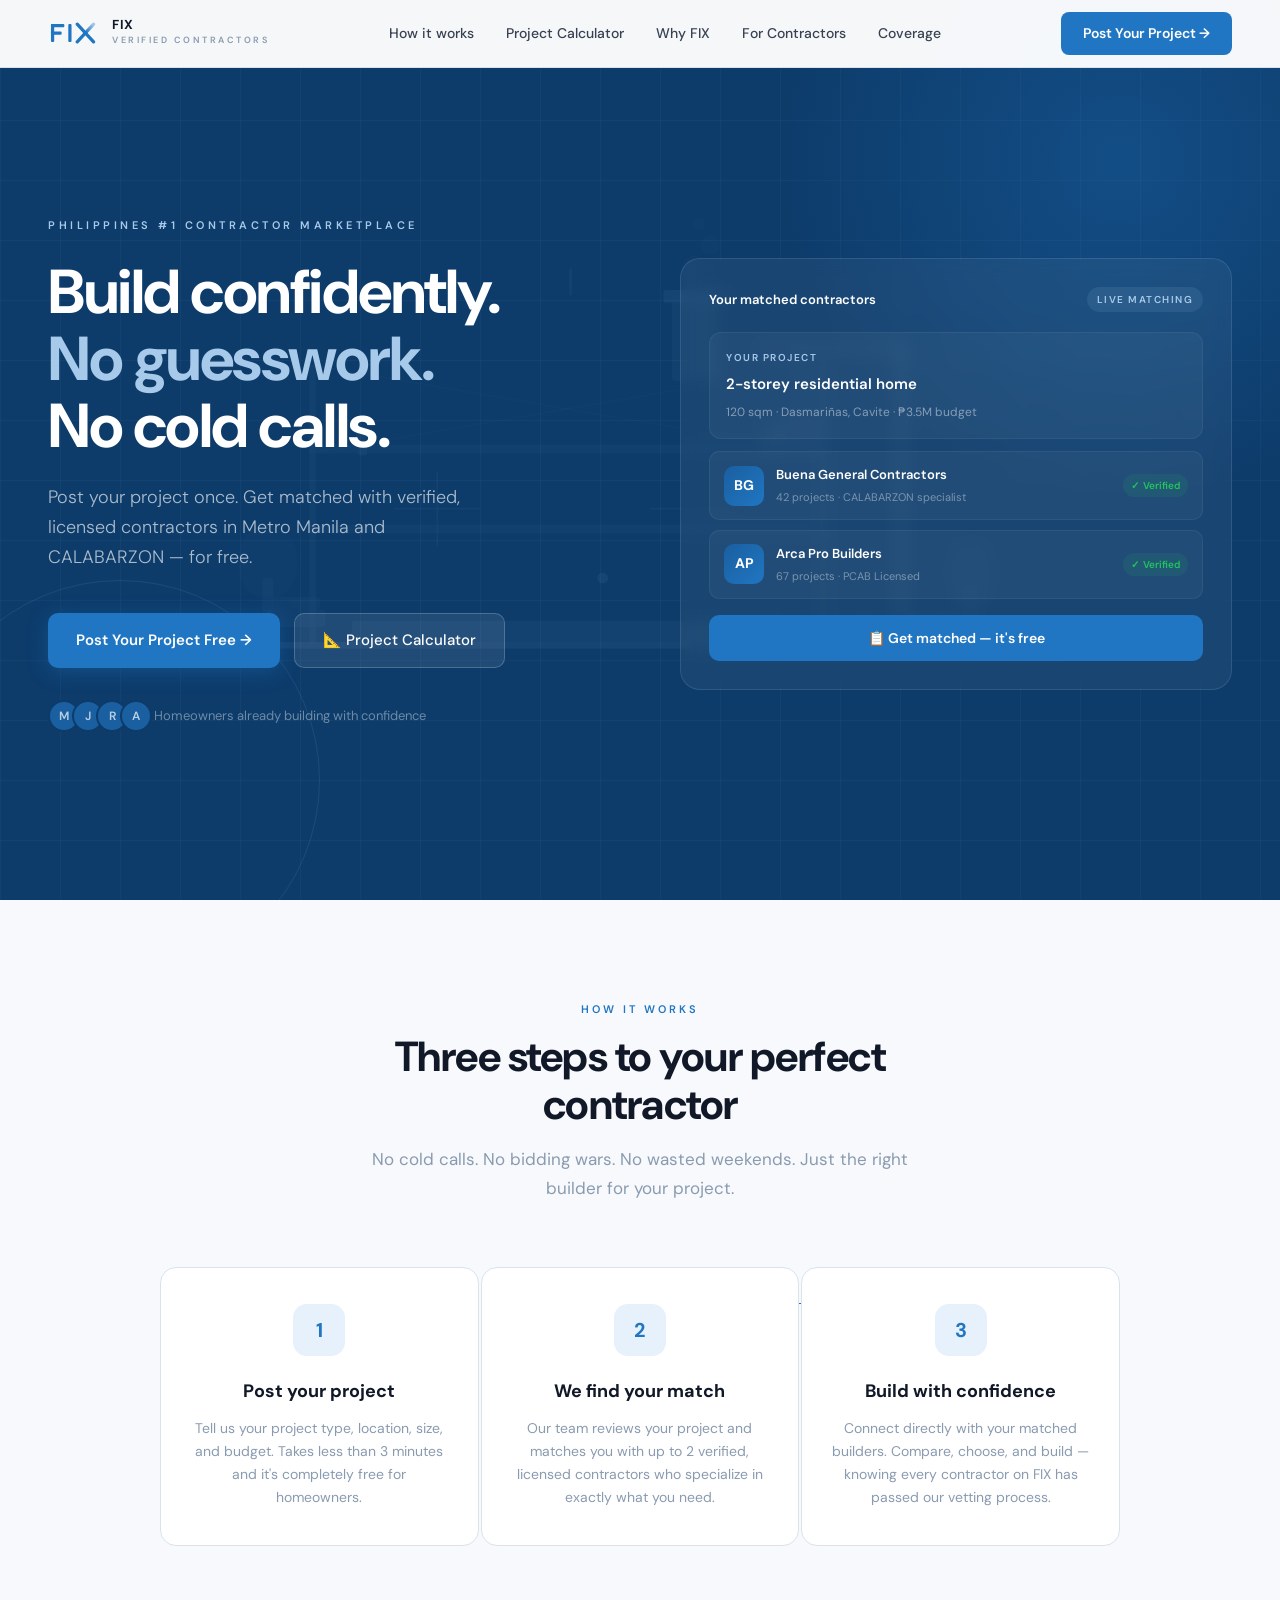
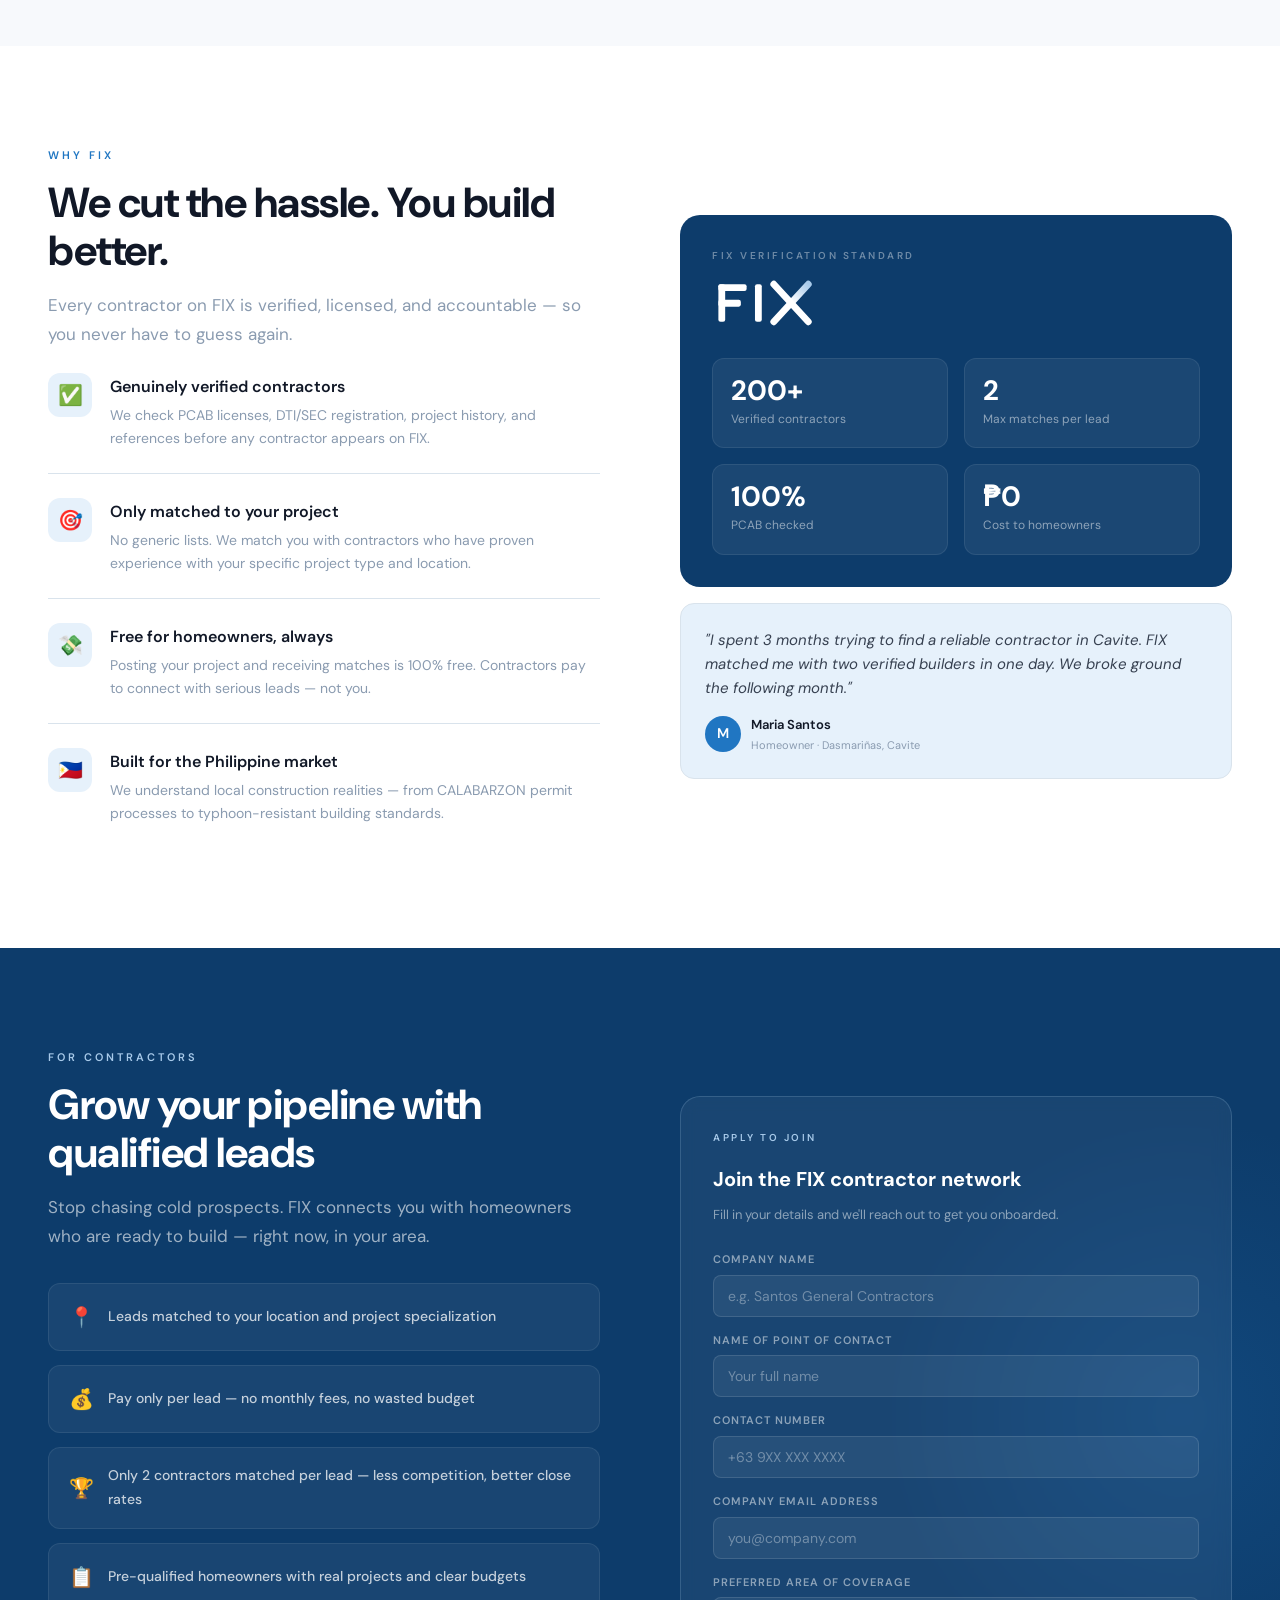
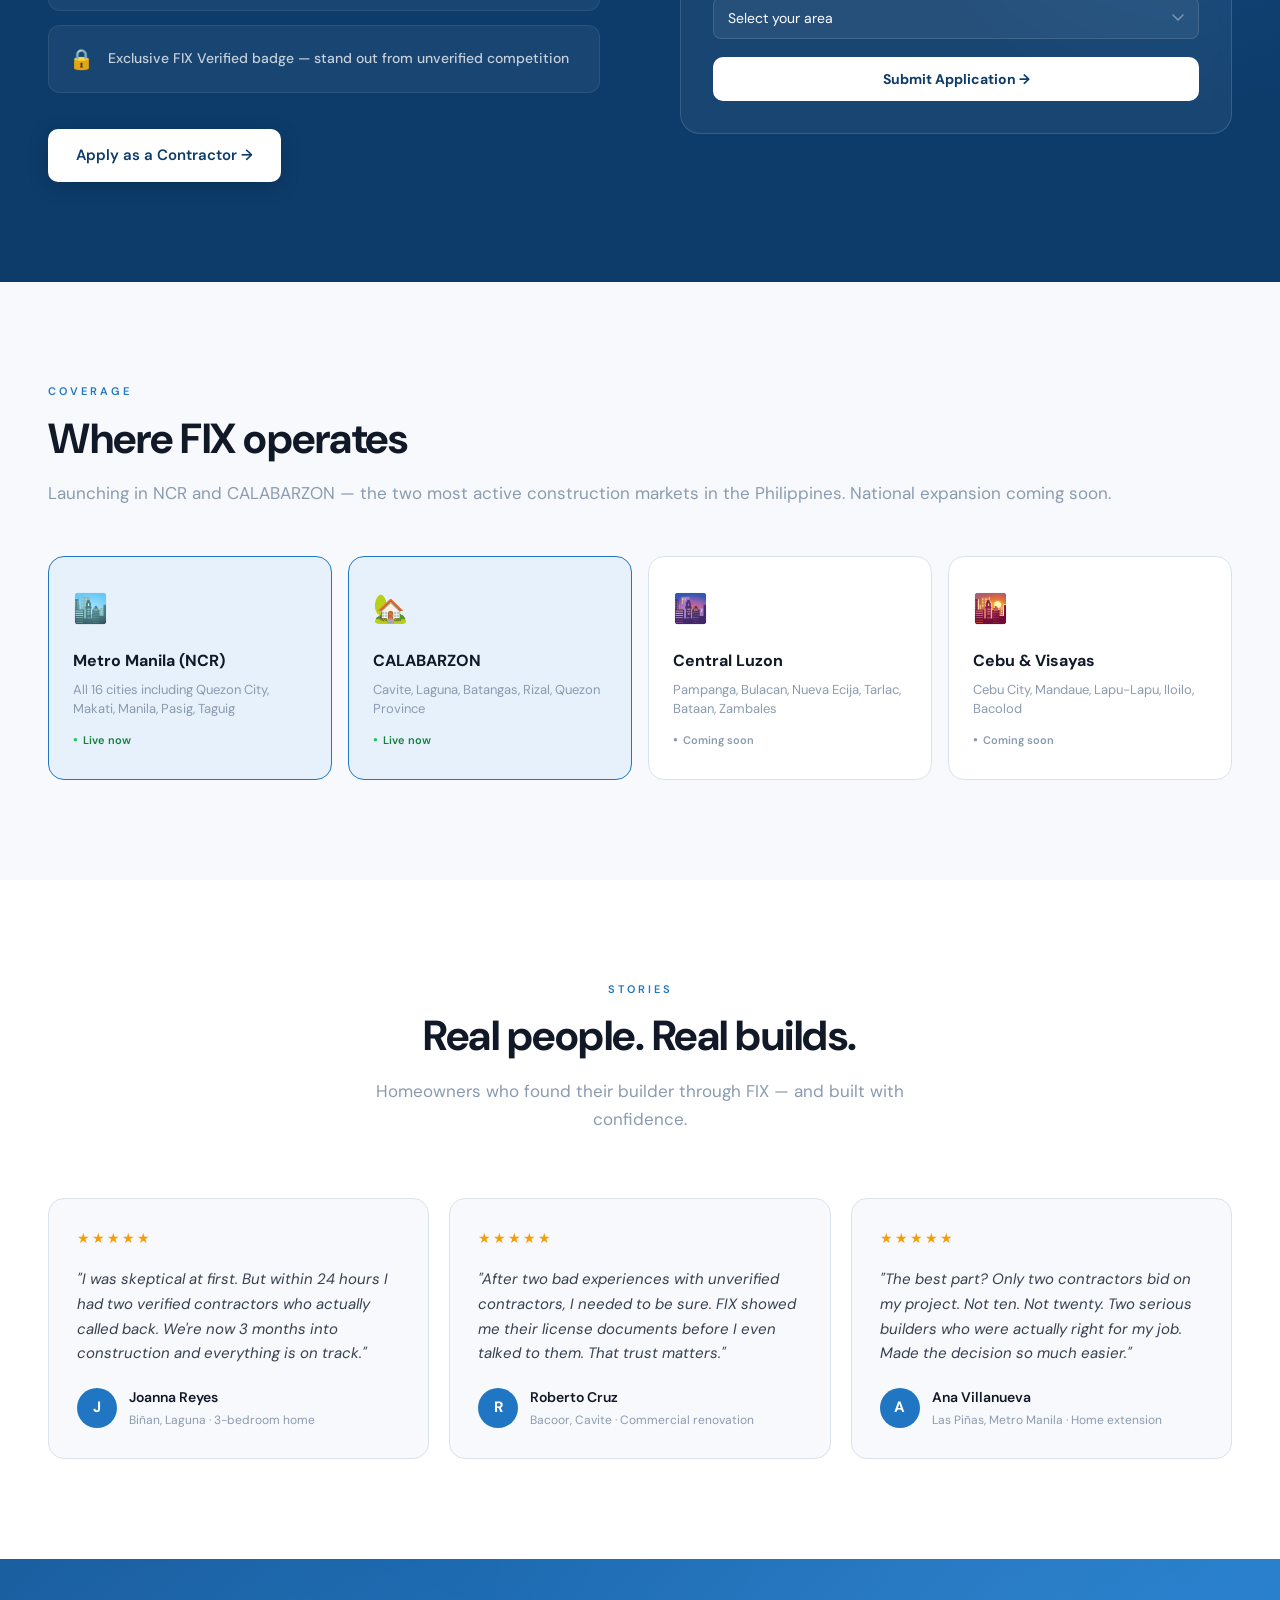
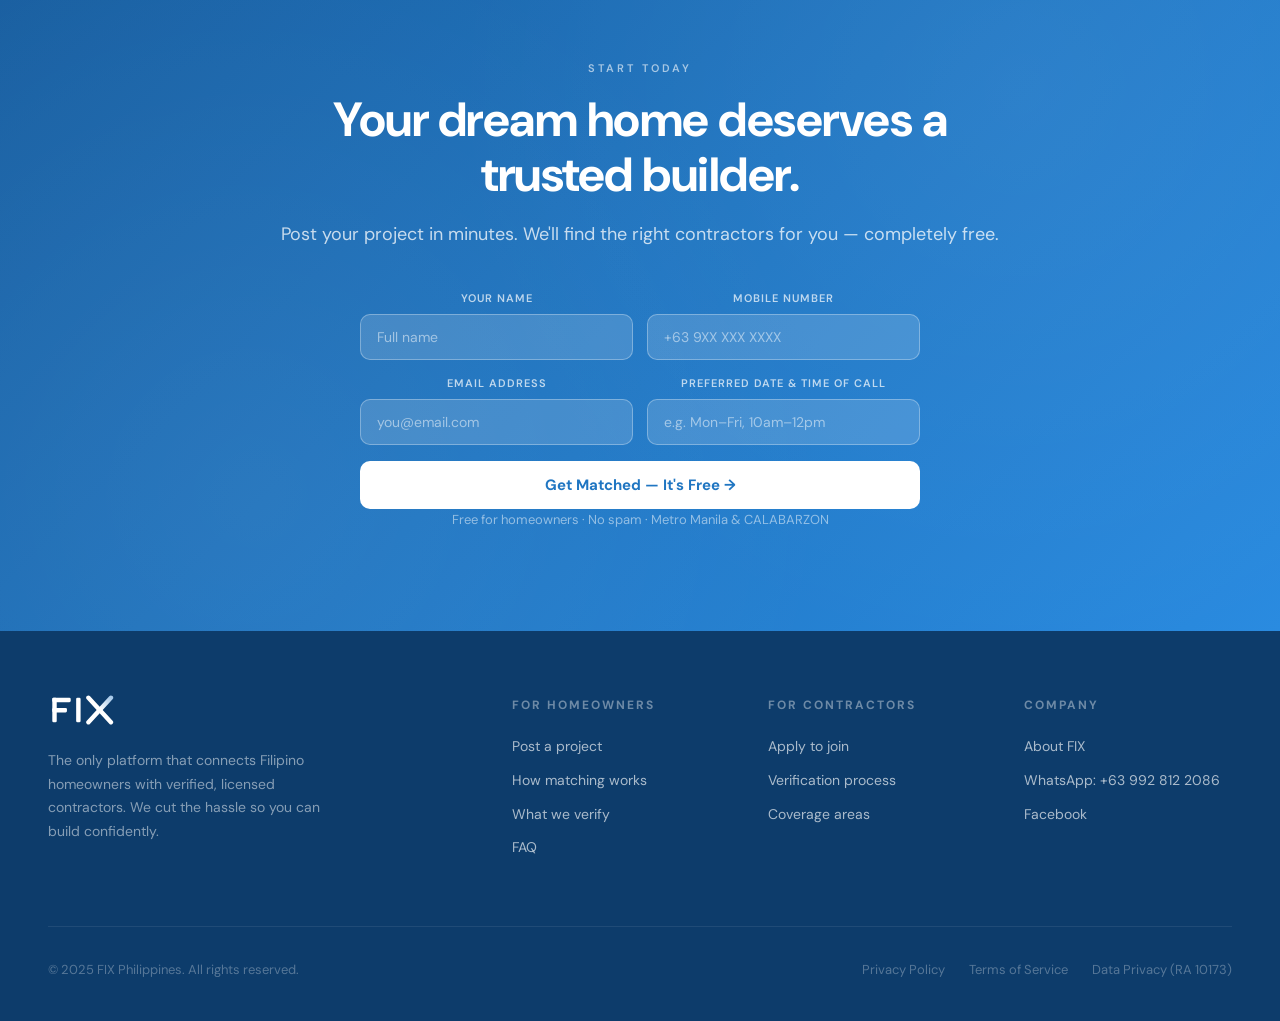
==== index.html @ a8e5ddae "updated tags" ====
<!DOCTYPE html>
<html lang="en">
<head>
<meta charset="UTF-8">
<meta name="viewport" content="width=device-width, initial-scale=1.0">
<title>FIX — Verified Contractors Philippines</title>
<link href="https://fonts.googleapis.com/css2?family=DM+Sans:ital,opsz,wght@0,9..40,300;0,9..40,400;0,9..40,500;0,9..40,600;0,9..40,700;1,9..40,400&display=swap" rel="stylesheet">
<style>
*, *::before, *::after { box-sizing: border-box; margin: 0; padding: 0; }

:root {
  --blue:       #2076C2;
  --blue-dark:  #1A5FA0;
  --blue-navy:  #0D3C6B;
  --blue-sky:   #A8CAEA;
  --blue-pale:  #E6F1FB;
  --white:      #FFFFFF;
  --off:        #F7F9FC;
  --g100:       #F0F4F8;
  --g200:       #D9E3EC;
  --g400:       #8A9BB0;
  --g700:       #374151;
  --g900:       #111827;
  --green:      #22C55E;
  --font:       'DM Sans', sans-serif;
  --r:          12px;
  --nav-h:      68px;
}

html { scroll-behavior: smooth; }
body { font-family: var(--font); background: var(--white); color: var(--g900); font-size: 16px; line-height: 1.7; overflow-x: hidden; }

/* ── UTILITY ── */
.eyebrow { font-size: 11px; font-weight: 600; letter-spacing: 3px; text-transform: uppercase; color: var(--blue); margin-bottom: 14px; display: block; }
.badge-verified { display: inline-flex; align-items: center; gap: 5px; background: #ECFDF5; color: #15803D; font-size: 11px; font-weight: 600; padding: 4px 10px; border-radius: 100px; letter-spacing: 0.5px; }
.badge-verified::before { content: '✓'; font-size: 10px; }

/* ── NAV ── */
nav {
  position: fixed; top: 0; left: 0; right: 0; z-index: 200;
  height: var(--nav-h);
  background: rgba(255,255,255,0.96);
  backdrop-filter: blur(16px);
  border-bottom: 1px solid var(--g200);
  display: flex; align-items: center; justify-content: space-between;
  padding: 0 48px;
  transition: box-shadow 0.3s;
}
nav.scrolled { box-shadow: 0 4px 24px rgba(13,60,107,0.08); }
.nav-logo { display: flex; align-items: center; gap: 12px; text-decoration: none; }
.nav-logo-lockup { display: flex; flex-direction: column; }
.nav-logo-name { font-size: 13px; font-weight: 700; color: var(--g900); letter-spacing: 0.5px; line-height: 1; }
.nav-logo-sub { font-size: 9px; font-weight: 600; letter-spacing: 2.5px; text-transform: uppercase; color: var(--g400); margin-top: 2px; }
.nav-links { display: flex; align-items: center; gap: 32px; }
.nav-links a { font-size: 14px; font-weight: 500; color: var(--g700); text-decoration: none; transition: color 0.2s; }
.nav-links a:hover { color: var(--blue); }
.nav-cta { background: var(--blue); color: white; font-size: 14px; font-weight: 600; padding: 10px 22px; border-radius: 8px; text-decoration: none; transition: background 0.2s, transform 0.15s; white-space: nowrap; }
.nav-cta:hover { background: var(--blue-dark); transform: translateY(-1px); }

/* ── HERO ── */
.hero {
  min-height: 100vh;
  background: var(--blue-navy);
  display: flex; align-items: center;
  padding: calc(var(--nav-h) + 60px) 48px 80px;
  position: relative; overflow: hidden;
}
.hero-bg-circle-1 {
  position: absolute; right: -180px; top: -180px;
  width: 680px; height: 680px; border-radius: 50%;
  background: radial-gradient(circle, rgba(32,118,194,0.3) 0%, transparent 70%);
  pointer-events: none;
}
.hero-bg-circle-2 {
  position: absolute; left: -80px; bottom: -80px;
  width: 400px; height: 400px; border-radius: 50%;
  border: 1px solid rgba(168,202,234,0.1);
  pointer-events: none;
}
.hero-bg-grid {
  position: absolute; inset: 0;
  background-image: linear-gradient(rgba(168,202,234,0.04) 1px, transparent 1px), linear-gradient(90deg, rgba(168,202,234,0.04) 1px, transparent 1px);
  background-size: 60px 60px;
  pointer-events: none;
}
.hero-inner { max-width: 1200px; margin: 0 auto; width: 100%; display: grid; grid-template-columns: 1fr 1fr; gap: 80px; align-items: center; position: relative; z-index: 2; }
.hero-eyebrow { font-size: 11px; font-weight: 600; letter-spacing: 3.5px; text-transform: uppercase; color: var(--blue-sky); margin-bottom: 24px; display: block; }
.hero-h1 { font-size: clamp(40px, 5vw, 62px); font-weight: 700; color: white; line-height: 1.08; letter-spacing: -1.5px; margin-bottom: 24px; }
.hero-h1 em { font-style: normal; color: var(--blue-sky); }
.hero-sub { font-size: 18px; font-weight: 300; color: rgba(255,255,255,0.65); line-height: 1.65; max-width: 440px; margin-bottom: 40px; }
.hero-ctas { display: flex; gap: 14px; flex-wrap: wrap; }
.btn-primary { background: var(--blue); color: white; font-size: 15px; font-weight: 600; padding: 14px 28px; border-radius: 10px; text-decoration: none; display: inline-flex; align-items: center; gap: 8px; transition: background 0.2s, transform 0.15s, box-shadow 0.2s; box-shadow: 0 4px 20px rgba(32,118,194,0.35); }
.btn-primary:hover { background: var(--blue-dark); transform: translateY(-2px); box-shadow: 0 8px 28px rgba(32,118,194,0.45); }
.btn-ghost { background: rgba(255,255,255,0.08); color: white; font-size: 15px; font-weight: 500; padding: 14px 28px; border-radius: 10px; text-decoration: none; border: 1px solid rgba(255,255,255,0.2); transition: background 0.2s; }
.btn-ghost:hover { background: rgba(255,255,255,0.14); }
.hero-trust { display: flex; align-items: center; gap: 10px; margin-top: 32px; }
.hero-trust-text { font-size: 13px; color: rgba(255,255,255,0.4); }
.hero-avatars { display: flex; }
.hero-avatar { width: 32px; height: 32px; border-radius: 50%; background: var(--blue-dark); border: 2px solid var(--blue-navy); margin-right: -8px; display: flex; align-items: center; justify-content: center; font-size: 12px; font-weight: 600; color: rgba(255,255,255,0.7); }

/* Hero card */
.hero-card-wrap { position: relative; }
.hero-card {
  background: rgba(255,255,255,0.05);
  border: 1px solid rgba(168,202,234,0.15);
  border-radius: 20px;
  padding: 28px;
  backdrop-filter: blur(8px);
}
.hero-card-header { display: flex; align-items: center; justify-content: space-between; margin-bottom: 20px; }
.hero-card-title { font-size: 13px; font-weight: 600; color: white; }
.hero-card-tag { font-size: 10px; font-weight: 600; letter-spacing: 1.5px; text-transform: uppercase; color: var(--blue-sky); background: rgba(168,202,234,0.1); padding: 4px 10px; border-radius: 100px; }
.hero-project { background: rgba(255,255,255,0.04); border-radius: 12px; padding: 16px; margin-bottom: 12px; border: 1px solid rgba(255,255,255,0.06); }
.hero-project-label { font-size: 10px; font-weight: 600; letter-spacing: 1.5px; text-transform: uppercase; color: var(--blue-sky); margin-bottom: 6px; }
.hero-project-name { font-size: 15px; font-weight: 600; color: white; margin-bottom: 4px; }
.hero-project-meta { font-size: 12px; color: rgba(255,255,255,0.45); }

.contractors-list { display: flex; flex-direction: column; gap: 10px; }
.contractor-row { display: flex; align-items: center; gap: 12px; background: rgba(255,255,255,0.04); border-radius: 10px; padding: 12px 14px; border: 1px solid rgba(255,255,255,0.06); transition: background 0.2s; }
.contractor-row:hover { background: rgba(255,255,255,0.07); }
.contractor-avatar { width: 40px; height: 40px; border-radius: 10px; background: linear-gradient(135deg, var(--blue-dark), var(--blue)); display: flex; align-items: center; justify-content: center; font-size: 14px; font-weight: 700; color: white; flex-shrink: 0; }
.contractor-info { flex: 1; }
.contractor-name { font-size: 13px; font-weight: 600; color: white; margin-bottom: 2px; }
.contractor-meta { font-size: 11px; color: rgba(255,255,255,0.4); }
.contractor-badge { display: flex; align-items: center; gap: 4px; font-size: 10px; font-weight: 600; color: var(--green); background: rgba(34,197,94,0.1); padding: 3px 8px; border-radius: 100px; white-space: nowrap; }
.contractor-badge::before { content: '✓'; }

.hero-match-btn { width: 100%; background: var(--blue); color: white; border: none; border-radius: 10px; padding: 14px; font-family: var(--font); font-size: 14px; font-weight: 600; cursor: pointer; margin-top: 16px; transition: background 0.2s; display: flex; align-items: center; justify-content: center; gap: 8px; }
.hero-match-btn:hover { background: var(--blue-dark); }



/* ── HOW IT WORKS ── */
.how { padding: 100px 48px; background: var(--off); }
.section-header { text-align: center; max-width: 560px; margin: 0 auto 64px; }
.section-h2 { font-size: clamp(30px, 4vw, 42px); font-weight: 700; color: var(--g900); letter-spacing: -0.5px; line-height: 1.15; margin-bottom: 16px; }
.section-sub { font-size: 17px; color: var(--g400); line-height: 1.7; }
.steps { display: grid; grid-template-columns: repeat(3, 1fr); gap: 2px; max-width: 960px; margin: 0 auto; position: relative; }
.steps::before { content: ''; position: absolute; top: 36px; left: calc(16.7% + 24px); right: calc(16.7% + 24px); height: 1px; background: repeating-linear-gradient(90deg, var(--blue) 0, var(--blue) 8px, transparent 8px, transparent 18px); }
.step { background: white; border-radius: 16px; padding: 36px 28px; border: 1px solid var(--g200); text-align: center; position: relative; transition: transform 0.2s, box-shadow 0.2s; }
.step:hover { transform: translateY(-4px); box-shadow: 0 12px 40px rgba(13,60,107,0.08); }
.step-num { width: 52px; height: 52px; border-radius: 14px; background: var(--blue-pale); color: var(--blue); font-size: 20px; font-weight: 700; display: flex; align-items: center; justify-content: center; margin: 0 auto 20px; position: relative; z-index: 1; }
.step-h3 { font-size: 18px; font-weight: 700; color: var(--g900); margin-bottom: 10px; }
.step-p { font-size: 14px; color: var(--g400); line-height: 1.65; }

/* ── WHY FIX ── */
.why { padding: 100px 48px; background: white; }
.why-inner { max-width: 1200px; margin: 0 auto; display: grid; grid-template-columns: 1fr 1fr; gap: 80px; align-items: center; }
.why-features { display: flex; flex-direction: column; gap: 0; }
.why-feature { display: flex; gap: 18px; padding: 24px 0; border-bottom: 1px solid var(--g200); }
.why-feature:last-child { border-bottom: none; }
.why-icon { width: 44px; height: 44px; border-radius: 12px; background: var(--blue-pale); display: flex; align-items: center; justify-content: center; font-size: 20px; flex-shrink: 0; }
.why-feature-h { font-size: 16px; font-weight: 600; color: var(--g900); margin-bottom: 4px; }
.why-feature-p { font-size: 14px; color: var(--g400); line-height: 1.6; }
.why-visual { position: relative; }
.why-card-main { background: var(--blue-navy); border-radius: 20px; padding: 32px; }
.why-card-main-eyebrow { font-size: 10px; font-weight: 600; letter-spacing: 2.5px; text-transform: uppercase; color: rgba(255,255,255,0.4); margin-bottom: 16px; }
.why-stat-row { display: grid; grid-template-columns: 1fr 1fr; gap: 16px; margin-top: 24px; }
.why-stat { background: rgba(255,255,255,0.06); border-radius: 12px; padding: 18px; border: 1px solid rgba(255,255,255,0.08); }
.why-stat-val { font-size: 28px; font-weight: 700; color: white; line-height: 1; margin-bottom: 4px; }
.why-stat-label { font-size: 12px; color: rgba(255,255,255,0.5); }
.why-quote { background: var(--blue-pale); border-radius: 14px; padding: 24px; margin-top: 16px; border: 1px solid var(--g200); }
.why-quote-text { font-size: 15px; color: var(--g700); line-height: 1.6; font-style: italic; margin-bottom: 14px; }
.why-quote-author { display: flex; align-items: center; gap: 10px; }
.why-quote-avatar { width: 36px; height: 36px; border-radius: 50%; background: var(--blue); display: flex; align-items: center; justify-content: center; font-size: 14px; font-weight: 600; color: white; }
.why-quote-name { font-size: 13px; font-weight: 600; color: var(--g900); }
.why-quote-role { font-size: 11px; color: var(--g400); }

/* ── FOR CONTRACTORS ── */
.contractors { padding: 100px 48px; background: var(--blue-navy); position: relative; overflow: hidden; }
.contractors-bg { position: absolute; right: -200px; top: 50%; transform: translateY(-50%); width: 600px; height: 600px; border-radius: 50%; background: radial-gradient(circle, rgba(32,118,194,0.2) 0%, transparent 70%); pointer-events: none; }
.contractors-inner { max-width: 1200px; margin: 0 auto; display: grid; grid-template-columns: 1fr 1fr; gap: 80px; align-items: center; position: relative; z-index: 1; }
.contractors-eyebrow { color: var(--blue-sky); }
.contractors-h2 { color: white; }
.contractors-sub { color: rgba(255,255,255,0.6); }
.contractors-perks { display: flex; flex-direction: column; gap: 14px; margin-top: 32px; }
.perk { display: flex; align-items: center; gap: 14px; background: rgba(255,255,255,0.05); border-radius: 12px; padding: 16px 20px; border: 1px solid rgba(255,255,255,0.08); transition: background 0.2s; }
.perk:hover { background: rgba(255,255,255,0.08); }
.perk-icon { font-size: 20px; flex-shrink: 0; }
.perk-text { font-size: 14px; color: rgba(255,255,255,0.75); font-weight: 500; }
.contractor-btn-wrap { margin-top: 36px; }
.btn-white { background: white; color: var(--blue-navy); font-size: 15px; font-weight: 600; padding: 14px 28px; border-radius: 10px; text-decoration: none; display: inline-flex; align-items: center; gap: 8px; transition: transform 0.15s, box-shadow 0.2s; box-shadow: 0 4px 20px rgba(0,0,0,0.2); }
.btn-white:hover { transform: translateY(-2px); box-shadow: 0 8px 28px rgba(0,0,0,0.3); }

/* Pricing card */
.pricing-card { background: rgba(255,255,255,0.05); border: 1px solid rgba(168,202,234,0.2); border-radius: 20px; padding: 32px; backdrop-filter: blur(8px); }
.pricing-eyebrow { font-size: 10px; font-weight: 600; letter-spacing: 2.5px; text-transform: uppercase; color: var(--blue-sky); margin-bottom: 16px; }
.pricing-title { font-size: 20px; font-weight: 700; color: white; margin-bottom: 8px; }
.pricing-desc { font-size: 13px; color: rgba(255,255,255,0.5); margin-bottom: 24px; }
.pricing-tiers { display: flex; flex-direction: column; gap: 10px; }
.pricing-tier { display: flex; align-items: center; justify-content: space-between; background: rgba(255,255,255,0.04); border-radius: 10px; padding: 14px 16px; border: 1px solid rgba(255,255,255,0.07); }
.pricing-tier-label { font-size: 13px; font-weight: 500; color: rgba(255,255,255,0.7); }
.pricing-tier-range { font-size: 11px; color: rgba(255,255,255,0.35); margin-top: 2px; }
.pricing-tier-price { font-size: 16px; font-weight: 700; color: white; }
.pricing-tier-unit { font-size: 10px; color: rgba(255,255,255,0.4); margin-top: 1px; text-align: right; }
.pricing-note { font-size: 12px; color: rgba(255,255,255,0.35); margin-top: 16px; text-align: center; }

/* ── REGIONS ── */
.regions { padding: 100px 48px; background: var(--off); }
.regions-inner { max-width: 1200px; margin: 0 auto; }
.regions-grid { display: grid; grid-template-columns: repeat(4, 1fr); gap: 16px; margin-top: 48px; }
.region-card { background: white; border-radius: 16px; padding: 28px 24px; border: 1px solid var(--g200); transition: transform 0.2s, box-shadow 0.2s, border-color 0.2s; cursor: default; }
.region-card:hover { transform: translateY(-4px); box-shadow: 0 12px 40px rgba(13,60,107,0.08); border-color: var(--blue-sky); }
.region-card.active { border-color: var(--blue); background: var(--blue-pale); }
.region-icon { font-size: 28px; margin-bottom: 14px; }
.region-name { font-size: 16px; font-weight: 700; color: var(--g900); margin-bottom: 6px; }
.region-provinces { font-size: 13px; color: var(--g400); line-height: 1.5; }
.region-status { display: inline-flex; align-items: center; gap: 5px; margin-top: 12px; font-size: 11px; font-weight: 600; }
.region-status.live { color: #15803D; }
.region-status.soon { color: var(--g400); }
.region-status.live::before { content: '●'; font-size: 8px; color: var(--green); }
.region-status.soon::before { content: '●'; font-size: 8px; color: var(--g400); }

/* ── TESTIMONIALS ── */
.testimonials { padding: 100px 48px; background: white; }
.testimonials-inner { max-width: 1200px; margin: 0 auto; }
.testimonials-grid { display: grid; grid-template-columns: repeat(3, 1fr); gap: 20px; margin-top: 56px; }
.tcard { background: var(--off); border-radius: 16px; padding: 28px; border: 1px solid var(--g200); }
.tcard-stars { color: #F59E0B; font-size: 14px; margin-bottom: 16px; letter-spacing: 2px; }
.tcard-quote { font-size: 15px; color: var(--g700); line-height: 1.65; margin-bottom: 20px; font-style: italic; }
.tcard-author { display: flex; align-items: center; gap: 12px; }
.tcard-avatar { width: 40px; height: 40px; border-radius: 50%; background: var(--blue); display: flex; align-items: center; justify-content: center; font-size: 15px; font-weight: 700; color: white; flex-shrink: 0; }
.tcard-name { font-size: 14px; font-weight: 600; color: var(--g900); }
.tcard-loc { font-size: 12px; color: var(--g400); }

/* ── CTA SECTION ── */
.cta-section { padding: 100px 48px; background: var(--blue); position: relative; overflow: hidden; }
.cta-bg { position: absolute; inset: 0; background: linear-gradient(135deg, var(--blue-dark) 0%, var(--blue) 50%, #2A8BE0 100%); }
.cta-pattern { position: absolute; inset: 0; background-image: radial-gradient(circle at 20% 80%, rgba(255,255,255,0.05) 0%, transparent 50%), radial-gradient(circle at 80% 20%, rgba(255,255,255,0.05) 0%, transparent 50%); }
.cta-inner { max-width: 720px; margin: 0 auto; text-align: center; position: relative; z-index: 1; }
.cta-h2 { font-size: clamp(30px, 4vw, 48px); font-weight: 700; color: white; letter-spacing: -0.5px; line-height: 1.15; margin-bottom: 18px; }
.cta-sub { font-size: 18px; color: rgba(255,255,255,0.75); margin-bottom: 40px; line-height: 1.6; }
.cta-form { display: flex; gap: 10px; max-width: 480px; margin: 0 auto 16px; }
.cta-input { flex: 1; background: rgba(255,255,255,0.15); border: 1px solid rgba(255,255,255,0.3); border-radius: 10px; padding: 14px 18px; font-family: var(--font); font-size: 15px; color: white; outline: none; transition: border-color 0.2s, background 0.2s; }
.cta-input::placeholder { color: rgba(255,255,255,0.5); }
.cta-input:focus { border-color: white; background: rgba(255,255,255,0.2); }
.cta-btn { background: white; color: var(--blue); font-family: var(--font); font-size: 15px; font-weight: 600; padding: 14px 24px; border-radius: 10px; border: none; cursor: pointer; white-space: nowrap; transition: transform 0.15s, box-shadow 0.2s; }
.cta-btn:hover { transform: translateY(-1px); box-shadow: 0 4px 16px rgba(0,0,0,0.2); }
.cta-note { font-size: 13px; color: rgba(255,255,255,0.5); }

/* ── FOOTER ── */
footer { background: var(--blue-navy); color: white; padding: 64px 48px 40px; }
.footer-inner { max-width: 1200px; margin: 0 auto; }
.footer-grid { display: grid; grid-template-columns: 2fr 1fr 1fr 1fr; gap: 48px; margin-bottom: 56px; }
.footer-brand p { font-size: 14px; color: rgba(255,255,255,0.5); line-height: 1.7; margin-top: 16px; max-width: 280px; }
.footer-col-title { font-size: 12px; font-weight: 700; letter-spacing: 2px; text-transform: uppercase; color: rgba(255,255,255,0.4); margin-bottom: 20px; }
.footer-col a { display: block; font-size: 14px; color: rgba(255,255,255,0.65); text-decoration: none; margin-bottom: 10px; transition: color 0.2s; }
.footer-col a:hover { color: white; }
.footer-bottom { border-top: 1px solid rgba(255,255,255,0.08); padding-top: 32px; display: flex; align-items: center; justify-content: space-between; }
.footer-copy { font-size: 13px; color: rgba(255,255,255,0.3); }
.footer-links { display: flex; gap: 24px; }
.footer-links a { font-size: 13px; color: rgba(255,255,255,0.3); text-decoration: none; transition: color 0.2s; }
.footer-links a:hover { color: rgba(255,255,255,0.6); }

/* ── HERO HOUSE BACKGROUND ── */
.hero-house-bg {
  position: absolute;
  inset: 0;
  display: flex;
  align-items: flex-end;
  justify-content: center;
  pointer-events: none;
  z-index: 0;
  overflow: hidden;
}
.house-svg {
  width: 100%;
  max-width: 960px;
  height: 100%;
  opacity: 0.07;
}

/* Element colors */
.h-ground        { fill: rgba(168,202,234,0.8); }
.h-foundation    { fill: rgba(168,202,234,0.6); }
.h-wall          { fill: none; stroke: rgba(168,202,234,0.9); stroke-width: 2.5; }
.h-roof          { fill: none; stroke: rgba(168,202,234,1); stroke-width: 3; stroke-linejoin: round; }
.h-ridge         { stroke: rgba(168,202,234,0.7); stroke-width: 2; }
.h-chimney       { fill: rgba(168,202,234,0.5); }
.h-chimney-cap   { fill: rgba(168,202,234,0.8); }
.h-door          { fill: rgba(168,202,234,0.3); stroke: rgba(168,202,234,0.9); stroke-width: 2; }
.h-doorknob      { fill: rgba(168,202,234,0.9); }
.h-window        { fill: rgba(168,202,234,0.15); stroke: rgba(168,202,234,0.9); stroke-width: 2; }
.h-window-cross  { stroke: rgba(168,202,234,0.6); stroke-width: 1.5; }
.h-scaffold      { fill: rgba(168,202,234,0.5); }
.h-plank         { fill: rgba(168,202,234,0.4); }
.h-brace         { stroke: rgba(168,202,234,0.25); stroke-width: 1.5; }
.h-crane-mast    { fill: rgba(168,202,234,0.6); }
.h-crane-arm     { fill: rgba(168,202,234,0.6); }
.h-crane-cable   { stroke: rgba(168,202,234,0.5); stroke-width: 2; }
.h-hook          { fill: none; stroke: rgba(168,202,234,0.5); stroke-width: 2; }
.h-load          { fill: rgba(168,202,234,0.4); stroke: rgba(168,202,234,0.7); stroke-width: 1.5; }
.h-worker        { fill: rgba(168,202,234,0.7); }
.h-tree-trunk    { fill: rgba(168,202,234,0.4); }
.h-tree-top      { fill: rgba(168,202,234,0.25); }
.h-material      { fill: rgba(168,202,234,0.4); }
.h-sand          { fill: rgba(168,202,234,0.3); }
.h-smoke         { fill: rgba(168,202,234,0.2); }

/* ── CONTINUOUS DRAWING ANIMATIONS ── */

/* Master draw-erase-redraw loop */
@keyframes drawLoop {
  0%   { stroke-dashoffset: var(--len); opacity: 0; }
  5%   { opacity: 1; }
  45%  { stroke-dashoffset: 0; opacity: 1; }
  55%  { stroke-dashoffset: 0; opacity: 1; }
  80%  { stroke-dashoffset: calc(var(--len) * -1); opacity: 0.4; }
  95%  { stroke-dashoffset: calc(var(--len) * -1); opacity: 0; }
  100% { stroke-dashoffset: var(--len); opacity: 0; }
}

/* Fill elements pulse in with the draw */
@keyframes fillPulse {
  0%, 20%  { opacity: 0; }
  50%, 60% { opacity: 1; }
  85%      { opacity: 0; }
  100%     { opacity: 0; }
}

/* Smoke keeps drifting */
@keyframes smokeDrift {
  0%   { transform: translateY(0) scale(1);      opacity: 0.6; }
  100% { transform: translateY(-36px) scale(1.5); opacity: 0; }
}

/* Crane load bobs */
@keyframes craneLoad {
  0%, 100% { transform: translateY(0); }
  50%       { transform: translateY(-22px); }
}

/* Worker bob */
@keyframes workerBob {
  0%, 100% { transform: translateY(0); }
  50%       { transform: translateY(-3px); }
}

/* Total cycle = 18s. Each element draws in sequentially then loops */
/* Ground + foundation */
.h-ground, .h-foundation {
  animation: fillPulse 18s ease-in-out infinite;
}
.h-foundation { animation-delay: 0.4s; }

/* Walls — longest path ~1800 */
.h-wall {
  --len: 1800px;
  stroke-dasharray: 1800;
  stroke-dashoffset: 1800;
  animation: drawLoop 18s ease-in-out infinite 0.8s;
}

/* Door */
.h-door {
  --len: 380px;
  stroke-dasharray: 380;
  stroke-dashoffset: 380;
  animation: drawLoop 18s ease-in-out infinite 2.5s;
  fill: transparent;
}
.h-doorknob { animation: fillPulse 18s ease-in-out infinite 3s; }

/* Windows */
.h-window {
  --len: 300px;
  stroke-dasharray: 300;
  stroke-dashoffset: 300;
  fill: transparent;
}
.h-window:nth-of-type(1) { animation: drawLoop 18s ease-in-out infinite 3.2s; }
.h-window:nth-of-type(2) { animation: drawLoop 18s ease-in-out infinite 3.8s; }
.h-window-cross { animation: fillPulse 18s ease-in-out infinite 3.5s; }

/* Chimney */
.h-chimney     { animation: fillPulse 18s ease-in-out infinite 4.2s; }
.h-chimney-cap { animation: fillPulse 18s ease-in-out infinite 4.4s; }

/* Roof — ~1100 */
.h-roof {
  --len: 1100px;
  stroke-dasharray: 1100;
  stroke-dashoffset: 1100;
  animation: drawLoop 18s ease-in-out infinite 4.8s;
}
.h-ridge { animation: fillPulse 18s ease-in-out infinite 5.8s; }

/* Scaffolding */
.h-scaffold    { animation: fillPulse 18s ease-in-out infinite 6.2s; }
.h-plank       { animation: fillPulse 18s ease-in-out infinite 6.6s; }
.h-brace       { animation: fillPulse 18s ease-in-out infinite 6.8s; }

/* Crane */
.h-crane-mast  { animation: fillPulse 18s ease-in-out infinite 7.2s; }
.h-crane-arm   { animation: fillPulse 18s ease-in-out infinite 7.4s; }
.h-crane-cable { animation: fillPulse 18s ease-in-out infinite 7.6s; }
.h-load        { animation: craneLoad 4s ease-in-out infinite 7.8s; }

/* Trees + materials */
.h-tree-trunk  { animation: fillPulse 18s ease-in-out infinite 8s; }
.h-tree-top    { animation: fillPulse 18s ease-in-out infinite 8.3s; }
.h-material    { animation: fillPulse 18s ease-in-out infinite 8.6s; }
.h-sand        { animation: fillPulse 18s ease-in-out infinite 8.8s; }

/* Workers */
.h-worker      { animation: workerBob 2.5s ease-in-out infinite; }

/* Smoke always drifts */
.h-smoke-1 { animation: smokeDrift 3.2s ease-in-out infinite 0s; }
.h-smoke-2 { animation: smokeDrift 3.2s ease-in-out infinite 0.9s; }
.h-smoke-3 { animation: smokeDrift 3.2s ease-in-out infinite 1.8s; }

/* ── ANIMATIONS ── */
@keyframes fadeInUp {
  from { opacity: 0; transform: translateY(28px); }
  to   { opacity: 1; transform: translateY(0); }
}
@keyframes floatA {
  0%, 100% { transform: translateY(0px); }
  50%       { transform: translateY(-8px); }
}
@keyframes floatB {
  0%, 100% { transform: translateY(0px); }
  50%       { transform: translateY(6px); }
}
.hero-left > * { animation: fadeInUp 0.7s ease both; }
.hero-left > *:nth-child(1) { animation-delay: 0.1s; }
.hero-left > *:nth-child(2) { animation-delay: 0.25s; }
.hero-left > *:nth-child(3) { animation-delay: 0.4s; }
.hero-left > *:nth-child(4) { animation-delay: 0.55s; }
.hero-left > *:nth-child(5) { animation-delay: 0.65s; }
.hero-card-wrap { animation: fadeInUp 0.7s ease 0.35s both; }



/* Scroll reveal */
.reveal { opacity: 0; transform: translateY(24px); transition: opacity 0.6s ease, transform 0.6s ease; }
.reveal.visible { opacity: 1; transform: translateY(0); }

/* ── FORMS (shared) ── */
.form-group { display: flex; flex-direction: column; gap: 6px; }
.form-label { font-size: 11px; font-weight: 600; letter-spacing: 1px; text-transform: uppercase; color: rgba(255,255,255,0.5); }
.form-label-light { color: rgba(255,255,255,0.7); }
.form-input { background: rgba(255,255,255,0.08); border: 1px solid rgba(255,255,255,0.15); border-radius: 8px; padding: 11px 14px; font-family: var(--font); font-size: 14px; color: white; outline: none; transition: border-color 0.2s, background 0.2s; width: 100%; }
.form-input::placeholder { color: rgba(255,255,255,0.35); }
.form-input:focus { border-color: rgba(255,255,255,0.5); background: rgba(255,255,255,0.12); }
.form-input-dark { background: rgba(255,255,255,0.06); border-color: rgba(255,255,255,0.12); }
.form-select { appearance: none; -webkit-appearance: none; background-image: url("data:image/svg+xml,%3Csvg xmlns='http://www.w3.org/2000/svg' width='12' height='8' viewBox='0 0 12 8'%3E%3Cpath d='M1 1l5 5 5-5' stroke='rgba(255,255,255,0.4)' stroke-width='1.5' fill='none' stroke-linecap='round'/%3E%3C/svg%3E"); background-repeat: no-repeat; background-position: right 14px center; padding-right: 36px; cursor: pointer; }
.form-select option { background: var(--blue-navy); color: white; }
.contractor-form { display: flex; flex-direction: column; gap: 14px; margin-top: 4px; }
.form-submit-btn { width: 100%; background: white; color: var(--blue-navy); font-family: var(--font); font-size: 14px; font-weight: 700; padding: 13px; border-radius: 10px; border: none; cursor: pointer; margin-top: 4px; transition: transform 0.15s, box-shadow 0.2s; }
.form-submit-btn:hover { transform: translateY(-1px); box-shadow: 0 4px 20px rgba(0,0,0,0.25); }

/* Homeowner form */
.homeowner-form { width: 100%; max-width: 560px; margin: 0 auto; }
.homeowner-form-grid { display: grid; grid-template-columns: 1fr 1fr; gap: 14px; margin-bottom: 16px; }
.cta-input { background: rgba(255,255,255,0.15); border: 1px solid rgba(255,255,255,0.3); border-radius: 10px; padding: 13px 16px; font-family: var(--font); font-size: 14px; color: white; outline: none; transition: border-color 0.2s, background 0.2s; width: 100%; }
.cta-input::placeholder { color: rgba(255,255,255,0.5); }
.cta-input:focus { border-color: white; background: rgba(255,255,255,0.2); }
.cta-btn { width: 100%; background: white; color: var(--blue); font-family: var(--font); font-size: 15px; font-weight: 700; padding: 14px 24px; border-radius: 10px; border: none; cursor: pointer; transition: transform 0.15s, box-shadow 0.2s; }
.cta-btn:hover { transform: translateY(-1px); box-shadow: 0 4px 16px rgba(0,0,0,0.2); }

/* ── MODAL ── */
.modal-overlay { position: fixed; inset: 0; background: rgba(13,60,107,0.7); backdrop-filter: blur(6px); z-index: 500; display: flex; align-items: center; justify-content: center; padding: 24px; opacity: 0; pointer-events: none; transition: opacity 0.3s; }
.modal-overlay.open { opacity: 1; pointer-events: all; }
.modal { background: white; border-radius: 20px; padding: 48px 40px; max-width: 440px; width: 100%; text-align: center; transform: translateY(20px); transition: transform 0.3s; box-shadow: 0 24px 80px rgba(13,60,107,0.25); }
.modal-overlay.open .modal { transform: translateY(0); }
.modal-icon { width: 64px; height: 64px; border-radius: 50%; background: #ECFDF5; display: flex; align-items: center; justify-content: center; font-size: 28px; margin: 0 auto 20px; }
.modal-title { font-size: 22px; font-weight: 700; color: var(--g900); letter-spacing: -0.3px; margin-bottom: 10px; }
.modal-body { font-size: 15px; color: var(--g400); line-height: 1.65; margin-bottom: 28px; }
.modal-close { background: var(--blue); color: white; font-family: var(--font); font-size: 14px; font-weight: 600; padding: 13px 32px; border-radius: 10px; border: none; cursor: pointer; transition: background 0.2s; }
.modal-close:hover { background: var(--blue-dark); }

/* ── RESPONSIVE ── */
@media (max-width: 900px) {
  nav { padding: 0 24px; }
  .nav-links { display: none; }
  .hero { padding: calc(var(--nav-h) + 40px) 24px 60px; }
  .hero-inner { grid-template-columns: 1fr; gap: 48px; }
  .hero-card-wrap { display: none; }
  .how, .why, .contractors, .regions, .testimonials, .cta-section { padding: 72px 24px; }
  .steps { grid-template-columns: 1fr; }
  .steps::before { display: none; }
  .why-inner, .contractors-inner { grid-template-columns: 1fr; gap: 48px; }
  .why-visual { display: none; }
  .regions-grid { grid-template-columns: repeat(2, 1fr); }
  .testimonials-grid { grid-template-columns: 1fr; }
  .homeowner-form-grid { grid-template-columns: 1fr; }
  .footer-grid { grid-template-columns: 1fr 1fr; }
  .cta-form { flex-direction: column; }
  footer { padding: 48px 24px 32px; }
}
</style>
</head>
<body>

<!-- ══ NETLIFY FORM DETECTION (hidden) ══ -->
<div style="display:none">
  <form name="homeowner-leads" data-netlify="true" netlify-honeypot="bot-field">
    <input type="hidden" name="form-name" value="homeowner-leads">
    <input name="bot-field">
    <input name="name">
    <input name="mobile">
    <input name="email">
    <input name="preferred-schedule">
  </form>
  <form name="contractor-applications" data-netlify="true" netlify-honeypot="bot-field">
    <input type="hidden" name="form-name" value="contractor-applications">
    <input name="bot-field">
    <input name="company-name">
    <input name="point-of-contact">
    <input name="contact-number">
    <input name="company-email">
    <input name="area-of-coverage">
  </form>
</div>

<!-- ══════════ NAV ══════════ -->
<nav id="main-nav">
  <a href="#" class="nav-logo">
    <svg width="52" height="22" viewBox="0 0 210 88" fill="none" xmlns="http://www.w3.org/2000/svg">
      <defs>
        <linearGradient id="nav-x-back" x1="118" y1="80" x2="184" y2="8" gradientUnits="userSpaceOnUse">
          <stop offset="0%" stop-color="#2076C2"/>
          <stop offset="52%" stop-color="#2076C2"/>
          <stop offset="100%" stop-color="#A8CAEA"/>
        </linearGradient>
      </defs>
      <rect x="12" y="8" width="13" height="72" rx="4" fill="#2076C2"/>
      <rect x="12" y="8" width="54" height="13" rx="4" fill="#2076C2"/>
      <rect x="12" y="38" width="43" height="13" rx="4" fill="#2076C2"/>
      <rect x="82" y="8" width="13" height="72" rx="4" fill="#2076C2"/>
      <path d="M118 80L184 8" stroke="url(#nav-x-back)" stroke-width="13" stroke-linecap="round"/>
      <path d="M118 8L184 80" stroke="#2076C2" stroke-width="13" stroke-linecap="round"/>
    </svg>
    <div class="nav-logo-lockup">
      <span class="nav-logo-name">FIX</span>
      <span class="nav-logo-sub">Verified Contractors</span>
    </div>
  </a>
  <div class="nav-links">
    <a href="#how">How it works</a>
    <a href="/calculator">Project Calculator</a>
    <a href="#why">Why FIX</a>
    <a href="#contractors">For Contractors</a>
    <a href="#regions">Coverage</a>
  </div>
  <a href="#get-matched" class="nav-cta">Post Your Project →</a>
</nav>

<!-- ══════════ HERO ══════════ -->
<section class="hero">
  <div class="hero-bg-circle-1"></div>
  <div class="hero-bg-circle-2"></div>
  <div class="hero-bg-grid"></div>

  <!-- Animated house background -->
  <div class="hero-house-bg" aria-hidden="true">
    <svg class="house-svg" viewBox="0 0 900 600" xmlns="http://www.w3.org/2000/svg" preserveAspectRatio="xMidYMid meet">
      <!-- Ground -->
      <rect class="h-ground" x="50" y="480" width="800" height="6" rx="3"/>

      <!-- ── MAIN HOUSE STRUCTURE ── -->
      <!-- Foundation -->
      <rect class="h-foundation" x="180" y="460" width="400" height="24" rx="3"/>

      <!-- Walls -->
      <rect class="h-wall" x="195" y="280" width="370" height="182"/>

      <!-- Front door -->
      <rect class="h-door" x="335" y="370" width="90" height="92" rx="4"/>
      <circle class="h-doorknob" cx="415" cy="420" r="5"/>

      <!-- Windows left -->
      <rect class="h-window" x="220" y="320" width="80" height="70" rx="4"/>
      <line class="h-window-cross" x1="260" y1="320" x2="260" y2="390"/>
      <line class="h-window-cross" x1="220" y1="355" x2="300" y2="355"/>

      <!-- Windows right -->
      <rect class="h-window" x="460" y="320" width="80" height="70" rx="4"/>
      <line class="h-window-cross" x1="500" y1="320" x2="500" y2="390"/>
      <line class="h-window-cross" x1="460" y1="355" x2="540" y2="355"/>

      <!-- Roof -->
      <polygon class="h-roof" points="155,285 385,130 615,285"/>
      <!-- Roof ridge cap -->
      <line class="h-ridge" x1="385" y1="130" x2="385" y2="155"/>

      <!-- Chimney -->
      <rect class="h-chimney" x="480" y="155" width="42" height="80" rx="3"/>
      <!-- Chimney top -->
      <rect class="h-chimney-cap" x="472" y="150" width="58" height="12" rx="3"/>

      <!-- Smoke puffs -->
      <circle class="h-smoke h-smoke-1" cx="501" cy="130" r="12"/>
      <circle class="h-smoke h-smoke-2" cx="516" cy="108" r="9"/>
      <circle class="h-smoke h-smoke-3" cx="505" cy="88" r="6"/>

      <!-- ── SCAFFOLDING (construction feel) ── -->
      <!-- Left scaffold pole -->
      <rect class="h-scaffold" x="140" y="220" width="6" height="264" rx="2"/>
      <!-- Right scaffold pole -->
      <rect class="h-scaffold" x="618" y="220" width="6" height="264" rx="2"/>
      <!-- Scaffold planks -->
      <rect class="h-plank h-plank-1" x="140" y="295" width="484" height="8" rx="2"/>
      <rect class="h-plank h-plank-2" x="140" y="370" width="484" height="8" rx="2"/>
      <!-- Scaffold cross braces -->
      <line class="h-brace" x1="140" y1="220" x2="624" y2="303"/>
      <line class="h-brace" x1="624" y1="220" x2="140" y2="303"/>

      <!-- ── CRANE (right side) ── -->
      <!-- Crane mast -->
      <rect class="h-crane-mast" x="690" y="200" width="10" height="286" rx="3"/>
      <!-- Crane arm -->
      <rect class="h-crane-arm" x="560" y="200" width="140" height="8" rx="3"/>
      <!-- Crane cable -->
      <line class="h-crane-cable" x1="600" y1="208" x2="600" y2="290"/>
      <!-- Crane hook load (animated) -->
      <rect class="h-load" x="578" y="270" width="44" height="28" rx="4"/>
      <!-- Hook -->
      <path class="h-hook" d="M600 208 Q600 260 600 290"/>

      <!-- ── WORKERS (tiny silhouettes) ── -->
      <!-- Worker on scaffold left -->
      <circle class="h-worker" cx="190" cy="285" r="6"/>
      <rect class="h-worker" x="186" y="291" width="8" height="14" rx="2"/>
      <!-- Worker on scaffold right -->
      <circle class="h-worker" cx="570" cy="285" r="6"/>
      <rect class="h-worker" x="566" y="291" width="8" height="14" rx="2"/>
      <!-- Worker on ground -->
      <circle class="h-worker" cx="660" cy="464" r="6"/>
      <rect class="h-worker" x="656" y="470" width="8" height="14" rx="2"/>

      <!-- ── TREES / LANDSCAPING ── -->
      <!-- Tree left -->
      <rect class="h-tree-trunk" x="96" y="420" width="10" height="60" rx="3"/>
      <ellipse class="h-tree-top" cx="101" cy="405" rx="28" ry="35"/>
      <!-- Tree right -->
      <rect class="h-tree-trunk" x="756" y="430" width="10" height="50" rx="3"/>
      <ellipse class="h-tree-top" cx="761" cy="415" rx="22" ry="28"/>

      <!-- ── MATERIAL PILES ── -->
      <!-- Bricks pile -->
      <rect class="h-material" x="100" y="450" width="55" height="16" rx="3"/>
      <rect class="h-material" x="105" y="438" width="45" height="12" rx="3"/>
      <!-- Sand pile -->
      <ellipse class="h-sand" cx="720" cy="472" rx="40" ry="14"/>
    </svg>
  </div>
  <div class="hero-inner">
    <div class="hero-left">
      <span class="hero-eyebrow">Philippines #1 Contractor Marketplace</span>
      <h1 class="hero-h1">Build confidently.<br><em>No guesswork.</em><br>No cold calls.</h1>
      <p class="hero-sub">Post your project once. Get matched with verified, licensed contractors in Metro Manila and CALABARZON — for free.</p>
      <div class="hero-ctas">
        <a href="#get-matched" class="btn-primary">Post Your Project Free →</a>
        <a href="/calculator" class="btn-ghost">📐 Project Calculator</a>
      </div>
      <div class="hero-trust">
        <div class="hero-avatars">
          <div class="hero-avatar">M</div>
          <div class="hero-avatar">J</div>
          <div class="hero-avatar">R</div>
          <div class="hero-avatar">A</div>
        </div>
        <span class="hero-trust-text">Homeowners already building with confidence</span>
      </div>
    </div>

    <div class="hero-card-wrap">
      <div class="hero-card">
        <div class="hero-card-header">
          <span class="hero-card-title">Your matched contractors</span>
          <span class="hero-card-tag">Live matching</span>
        </div>
        <div class="hero-project">
          <div class="hero-project-label">Your project</div>
          <div class="hero-project-name">2-storey residential home</div>
          <div class="hero-project-meta">120 sqm · Dasmariñas, Cavite · ₱3.5M budget</div>
        </div>
        <div class="contractors-list">
          <div class="contractor-row">
            <div class="contractor-avatar">BG</div>
            <div class="contractor-info">
              <div class="contractor-name">Buena General Contractors</div>
              <div class="contractor-meta">42 projects · CALABARZON specialist</div>
            </div>
            <div class="contractor-badge">Verified</div>
          </div>
          <div class="contractor-row">
            <div class="contractor-avatar">AP</div>
            <div class="contractor-info">
              <div class="contractor-name">Arca Pro Builders</div>
              <div class="contractor-meta">67 projects · PCAB Licensed</div>
            </div>
            <div class="contractor-badge">Verified</div>
          </div>
        </div>
        <button class="hero-match-btn">📋 Get matched — it's free</button>
      </div>

    </div>
  </div>
</section>

<!-- ══════════ HOW IT WORKS ══════════ -->
<section class="how" id="how">
  <div class="section-header reveal">
    <span class="eyebrow">How it works</span>
    <h2 class="section-h2">Three steps to your perfect contractor</h2>
    <p class="section-sub">No cold calls. No bidding wars. No wasted weekends. Just the right builder for your project.</p>
  </div>
  <div class="steps">
    <div class="step reveal">
      <div class="step-num">1</div>
      <h3 class="step-h3">Post your project</h3>
      <p class="step-p">Tell us your project type, location, size, and budget. Takes less than 3 minutes and it's completely free for homeowners.</p>
    </div>
    <div class="step reveal" style="transition-delay:0.1s">
      <div class="step-num">2</div>
      <h3 class="step-h3">We find your match</h3>
      <p class="step-p">Our team reviews your project and matches you with up to 2 verified, licensed contractors who specialize in exactly what you need.</p>
    </div>
    <div class="step reveal" style="transition-delay:0.2s">
      <div class="step-num">3</div>
      <h3 class="step-h3">Build with confidence</h3>
      <p class="step-p">Connect directly with your matched builders. Compare, choose, and build — knowing every contractor on FIX has passed our vetting process.</p>
    </div>
  </div>
</section>

<!-- ══════════ WHY FIX ══════════ -->
<section class="why" id="why">
  <div class="why-inner">
    <div>
      <div class="reveal">
        <span class="eyebrow">Why FIX</span>
        <h2 class="section-h2">We cut the hassle. You build better.</h2>
        <p class="section-sub" style="margin-bottom:0;">Every contractor on FIX is verified, licensed, and accountable — so you never have to guess again.</p>
      </div>
      <div class="why-features">
        <div class="why-feature reveal">
          <div class="why-icon">✅</div>
          <div>
            <div class="why-feature-h">Genuinely verified contractors</div>
            <div class="why-feature-p">We check PCAB licenses, DTI/SEC registration, project history, and references before any contractor appears on FIX.</div>
          </div>
        </div>
        <div class="why-feature reveal" style="transition-delay:0.1s">
          <div class="why-icon">🎯</div>
          <div>
            <div class="why-feature-h">Only matched to your project</div>
            <div class="why-feature-p">No generic lists. We match you with contractors who have proven experience with your specific project type and location.</div>
          </div>
        </div>
        <div class="why-feature reveal" style="transition-delay:0.15s">
          <div class="why-icon">💸</div>
          <div>
            <div class="why-feature-h">Free for homeowners, always</div>
            <div class="why-feature-p">Posting your project and receiving matches is 100% free. Contractors pay to connect with serious leads — not you.</div>
          </div>
        </div>
        <div class="why-feature reveal" style="transition-delay:0.2s">
          <div class="why-icon">🇵🇭</div>
          <div>
            <div class="why-feature-h">Built for the Philippine market</div>
            <div class="why-feature-p">We understand local construction realities — from CALABARZON permit processes to typhoon-resistant building standards.</div>
          </div>
        </div>
      </div>
    </div>
    <div class="why-visual reveal">
      <div class="why-card-main">
        <div class="why-card-main-eyebrow">FIX verification standard</div>
        <svg width="110" height="46" viewBox="0 0 210 88" fill="none" xmlns="http://www.w3.org/2000/svg">
          <defs>
            <linearGradient id="why-x-back" x1="118" y1="80" x2="184" y2="8" gradientUnits="userSpaceOnUse">
              <stop offset="0%" stop-color="white"/>
              <stop offset="52%" stop-color="white"/>
              <stop offset="100%" stop-color="#A8CAEA"/>
            </linearGradient>
          </defs>
          <rect x="12" y="8" width="13" height="72" rx="4" fill="white"/>
          <rect x="12" y="8" width="54" height="13" rx="4" fill="white"/>
          <rect x="12" y="38" width="43" height="13" rx="4" fill="white"/>
          <rect x="82" y="8" width="13" height="72" rx="4" fill="white"/>
          <path d="M118 80L184 8" stroke="url(#why-x-back)" stroke-width="13" stroke-linecap="round"/>
          <path d="M118 8L184 80" stroke="white" stroke-width="13" stroke-linecap="round"/>
        </svg>
        <div class="why-stat-row">
          <div class="why-stat">
            <div class="why-stat-val">200+</div>
            <div class="why-stat-label">Verified contractors</div>
          </div>
          <div class="why-stat">
            <div class="why-stat-val">2</div>
            <div class="why-stat-label">Max matches per lead</div>
          </div>
          <div class="why-stat">
            <div class="why-stat-val">100%</div>
            <div class="why-stat-label">PCAB checked</div>
          </div>
          <div class="why-stat">
            <div class="why-stat-val">₱0</div>
            <div class="why-stat-label">Cost to homeowners</div>
          </div>
        </div>
      </div>
      <div class="why-quote">
        <div class="why-quote-text">"I spent 3 months trying to find a reliable contractor in Cavite. FIX matched me with two verified builders in one day. We broke ground the following month."</div>
        <div class="why-quote-author">
          <div class="why-quote-avatar">M</div>
          <div>
            <div class="why-quote-name">Maria Santos</div>
            <div class="why-quote-role">Homeowner · Dasmariñas, Cavite</div>
          </div>
        </div>
      </div>
    </div>
  </div>
</section>

<!-- ══════════ FOR CONTRACTORS ══════════ -->
<section class="contractors" id="contractors">
  <div class="contractors-bg"></div>
  <div class="contractors-inner">
    <div>
      <span class="eyebrow contractors-eyebrow reveal">For contractors</span>
      <h2 class="section-h2 contractors-h2 reveal">Grow your pipeline with qualified leads</h2>
      <p class="section-sub contractors-sub reveal">Stop chasing cold prospects. FIX connects you with homeowners who are ready to build — right now, in your area.</p>
      <div class="contractors-perks reveal">
        <div class="perk"><span class="perk-icon">📍</span><span class="perk-text">Leads matched to your location and project specialization</span></div>
        <div class="perk"><span class="perk-icon">💰</span><span class="perk-text">Pay only per lead — no monthly fees, no wasted budget</span></div>
        <div class="perk"><span class="perk-icon">🏆</span><span class="perk-text">Only 2 contractors matched per lead — less competition, better close rates</span></div>
        <div class="perk"><span class="perk-icon">📋</span><span class="perk-text">Pre-qualified homeowners with real projects and clear budgets</span></div>
        <div class="perk"><span class="perk-icon">🔒</span><span class="perk-text">Exclusive FIX Verified badge — stand out from unverified competition</span></div>
      </div>
      <div class="contractor-btn-wrap reveal">
        <a href="#apply" class="btn-white">Apply as a Contractor →</a>
      </div>
    </div>
    <div class="reveal" id="apply">
      <div class="pricing-card">
        <div class="pricing-eyebrow">Apply to join</div>
        <div class="pricing-title">Join the FIX contractor network</div>
        <div class="pricing-desc">Fill in your details and we'll reach out to get you onboarded.</div>
        <form class="contractor-form" name="contractor-applications" method="POST" data-netlify="true" netlify-honeypot="bot-field" id="contractor-form">
          <input type="hidden" name="form-name" value="contractor-applications">
          <input type="hidden" name="bot-field" style="display:none">
          <div class="form-group">
            <label class="form-label">Company Name</label>
            <input type="text" name="company-name" class="form-input form-input-dark" placeholder="e.g. Santos General Contractors" id="c-company" required>
          </div>
          <div class="form-group">
            <label class="form-label">Name of Point of Contact</label>
            <input type="text" name="point-of-contact" class="form-input form-input-dark" placeholder="Your full name" id="c-poc" required>
          </div>
          <div class="form-group">
            <label class="form-label">Contact Number</label>
            <input type="tel" name="contact-number" class="form-input form-input-dark" placeholder="+63 9XX XXX XXXX" id="c-phone" required>
          </div>
          <div class="form-group">
            <label class="form-label">Company Email Address</label>
            <input type="email" name="company-email" class="form-input form-input-dark" placeholder="you@company.com" id="c-email" required>
          </div>
          <div class="form-group">
            <label class="form-label">Preferred Area of Coverage</label>
            <select name="area-of-coverage" class="form-input form-input-dark form-select" id="c-area" required>
              <option value="" disabled selected>Select your area</option>
              <option>Metro Manila (NCR)</option>
              <option>CALABARZON</option>
              <option>Metro Manila &amp; CALABARZON</option>
              <option>Central Luzon</option>
              <option>Other</option>
            </select>
          </div>
          <button type="submit" class="form-submit-btn" id="contractor-submit-btn">Submit Application →</button>
        </form>
      </div>
    </div>
  </div>
</section>

<!-- ══════════ COVERAGE ══════════ -->
<section class="regions" id="regions">
  <div class="regions-inner">
    <div class="section-header reveal" style="text-align:left; max-width:none; margin-bottom:0;">
      <span class="eyebrow">Coverage</span>
      <h2 class="section-h2">Where FIX operates</h2>
      <p class="section-sub">Launching in NCR and CALABARZON — the two most active construction markets in the Philippines. National expansion coming soon.</p>
    </div>
    <div class="regions-grid">
      <div class="region-card active reveal">
        <div class="region-icon">🏙️</div>
        <div class="region-name">Metro Manila (NCR)</div>
        <div class="region-provinces">All 16 cities including Quezon City, Makati, Manila, Pasig, Taguig</div>
        <div class="region-status live">Live now</div>
      </div>
      <div class="region-card active reveal" style="transition-delay:0.1s">
        <div class="region-icon">🏡</div>
        <div class="region-name">CALABARZON</div>
        <div class="region-provinces">Cavite, Laguna, Batangas, Rizal, Quezon Province</div>
        <div class="region-status live">Live now</div>
      </div>
      <div class="region-card reveal" style="transition-delay:0.2s">
        <div class="region-icon">🌆</div>
        <div class="region-name">Central Luzon</div>
        <div class="region-provinces">Pampanga, Bulacan, Nueva Ecija, Tarlac, Bataan, Zambales</div>
        <div class="region-status soon">Coming soon</div>
      </div>
      <div class="region-card reveal" style="transition-delay:0.3s">
        <div class="region-icon">🌇</div>
        <div class="region-name">Cebu & Visayas</div>
        <div class="region-provinces">Cebu City, Mandaue, Lapu-Lapu, Iloilo, Bacolod</div>
        <div class="region-status soon">Coming soon</div>
      </div>
    </div>
  </div>
</section>

<!-- ══════════ TESTIMONIALS ══════════ -->
<section class="testimonials" id="testimonials">
  <div class="testimonials-inner">
    <div class="section-header reveal">
      <span class="eyebrow">Stories</span>
      <h2 class="section-h2">Real people. Real builds.</h2>
      <p class="section-sub">Homeowners who found their builder through FIX — and built with confidence.</p>
    </div>
    <div class="testimonials-grid">
      <div class="tcard reveal">
        <div class="tcard-stars">★★★★★</div>
        <div class="tcard-quote">"I was skeptical at first. But within 24 hours I had two verified contractors who actually called back. We're now 3 months into construction and everything is on track."</div>
        <div class="tcard-author">
          <div class="tcard-avatar">J</div>
          <div>
            <div class="tcard-name">Joanna Reyes</div>
            <div class="tcard-loc">Biñan, Laguna · 3-bedroom home</div>
          </div>
        </div>
      </div>
      <div class="tcard reveal" style="transition-delay:0.1s">
        <div class="tcard-stars">★★★★★</div>
        <div class="tcard-quote">"After two bad experiences with unverified contractors, I needed to be sure. FIX showed me their license documents before I even talked to them. That trust matters."</div>
        <div class="tcard-author">
          <div class="tcard-avatar">R</div>
          <div>
            <div class="tcard-name">Roberto Cruz</div>
            <div class="tcard-loc">Bacoor, Cavite · Commercial renovation</div>
          </div>
        </div>
      </div>
      <div class="tcard reveal" style="transition-delay:0.2s">
        <div class="tcard-stars">★★★★★</div>
        <div class="tcard-quote">"The best part? Only two contractors bid on my project. Not ten. Not twenty. Two serious builders who were actually right for my job. Made the decision so much easier."</div>
        <div class="tcard-author">
          <div class="tcard-avatar">A</div>
          <div>
            <div class="tcard-name">Ana Villanueva</div>
            <div class="tcard-loc">Las Piñas, Metro Manila · Home extension</div>
          </div>
        </div>
      </div>
    </div>
  </div>
</section>

<!-- ══════════ CTA ══════════ -->
<section class="cta-section" id="get-matched">
  <div class="cta-bg"></div>
  <div class="cta-pattern"></div>
  <div class="cta-inner reveal">
    <span class="eyebrow" style="color:rgba(255,255,255,0.6);">Start today</span>
    <h2 class="cta-h2">Your dream home deserves a trusted builder.</h2>
    <p class="cta-sub">Post your project in minutes. We'll find the right contractors for you — completely free.</p>
    <form class="homeowner-form" name="homeowner-leads" method="POST" data-netlify="true" netlify-honeypot="bot-field" id="homeowner-form">
      <input type="hidden" name="form-name" value="homeowner-leads">
      <input type="hidden" name="bot-field" style="display:none">
      <div class="homeowner-form-grid">
        <div class="form-group">
          <label class="form-label form-label-light">Your Name</label>
          <input type="text" name="name" class="cta-input" placeholder="Full name" id="h-name" required>
        </div>
        <div class="form-group">
          <label class="form-label form-label-light">Mobile Number</label>
          <input type="tel" name="mobile" class="cta-input" placeholder="+63 9XX XXX XXXX" id="h-phone" required>
        </div>
        <div class="form-group">
          <label class="form-label form-label-light">Email Address</label>
          <input type="email" name="email" class="cta-input" placeholder="you@email.com" id="h-email" required>
        </div>
        <div class="form-group">
          <label class="form-label form-label-light">Preferred Date &amp; Time of Call</label>
          <input type="text" name="preferred-schedule" class="cta-input" placeholder="e.g. Mon–Fri, 10am–12pm" id="h-schedule">
        </div>
      </div>
      <button type="submit" class="cta-btn" id="homeowner-submit-btn">Get Matched — It's Free →</button>
    </form>
    <div class="cta-note">Free for homeowners · No spam · Metro Manila &amp; CALABARZON</div>
  </div>
</section>

<!-- ══════════ FOOTER ══════════ -->
<!-- ══════════ MODALS ══════════ -->
<div class="modal-overlay" id="modal-homeowner">
  <div class="modal">
    <div class="modal-icon">✅</div>
    <div class="modal-title">We received your request!</div>
    <div class="modal-body">Thank you for reaching out. Our team will review your details and get back to you as soon as possible — usually within 24 hours.</div>
    <button class="modal-close" onclick="closeModal('modal-homeowner')">Got it, thanks!</button>
  </div>
</div>
<div class="modal-overlay" id="modal-contractor">
  <div class="modal">
    <div class="modal-icon">🏗️</div>
    <div class="modal-title">Application received!</div>
    <div class="modal-body">Thanks for applying to the FIX contractor network. We have your details and will be in touch the soonest to walk you through the next steps.</div>
    <button class="modal-close" onclick="closeModal('modal-contractor')">Got it, thanks!</button>
  </div>
</div>

<footer>
  <div class="footer-inner">
    <div class="footer-grid">
      <div class="footer-brand">
        <svg width="72" height="30" viewBox="0 0 210 88" fill="none" xmlns="http://www.w3.org/2000/svg">
          <defs>
            <linearGradient id="footer-x-back" x1="118" y1="80" x2="184" y2="8" gradientUnits="userSpaceOnUse">
              <stop offset="0%" stop-color="white"/>
              <stop offset="52%" stop-color="white"/>
              <stop offset="100%" stop-color="#A8CAEA"/>
            </linearGradient>
          </defs>
          <rect x="12" y="8" width="13" height="72" rx="4" fill="white"/>
          <rect x="12" y="8" width="54" height="13" rx="4" fill="white"/>
          <rect x="12" y="38" width="43" height="13" rx="4" fill="white"/>
          <rect x="82" y="8" width="13" height="72" rx="4" fill="white"/>
          <path d="M118 80L184 8" stroke="url(#footer-x-back)" stroke-width="13" stroke-linecap="round"/>
          <path d="M118 8L184 80" stroke="white" stroke-width="13" stroke-linecap="round"/>
        </svg>
        <p>The only platform that connects Filipino homeowners with verified, licensed contractors. We cut the hassle so you can build confidently.</p>
      </div>
      <div class="footer-col">
        <div class="footer-col-title">For homeowners</div>
        <a href="#">Post a project</a>
        <a href="#">How matching works</a>
        <a href="#">What we verify</a>
        <a href="#">FAQ</a>
      </div>
      <div class="footer-col">
        <div class="footer-col-title">For contractors</div>
        <a href="#apply">Apply to join</a>
        <a href="#why">Verification process</a>
        <a href="#regions">Coverage areas</a>
      </div>
      <div class="footer-col">
        <div class="footer-col-title">Company</div>
        <a href="#why">About FIX</a>
        <a href="https://wa.me/639928122086" target="_blank" rel="noopener">WhatsApp: +63 992 812 2086</a>
        <a href="https://www.facebook.com/profile.php?id=61583900384458" target="_blank" rel="noopener">Facebook</a>
      </div>
    </div>
    <div class="footer-bottom">
      <div class="footer-copy">© 2025 FIX Philippines. All rights reserved.</div>
      <div class="footer-links">
        <a href="#">Privacy Policy</a>
        <a href="#">Terms of Service</a>
        <a href="#">Data Privacy (RA 10173)</a>
      </div>
    </div>
  </div>
</footer>

<script>
// Nav scroll effect
const nav = document.getElementById('main-nav');
window.addEventListener('scroll', () => {
  nav.classList.toggle('scrolled', window.scrollY > 40);
});

// Scroll reveal
const reveals = document.querySelectorAll('.reveal');
const observer = new IntersectionObserver((entries) => {
  entries.forEach(e => {
    if (e.isIntersecting) {
      e.target.classList.add('visible');
      observer.unobserve(e.target);
    }
  });
}, { threshold: 0.12 });
reveals.forEach(el => observer.observe(el));

// Modal helpers
function openModal(id) {
  document.getElementById(id).classList.add('open');
  document.body.style.overflow = 'hidden';
}
function closeModal(id) {
  document.getElementById(id).classList.remove('open');
  document.body.style.overflow = '';
}
// Close on overlay click
document.querySelectorAll('.modal-overlay').forEach(overlay => {
  overlay.addEventListener('click', function(e) {
    if (e.target === this) closeModal(this.id);
  });
});

// Homeowner form submit
document.getElementById('homeowner-form').addEventListener('submit', function(e) {
  e.preventDefault();
  const form = this;
  const name = document.getElementById('h-name').value.trim();
  const phone = document.getElementById('h-phone').value.trim();
  const email = document.getElementById('h-email').value.trim();
  if (!name || !phone || !email) {
    [document.getElementById('h-name'), document.getElementById('h-phone'), document.getElementById('h-email')].forEach(el => {
      if (!el.value.trim()) el.style.borderColor = 'rgba(255,120,120,0.8)';
    });
    return;
  }
  const data = new FormData(form);
  fetch('/', { method: 'POST', headers: { 'Content-Type': 'application/x-www-form-urlencoded' }, body: new URLSearchParams(data).toString() })
    .then(() => {
      form.reset();
      openModal('modal-homeowner');
    })
    .catch(() => {
      form.reset();
      openModal('modal-homeowner'); // still show confirmation
    });
});

// Contractor form submit
document.getElementById('contractor-form').addEventListener('submit', function(e) {
  e.preventDefault();
  const form = this;
  const company = document.getElementById('c-company').value.trim();
  const poc = document.getElementById('c-poc').value.trim();
  const phone = document.getElementById('c-phone').value.trim();
  const email = document.getElementById('c-email').value.trim();
  const area = document.getElementById('c-area').value;
  if (!company || !poc || !phone || !email || !area) {
    ['c-company','c-poc','c-phone','c-email'].forEach(id => {
      const el = document.getElementById(id);
      if (!el.value.trim()) el.style.borderColor = 'rgba(255,120,120,0.6)';
    });
    return;
  }
  const data = new FormData(form);
  fetch('/', { method: 'POST', headers: { 'Content-Type': 'application/x-www-form-urlencoded' }, body: new URLSearchParams(data).toString() })
    .then(() => {
      form.reset();
      openModal('modal-contractor');
    })
    .catch(() => {
      form.reset();
      openModal('modal-contractor');
    });
});

// Reset field border on input
document.querySelectorAll('.form-input, .cta-input').forEach(el => {
  el.addEventListener('input', function() { this.style.borderColor = ''; });
});

// Hero match button
document.querySelector('.hero-match-btn').addEventListener('click', function() {
  document.querySelector('#get-matched').scrollIntoView({ behavior: 'smooth' });
});

// Smooth scroll for anchor links
document.querySelectorAll('a[href^="#"]').forEach(a => {
  a.addEventListener('click', e => {
    const href = a.getAttribute('href');
    if (href === '#') return;
    const target = document.querySelector(href);
    if (target) {
      e.preventDefault();
      target.scrollIntoView({ behavior: 'smooth' });
    }
  });
});
</script>
</body>
</html>
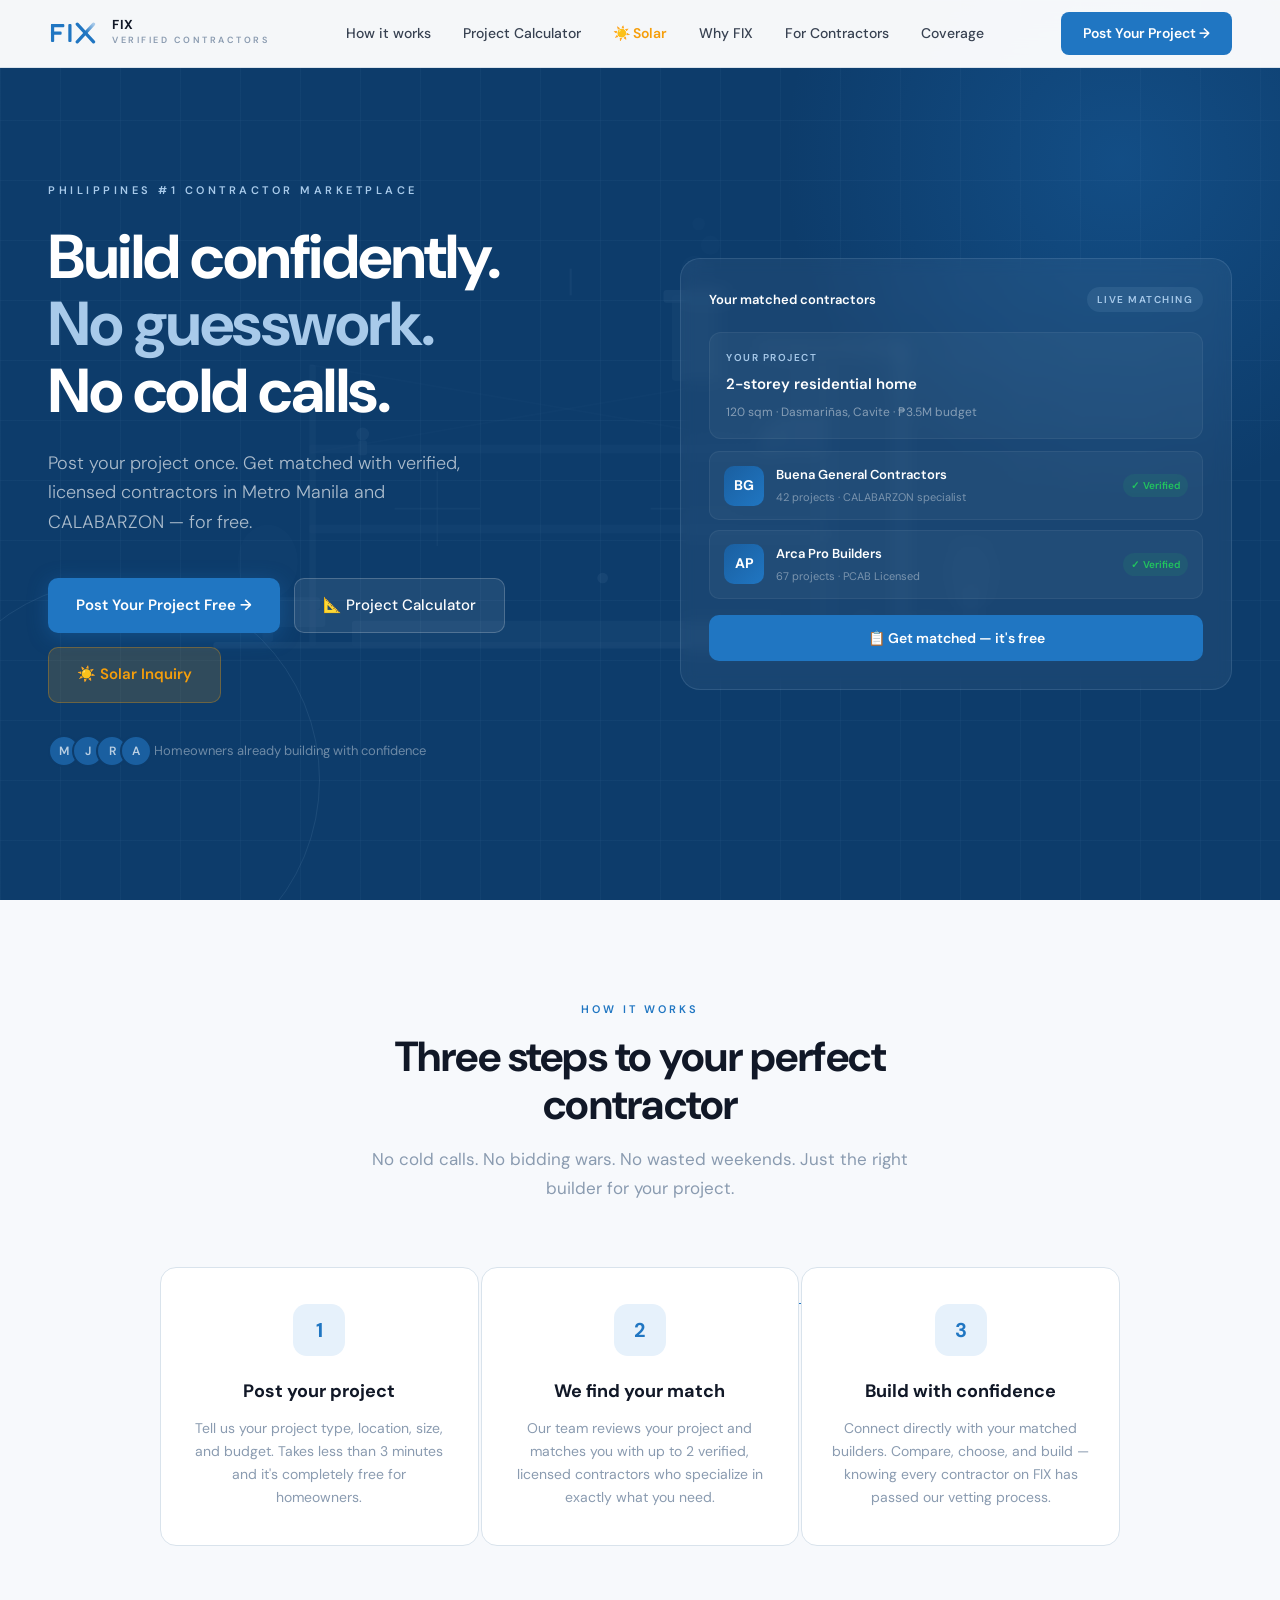
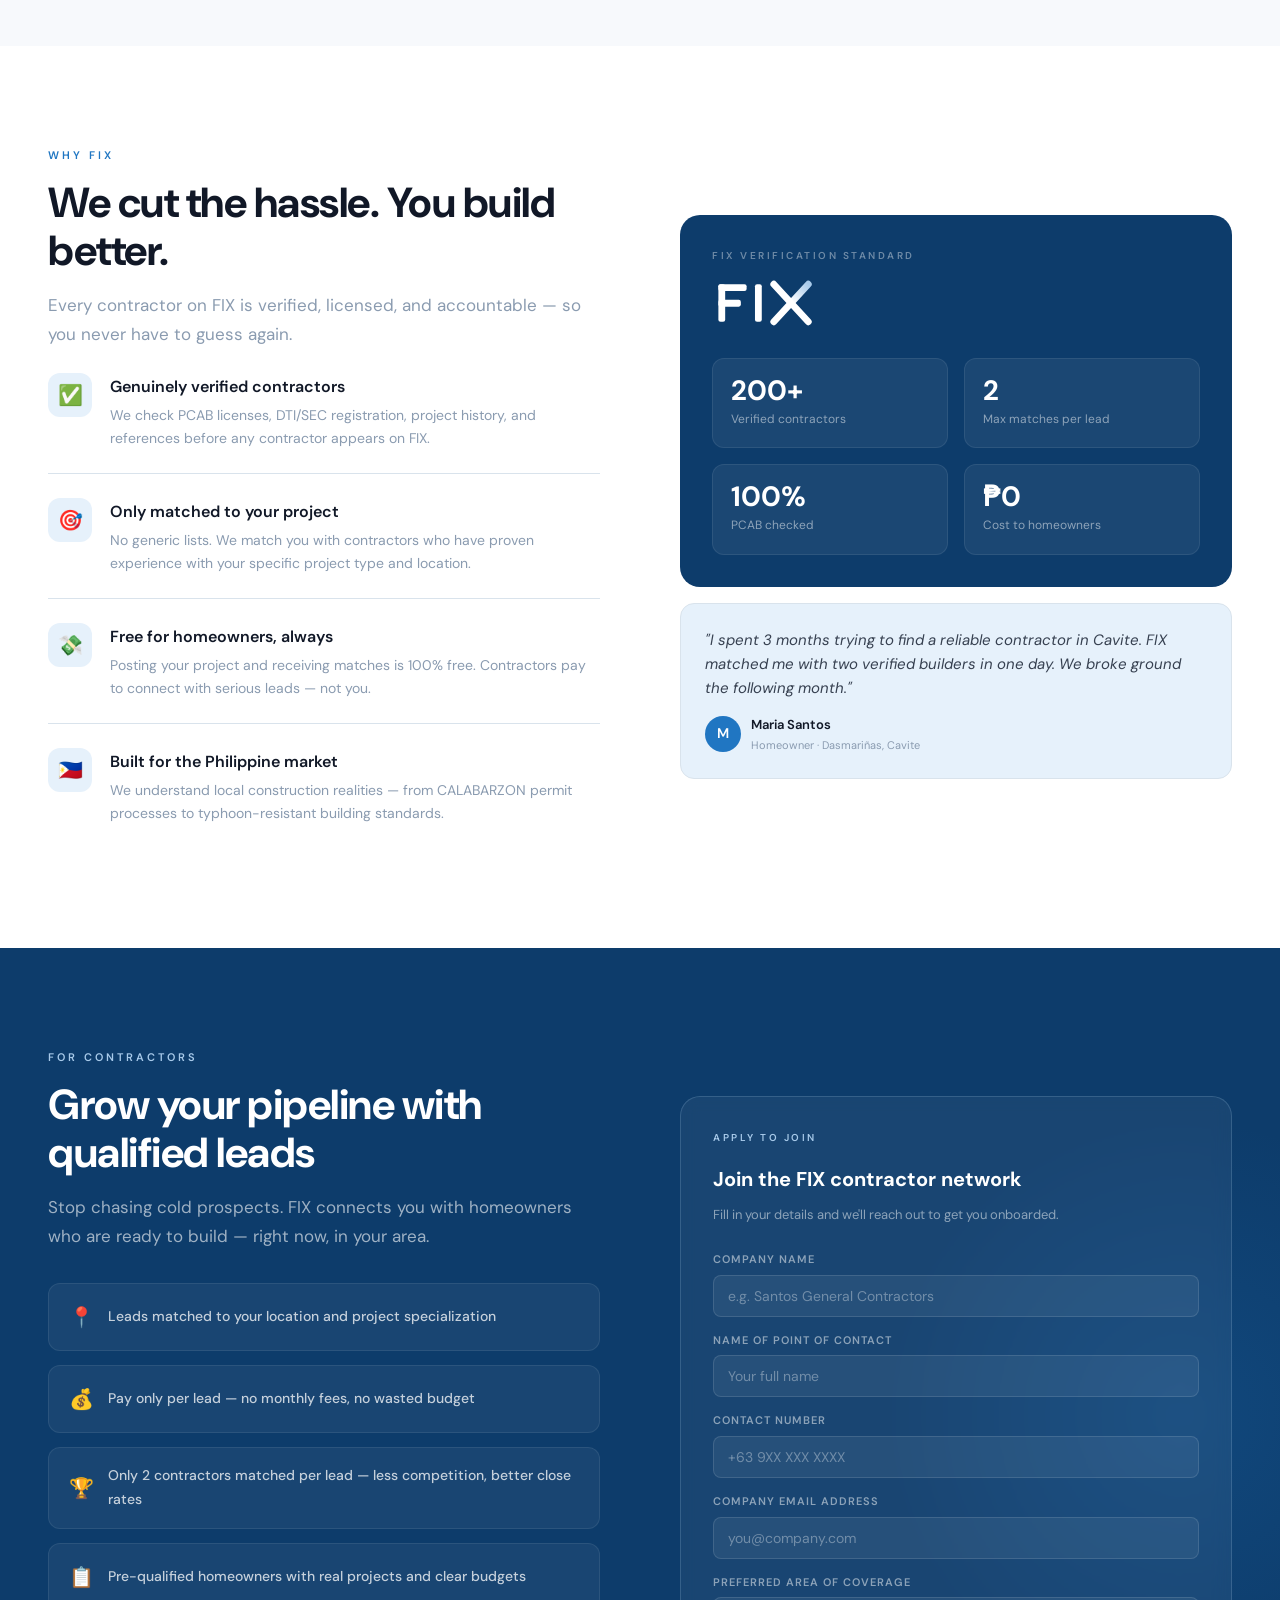
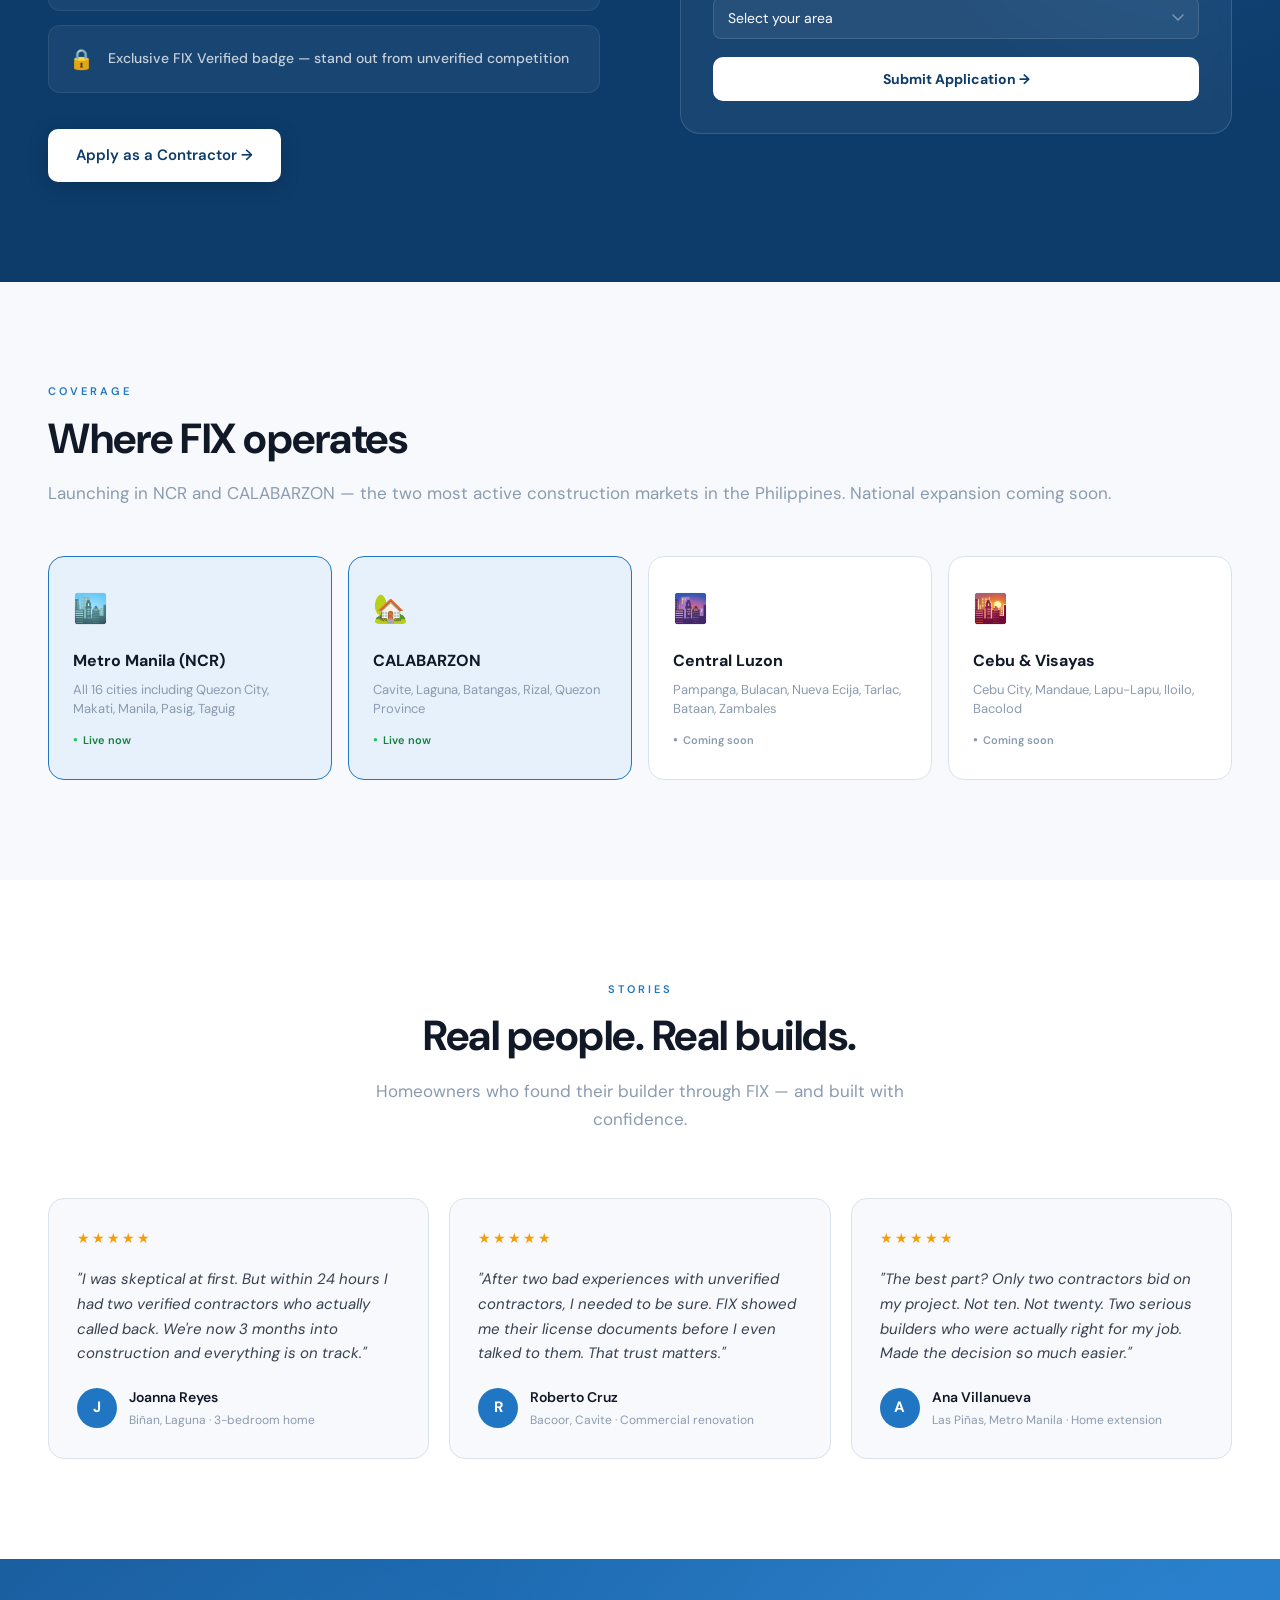
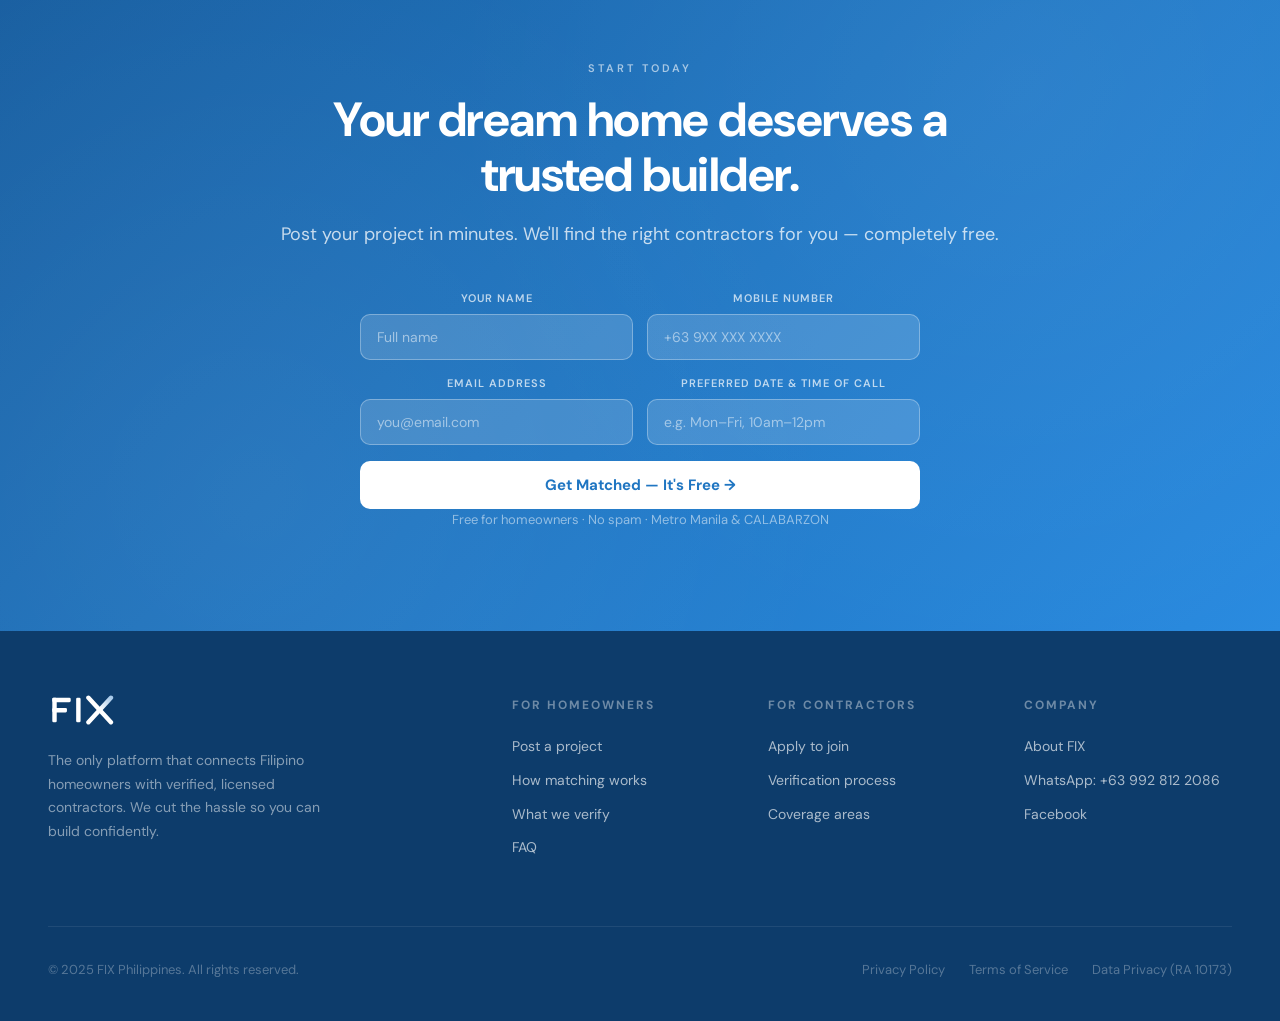
==== commit 33163e9f: "add Solar" ====
--- a/index.html
+++ b/index.html
@@ -541,6 +541,7 @@
   <div class="nav-links">
     <a href="#how">How it works</a>
     <a href="/calculator">Project Calculator</a>
+    <a href="/solar" style="color:var(--solar,#F59E0B);font-weight:600;">☀️ Solar</a>
     <a href="#why">Why FIX</a>
     <a href="#contractors">For Contractors</a>
     <a href="#regions">Coverage</a>
@@ -655,6 +656,7 @@
       <div class="hero-ctas">
         <a href="#get-matched" class="btn-primary">Post Your Project Free →</a>
         <a href="/calculator" class="btn-ghost">📐 Project Calculator</a>
+        <a href="/solar" style="background:rgba(245,158,11,0.15);color:#F59E0B;font-size:15px;font-weight:600;padding:14px 28px;border-radius:10px;text-decoration:none;border:1px solid rgba(245,158,11,0.3);transition:background 0.2s;">☀️ Solar Inquiry</a>
       </div>
       <div class="hero-trust">
         <div class="hero-avatars">
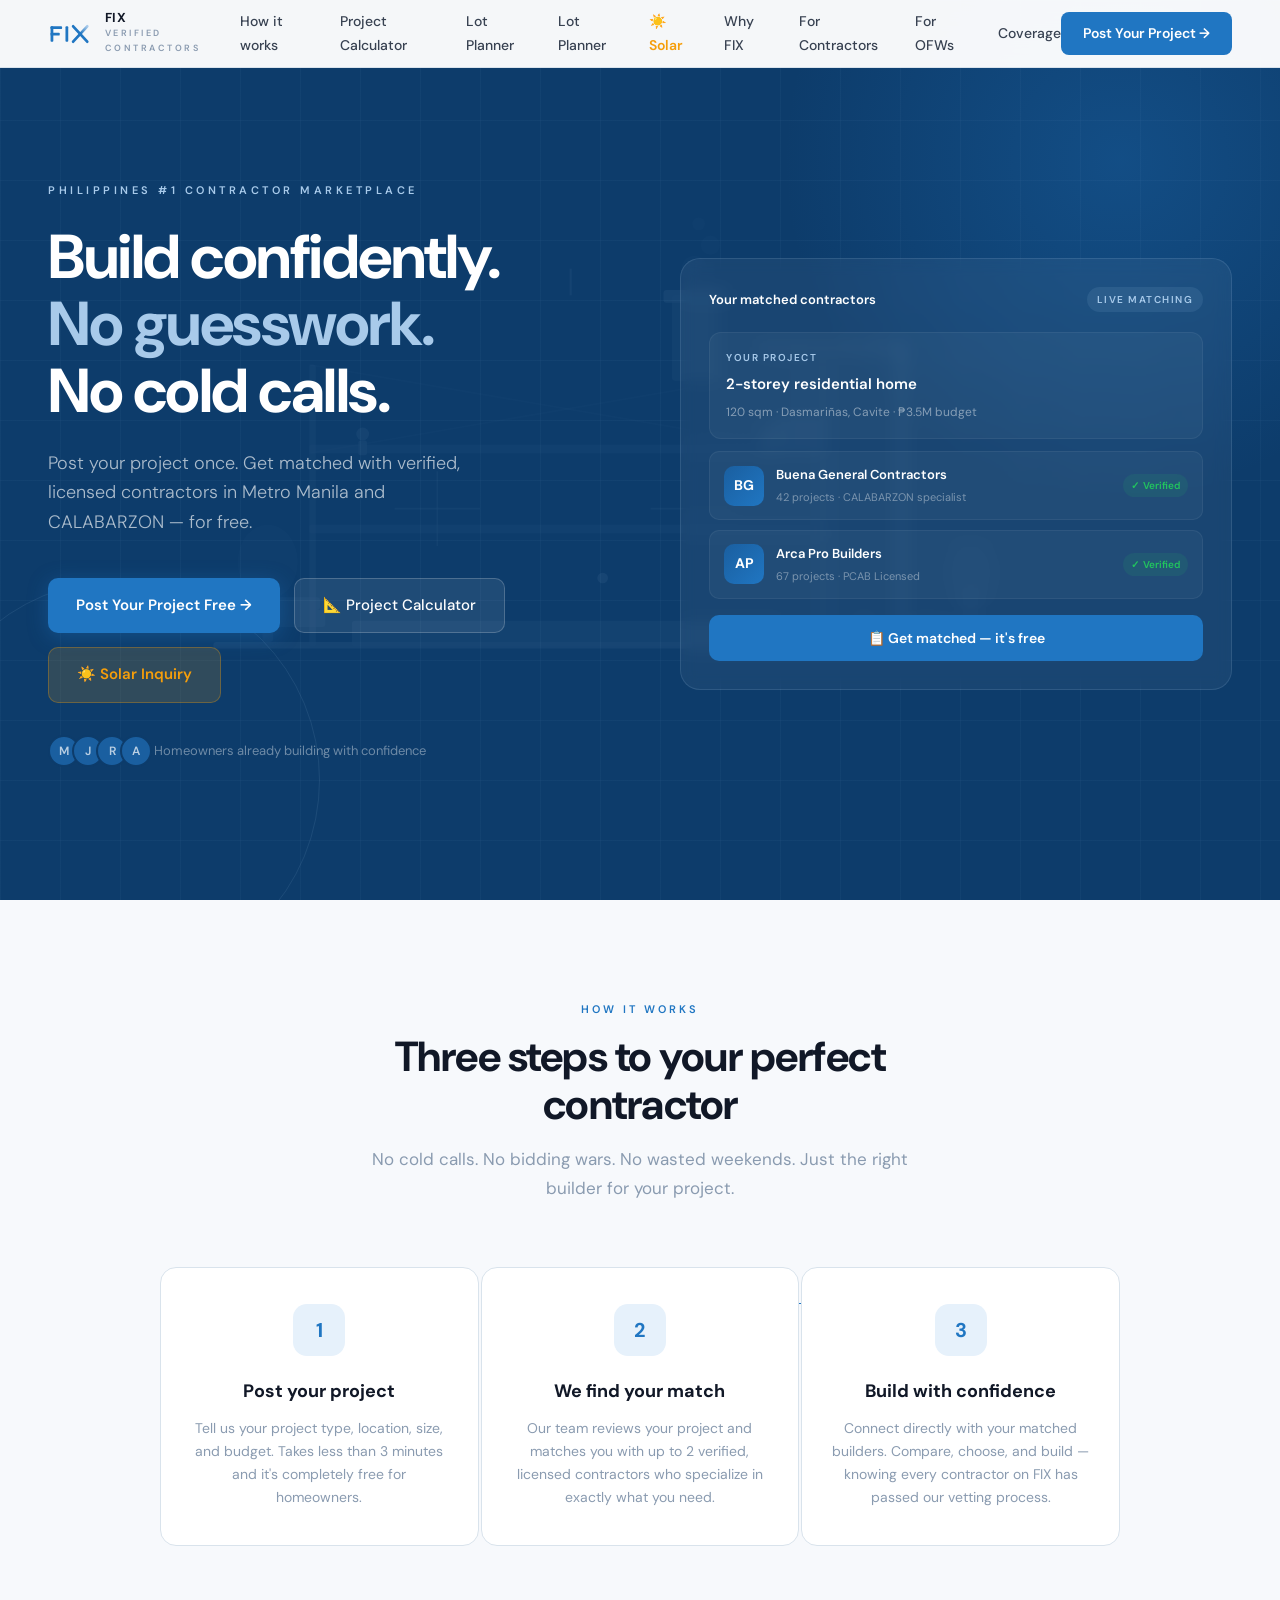
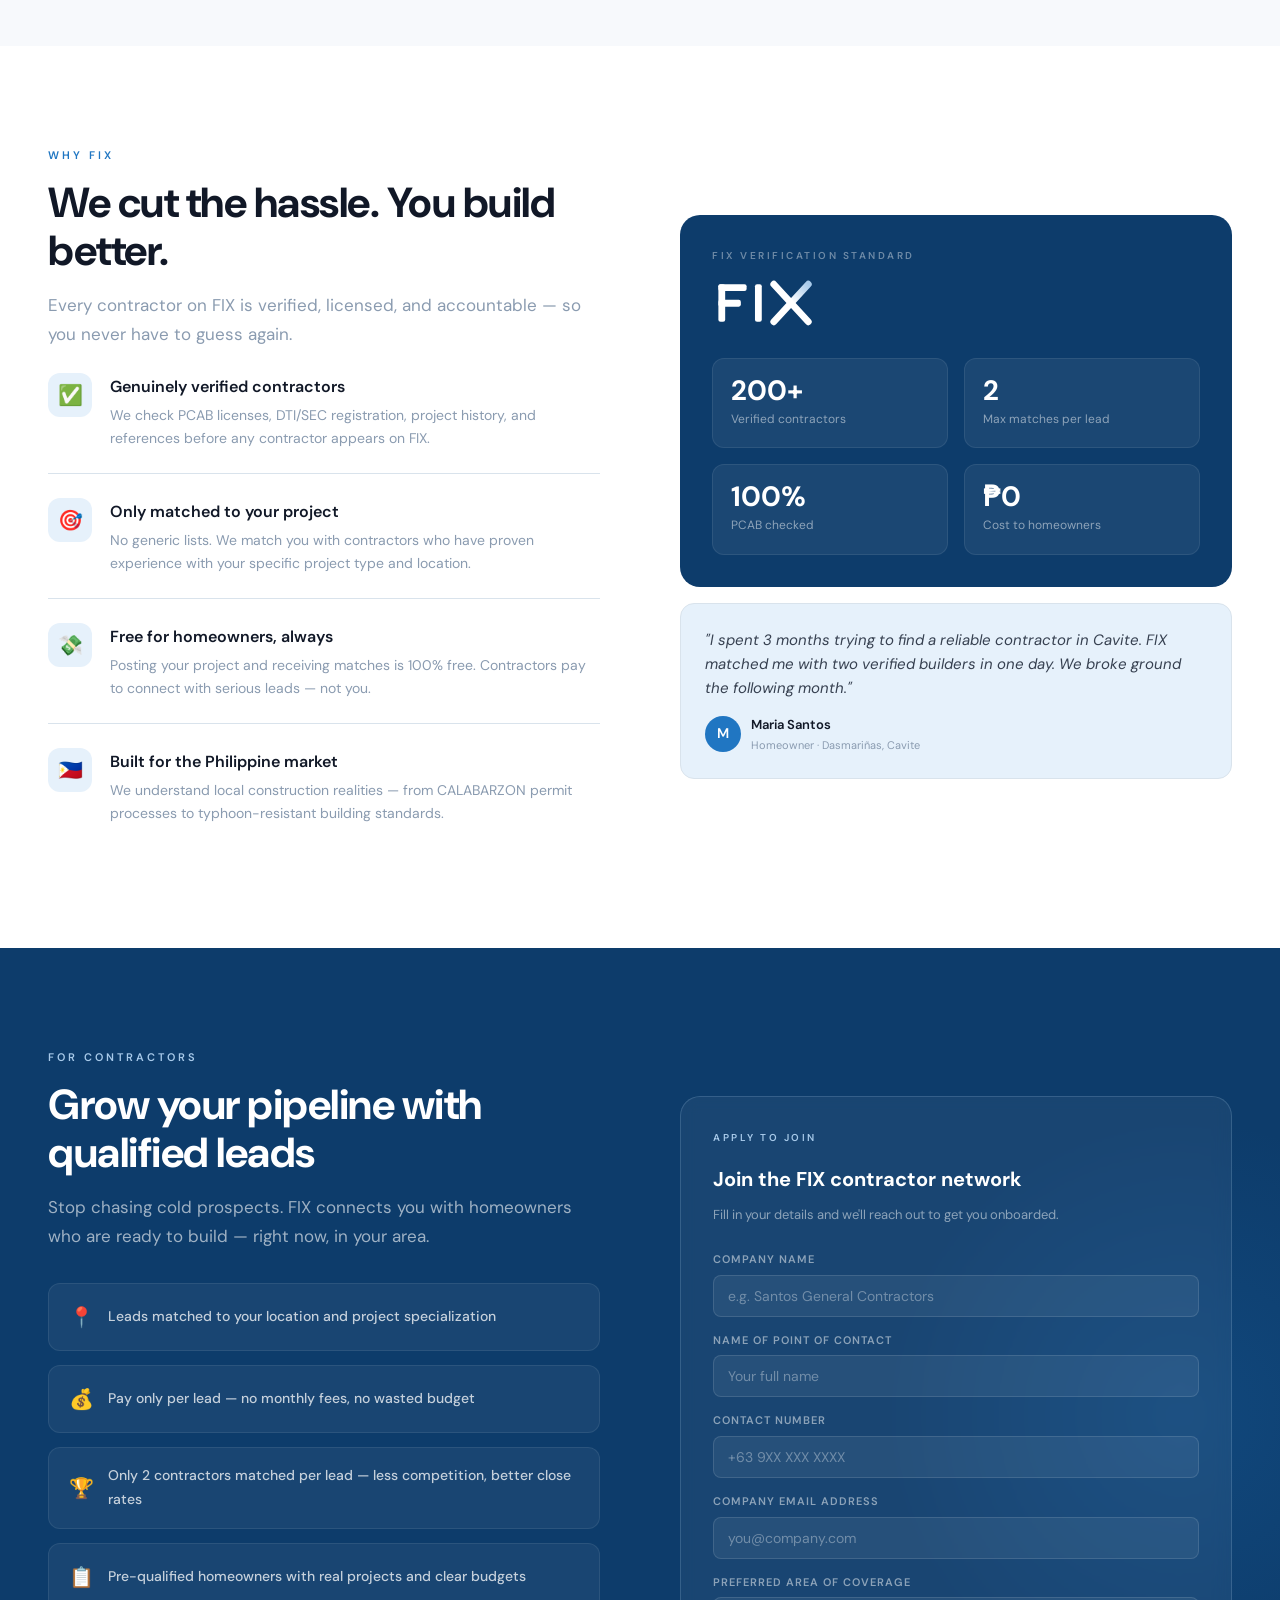
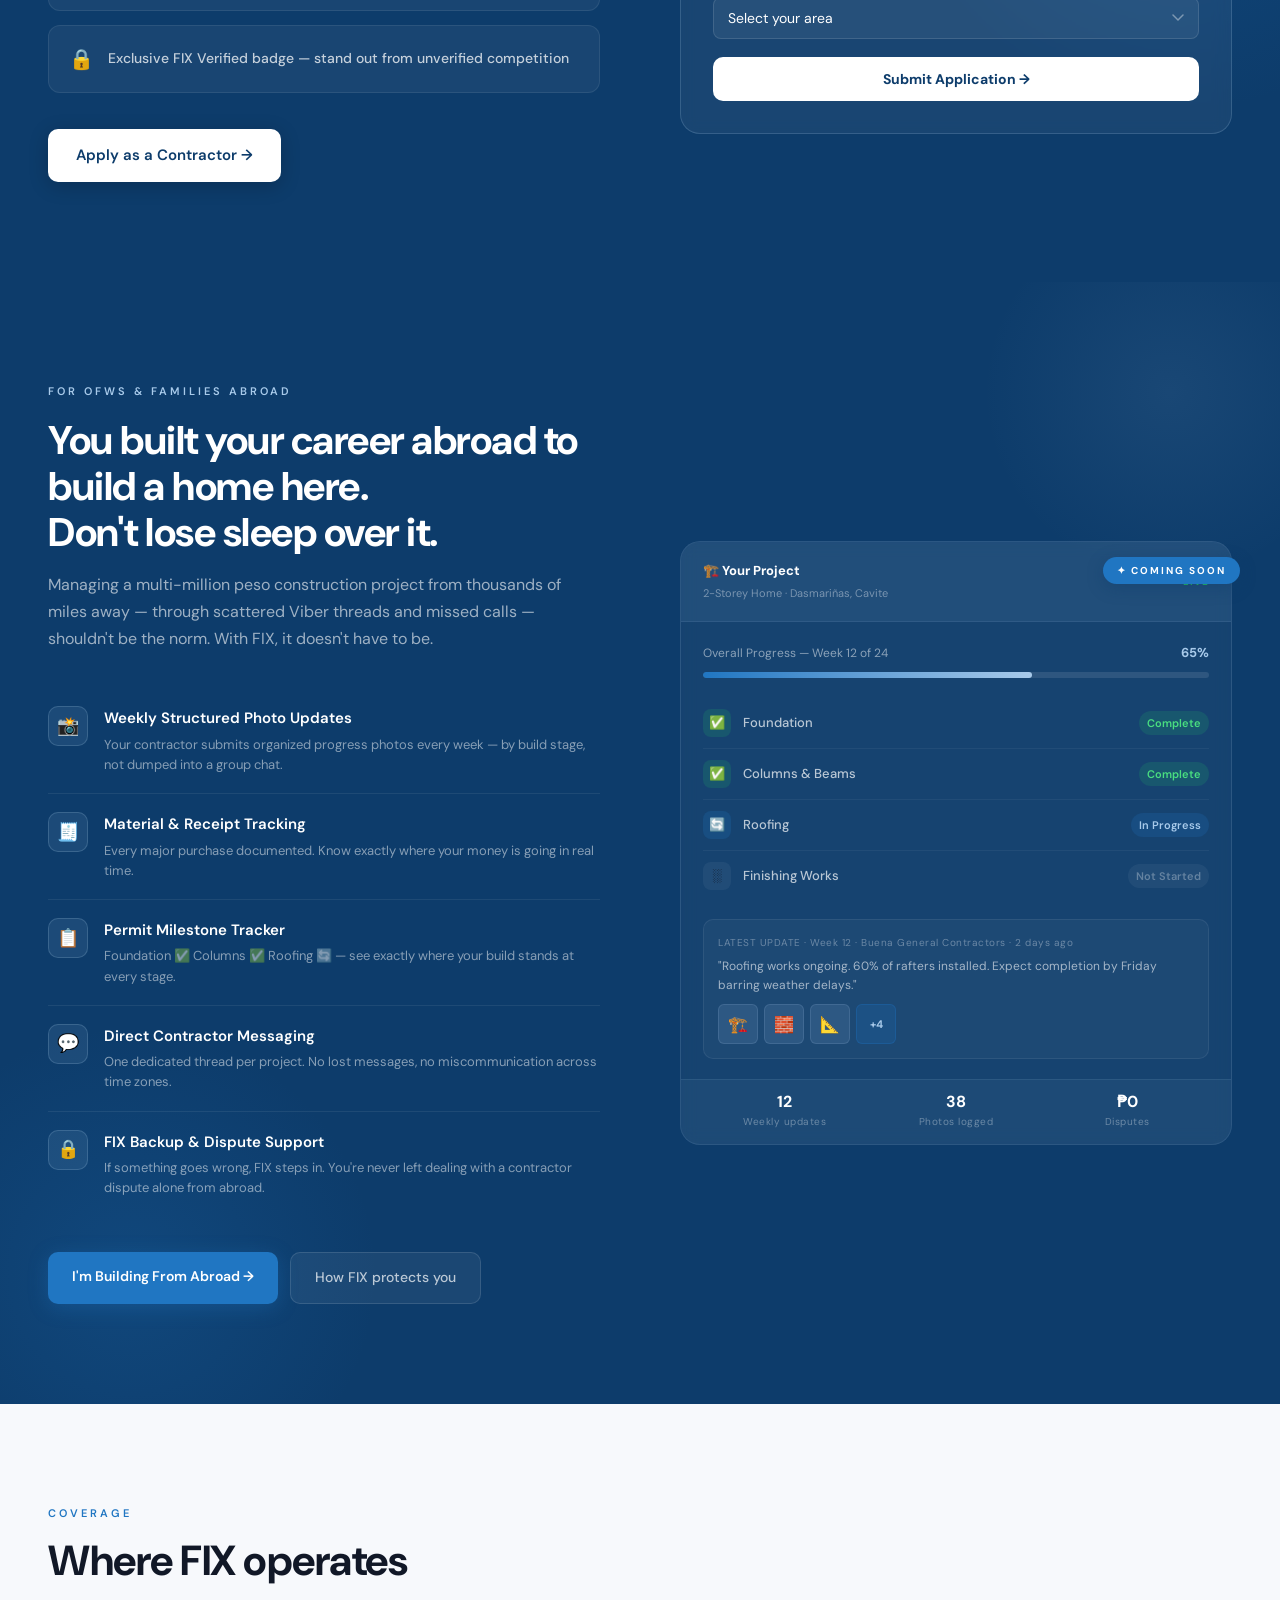
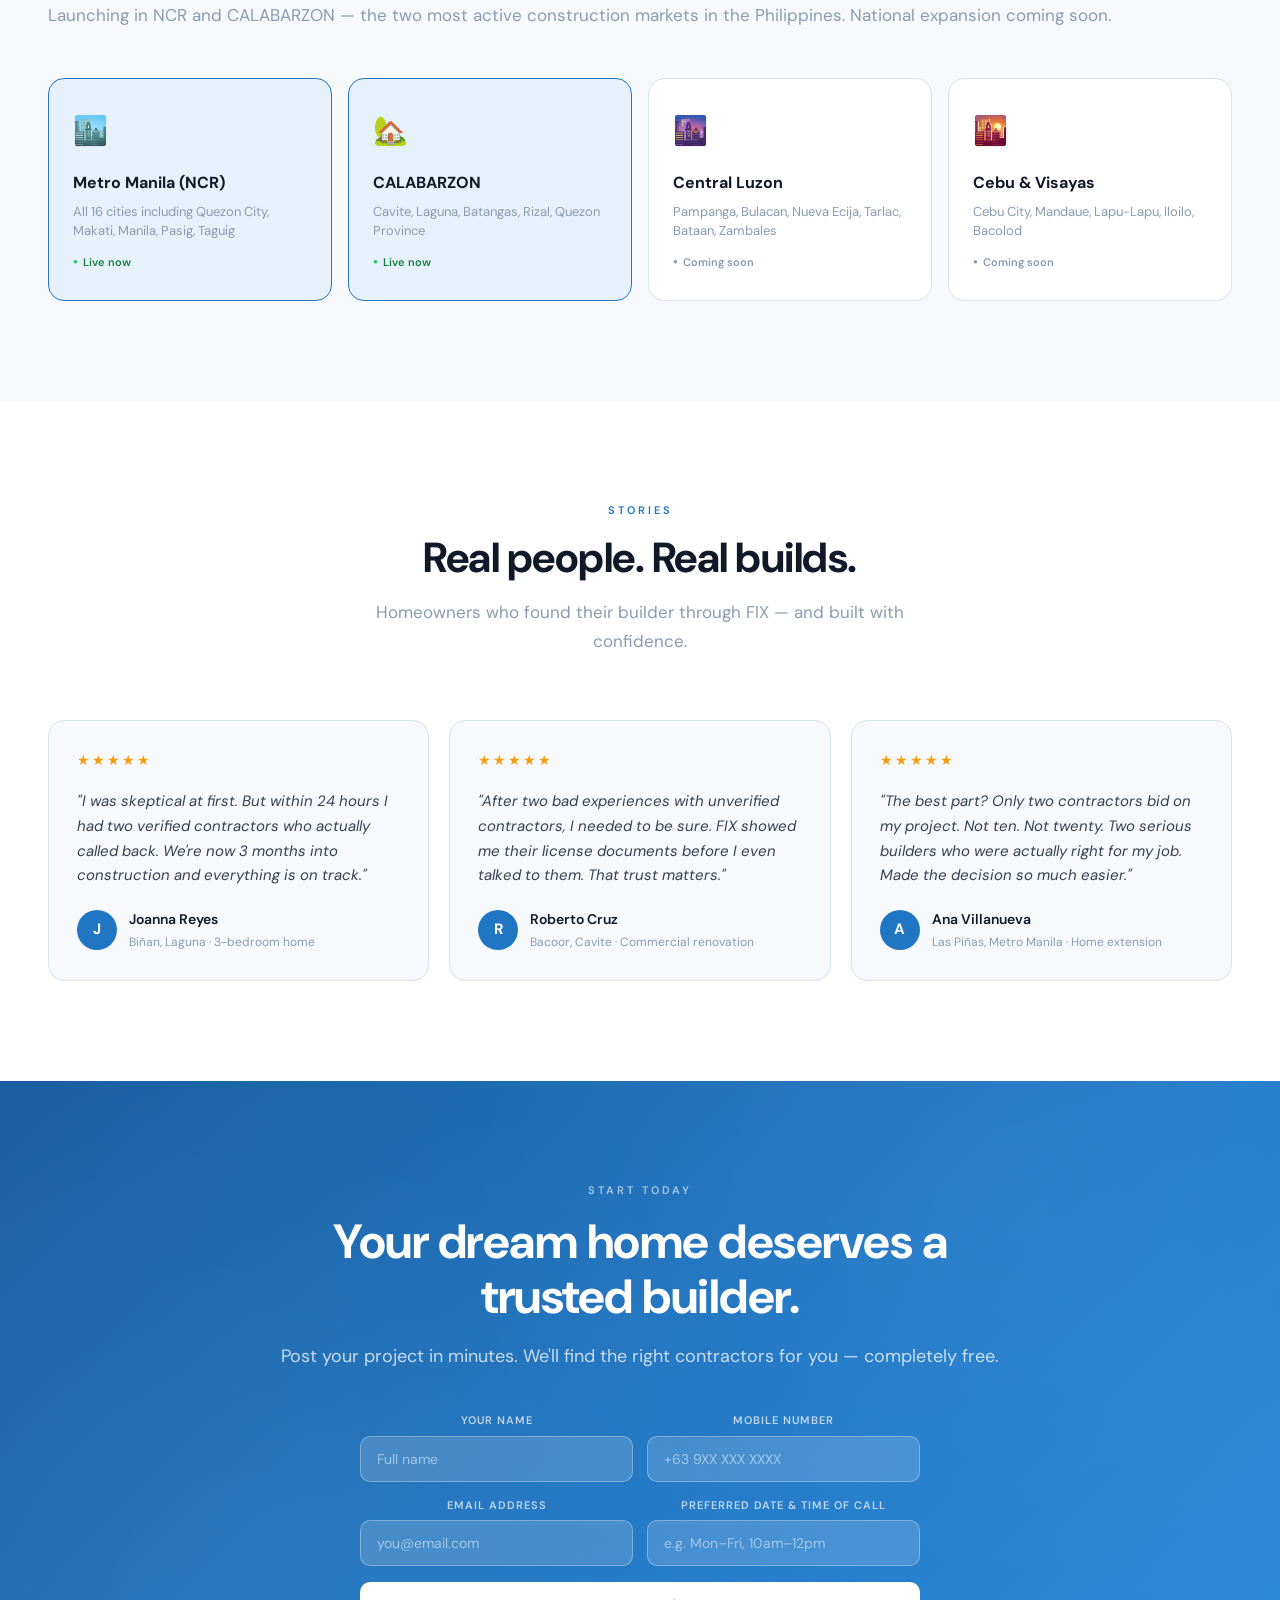
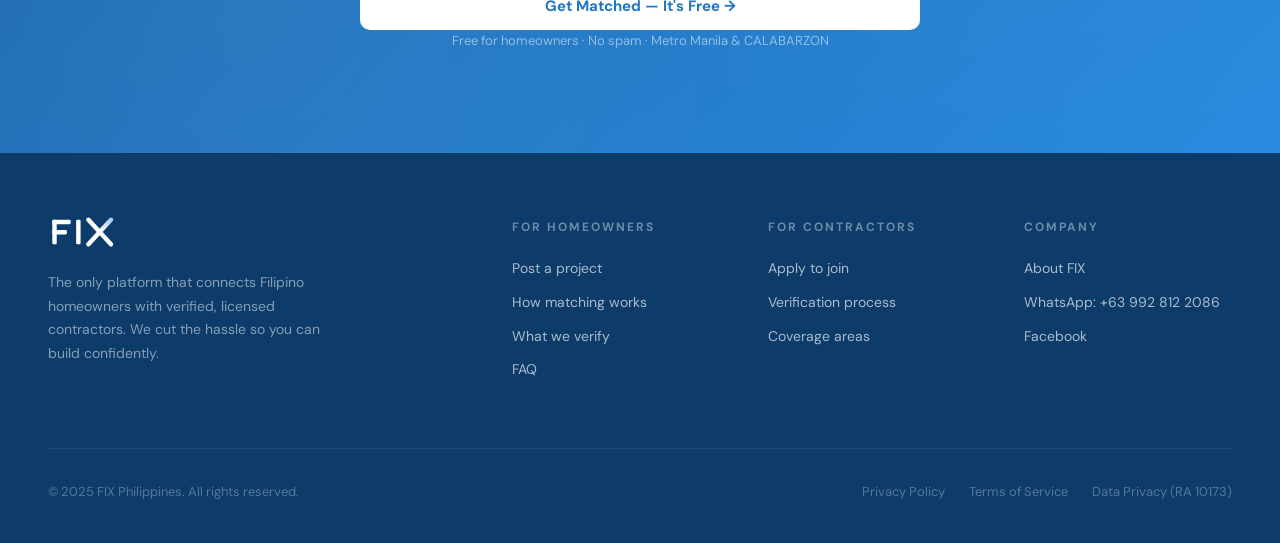
==== commit b779eb1d: "Lot planner" ====
--- a/index.html
+++ b/index.html
@@ -194,6 +194,65 @@
 .pricing-tier-price { font-size: 16px; font-weight: 700; color: white; }
 .pricing-tier-unit { font-size: 10px; color: rgba(255,255,255,0.4); margin-top: 1px; text-align: right; }
 .pricing-note { font-size: 12px; color: rgba(255,255,255,0.35); margin-top: 16px; text-align: center; }
+
+/* ── OFW SECTION ── */
+.ofw { padding: 100px 48px; background: var(--blue-navy); position: relative; overflow: hidden; }
+.ofw-glow { position: absolute; left: -120px; bottom: -120px; width: 500px; height: 500px; border-radius: 50%; background: radial-gradient(circle, rgba(32,118,194,0.2) 0%, transparent 70%); pointer-events: none; }
+.ofw-glow-2 { position: absolute; right: -80px; top: -80px; width: 380px; height: 380px; border-radius: 50%; background: radial-gradient(circle, rgba(168,202,234,0.08) 0%, transparent 70%); pointer-events: none; }
+.ofw-inner { max-width: 1200px; margin: 0 auto; display: grid; grid-template-columns: 1fr 1fr; gap: 80px; align-items: center; position: relative; z-index: 1; }
+.ofw-eyebrow { font-size: 11px; font-weight: 600; letter-spacing: 3px; text-transform: uppercase; color: var(--blue-sky); margin-bottom: 16px; display: block; }
+.ofw-h2 { font-size: clamp(28px, 3.5vw, 40px); font-weight: 700; color: white; letter-spacing: -0.5px; line-height: 1.15; margin-bottom: 16px; }
+.ofw-sub { font-size: 16px; color: rgba(255,255,255,0.6); line-height: 1.7; margin-bottom: 36px; }
+.ofw-features { display: flex; flex-direction: column; gap: 0; }
+.ofw-feature { display: flex; gap: 16px; padding: 18px 0; border-bottom: 1px solid rgba(255,255,255,0.07); }
+.ofw-feature:last-child { border-bottom: none; }
+.ofw-feature-icon { width: 40px; height: 40px; border-radius: 10px; background: rgba(168,202,234,0.1); border: 1px solid rgba(168,202,234,0.2); display: flex; align-items: center; justify-content: center; font-size: 18px; flex-shrink: 0; }
+.ofw-feature-h { font-size: 15px; font-weight: 600; color: white; margin-bottom: 3px; }
+.ofw-feature-p { font-size: 13px; color: rgba(255,255,255,0.5); line-height: 1.55; }
+.ofw-ctas { display: flex; gap: 12px; margin-top: 36px; flex-wrap: wrap; }
+.btn-ofw { background: var(--blue); color: white; font-size: 14px; font-weight: 600; padding: 13px 24px; border-radius: 10px; text-decoration: none; transition: background 0.2s, transform 0.15s; box-shadow: 0 4px 20px rgba(32,118,194,0.3); }
+.btn-ofw:hover { background: var(--blue-dark); transform: translateY(-1px); }
+.btn-ofw-ghost { background: rgba(255,255,255,0.06); color: rgba(255,255,255,0.7); font-size: 14px; font-weight: 500; padding: 13px 24px; border-radius: 10px; text-decoration: none; border: 1px solid rgba(255,255,255,0.12); transition: background 0.2s; }
+.btn-ofw-ghost:hover { background: rgba(255,255,255,0.1); }
+
+/* Dashboard mock card */
+.ofw-dashboard { position: relative; }
+.ofw-coming-soon { position: absolute; top: 16px; right: -8px; background: var(--blue); color: white; font-size: 10px; font-weight: 700; letter-spacing: 2px; text-transform: uppercase; padding: 5px 14px; border-radius: 100px; box-shadow: 0 4px 16px rgba(13,60,107,0.4); z-index: 2; }
+.dash-card { background: rgba(255,255,255,0.04); border: 1px solid rgba(168,202,234,0.15); border-radius: 20px; overflow: hidden; backdrop-filter: blur(8px); }
+.dash-header { background: rgba(168,202,234,0.08); padding: 18px 22px; border-bottom: 1px solid rgba(168,202,234,0.1); display: flex; align-items: center; justify-content: space-between; }
+.dash-header-title { font-size: 13px; font-weight: 700; color: white; }
+.dash-header-sub { font-size: 11px; color: rgba(255,255,255,0.4); margin-top: 2px; }
+.dash-live { display: flex; align-items: center; gap: 5px; font-size: 10px; font-weight: 600; color: var(--green); letter-spacing: 1px; text-transform: uppercase; }
+.dash-live-dot { width: 6px; height: 6px; border-radius: 50%; background: var(--green); animation: pulse 2s ease-in-out infinite; }
+@keyframes pulse { 0%, 100% { opacity: 1; } 50% { opacity: 0.4; } }
+.dash-body { padding: 20px 22px; }
+.dash-progress-label { display: flex; justify-content: space-between; align-items: center; margin-bottom: 8px; }
+.dash-progress-text { font-size: 12px; color: rgba(255,255,255,0.5); }
+.dash-progress-pct { font-size: 13px; font-weight: 700; color: var(--blue-sky); }
+.dash-progress-track { height: 6px; background: rgba(255,255,255,0.1); border-radius: 100px; margin-bottom: 20px; overflow: hidden; }
+.dash-progress-fill { height: 100%; width: 65%; background: linear-gradient(90deg, var(--blue), var(--blue-sky)); border-radius: 100px; }
+.dash-stages { display: flex; flex-direction: column; gap: 0; margin-bottom: 18px; }
+.dash-stage { display: flex; align-items: center; gap: 12px; padding: 11px 0; border-bottom: 1px solid rgba(255,255,255,0.05); }
+.dash-stage:last-child { border-bottom: none; }
+.dash-stage-icon { width: 28px; height: 28px; border-radius: 8px; display: flex; align-items: center; justify-content: center; font-size: 13px; flex-shrink: 0; }
+.dash-stage-done { background: rgba(34,197,94,0.15); }
+.dash-stage-active { background: rgba(32,118,194,0.2); }
+.dash-stage-pending { background: rgba(255,255,255,0.05); }
+.dash-stage-name { flex: 1; font-size: 13px; color: rgba(255,255,255,0.7); font-weight: 500; }
+.dash-stage-status { font-size: 11px; font-weight: 600; padding: 3px 8px; border-radius: 100px; }
+.dash-stage-status.done { background: rgba(34,197,94,0.15); color: #4ADE80; }
+.dash-stage-status.active { background: rgba(32,118,194,0.2); color: var(--blue-sky); }
+.dash-stage-status.pending { background: rgba(255,255,255,0.05); color: rgba(255,255,255,0.3); }
+.dash-footer { background: rgba(168,202,234,0.05); border-top: 1px solid rgba(168,202,234,0.1); padding: 14px 22px; display: grid; grid-template-columns: repeat(3, 1fr); gap: 8px; }
+.dash-stat { text-align: center; }
+.dash-stat-val { font-size: 16px; font-weight: 700; color: white; line-height: 1; }
+.dash-stat-label { font-size: 10px; color: rgba(255,255,255,0.35); margin-top: 3px; letter-spacing: 0.5px; }
+.dash-update { background: rgba(255,255,255,0.03); border: 1px solid rgba(255,255,255,0.07); border-radius: 10px; padding: 14px; margin-top: 2px; }
+.dash-update-meta { font-size: 10px; color: rgba(255,255,255,0.35); margin-bottom: 6px; letter-spacing: 0.5px; }
+.dash-update-text { font-size: 12px; color: rgba(255,255,255,0.6); line-height: 1.55; }
+.dash-update-photos { display: flex; gap: 6px; margin-top: 10px; }
+.dash-photo { width: 40px; height: 40px; border-radius: 6px; background: rgba(168,202,234,0.12); border: 1px solid rgba(168,202,234,0.15); display: flex; align-items: center; justify-content: center; font-size: 16px; }
+.dash-photo-count { width: 40px; height: 40px; border-radius: 6px; background: rgba(32,118,194,0.2); border: 1px solid rgba(32,118,194,0.3); display: flex; align-items: center; justify-content: center; font-size: 11px; font-weight: 700; color: var(--blue-sky); }
 
 /* ── REGIONS ── */
 .regions { padding: 100px 48px; background: var(--off); }
@@ -478,7 +537,8 @@
   .hero { padding: calc(var(--nav-h) + 40px) 24px 60px; }
   .hero-inner { grid-template-columns: 1fr; gap: 48px; }
   .hero-card-wrap { display: none; }
-  .how, .why, .contractors, .regions, .testimonials, .cta-section { padding: 72px 24px; }
+  .how, .why, .contractors, .ofw, .regions, .testimonials, .cta-section { padding: 72px 24px; }
+  .ofw-inner { grid-template-columns: 1fr; gap: 48px; }
   .steps { grid-template-columns: 1fr; }
   .steps::before { display: none; }
   .why-inner, .contractors-inner { grid-template-columns: 1fr; gap: 48px; }
@@ -541,9 +601,12 @@
   <div class="nav-links">
     <a href="#how">How it works</a>
     <a href="/calculator">Project Calculator</a>
+    <a href="/lot-planner">Lot Planner</a>
+    <a href="/lot-plotter">Lot Planner</a>
     <a href="/solar" style="color:var(--solar,#F59E0B);font-weight:600;">☀️ Solar</a>
     <a href="#why">Why FIX</a>
     <a href="#contractors">For Contractors</a>
+    <a href="#ofw">For OFWs</a>
     <a href="#regions">Coverage</a>
   </div>
   <a href="#get-matched" class="nav-cta">Post Your Project →</a>
@@ -880,6 +943,138 @@
         </form>
       </div>
     </div>
+  </div>
+</section>
+
+<!-- ══════════ OFW SECTION ══════════ -->
+<section class="ofw" id="ofw">
+  <div class="ofw-glow"></div>
+  <div class="ofw-glow-2"></div>
+  <div class="ofw-inner">
+
+    <!-- LEFT: copy + features -->
+    <div>
+      <span class="ofw-eyebrow reveal">For OFWs &amp; Families Abroad</span>
+      <h2 class="ofw-h2 reveal">You built your career abroad to build a home here.<br>Don't lose sleep over it.</h2>
+      <p class="ofw-sub reveal">Managing a multi-million peso construction project from thousands of miles away — through scattered Viber threads and missed calls — shouldn't be the norm. With FIX, it doesn't have to be.</p>
+
+      <div class="ofw-features">
+        <div class="ofw-feature reveal">
+          <div class="ofw-feature-icon">📸</div>
+          <div>
+            <div class="ofw-feature-h">Weekly Structured Photo Updates</div>
+            <div class="ofw-feature-p">Your contractor submits organized progress photos every week — by build stage, not dumped into a group chat.</div>
+          </div>
+        </div>
+        <div class="ofw-feature reveal" style="transition-delay:0.05s">
+          <div class="ofw-feature-icon">🧾</div>
+          <div>
+            <div class="ofw-feature-h">Material &amp; Receipt Tracking</div>
+            <div class="ofw-feature-p">Every major purchase documented. Know exactly where your money is going in real time.</div>
+          </div>
+        </div>
+        <div class="ofw-feature reveal" style="transition-delay:0.1s">
+          <div class="ofw-feature-icon">📋</div>
+          <div>
+            <div class="ofw-feature-h">Permit Milestone Tracker</div>
+            <div class="ofw-feature-p">Foundation ✅ Columns ✅ Roofing 🔄 — see exactly where your build stands at every stage.</div>
+          </div>
+        </div>
+        <div class="ofw-feature reveal" style="transition-delay:0.15s">
+          <div class="ofw-feature-icon">💬</div>
+          <div>
+            <div class="ofw-feature-h">Direct Contractor Messaging</div>
+            <div class="ofw-feature-p">One dedicated thread per project. No lost messages, no miscommunication across time zones.</div>
+          </div>
+        </div>
+        <div class="ofw-feature reveal" style="transition-delay:0.2s">
+          <div class="ofw-feature-icon">🔒</div>
+          <div>
+            <div class="ofw-feature-h">FIX Backup &amp; Dispute Support</div>
+            <div class="ofw-feature-p">If something goes wrong, FIX steps in. You're never left dealing with a contractor dispute alone from abroad.</div>
+          </div>
+        </div>
+      </div>
+
+      <div class="ofw-ctas reveal">
+        <a href="#get-matched" class="btn-ofw">I'm Building From Abroad →</a>
+        <a href="#why" class="btn-ofw-ghost">How FIX protects you</a>
+      </div>
+    </div>
+
+    <!-- RIGHT: dashboard mock -->
+    <div class="ofw-dashboard reveal">
+      <div class="ofw-coming-soon">✦ Coming Soon</div>
+      <div class="dash-card">
+        <div class="dash-header">
+          <div>
+            <div class="dash-header-title">🏗️ Your Project</div>
+            <div class="dash-header-sub">2-Storey Home · Dasmariñas, Cavite</div>
+          </div>
+          <div class="dash-live"><div class="dash-live-dot"></div>Live</div>
+        </div>
+
+        <div class="dash-body">
+          <div class="dash-progress-label">
+            <span class="dash-progress-text">Overall Progress — Week 12 of 24</span>
+            <span class="dash-progress-pct">65%</span>
+          </div>
+          <div class="dash-progress-track">
+            <div class="dash-progress-fill"></div>
+          </div>
+
+          <div class="dash-stages">
+            <div class="dash-stage">
+              <div class="dash-stage-icon dash-stage-done">✅</div>
+              <span class="dash-stage-name">Foundation</span>
+              <span class="dash-stage-status done">Complete</span>
+            </div>
+            <div class="dash-stage">
+              <div class="dash-stage-icon dash-stage-done">✅</div>
+              <span class="dash-stage-name">Columns &amp; Beams</span>
+              <span class="dash-stage-status done">Complete</span>
+            </div>
+            <div class="dash-stage">
+              <div class="dash-stage-icon dash-stage-active">🔄</div>
+              <span class="dash-stage-name">Roofing</span>
+              <span class="dash-stage-status active">In Progress</span>
+            </div>
+            <div class="dash-stage">
+              <div class="dash-stage-icon dash-stage-pending">░</div>
+              <span class="dash-stage-name">Finishing Works</span>
+              <span class="dash-stage-status pending">Not Started</span>
+            </div>
+          </div>
+
+          <div class="dash-update">
+            <div class="dash-update-meta">LATEST UPDATE · Week 12 · Buena General Contractors · 2 days ago</div>
+            <div class="dash-update-text">"Roofing works ongoing. 60% of rafters installed. Expect completion by Friday barring weather delays."</div>
+            <div class="dash-update-photos">
+              <div class="dash-photo">🏗️</div>
+              <div class="dash-photo">🧱</div>
+              <div class="dash-photo">📐</div>
+              <div class="dash-photo-count">+4</div>
+            </div>
+          </div>
+        </div>
+
+        <div class="dash-footer">
+          <div class="dash-stat">
+            <div class="dash-stat-val">12</div>
+            <div class="dash-stat-label">Weekly updates</div>
+          </div>
+          <div class="dash-stat">
+            <div class="dash-stat-val">38</div>
+            <div class="dash-stat-label">Photos logged</div>
+          </div>
+          <div class="dash-stat">
+            <div class="dash-stat-val">₱0</div>
+            <div class="dash-stat-label">Disputes</div>
+          </div>
+        </div>
+      </div>
+    </div>
+
   </div>
 </section>
 
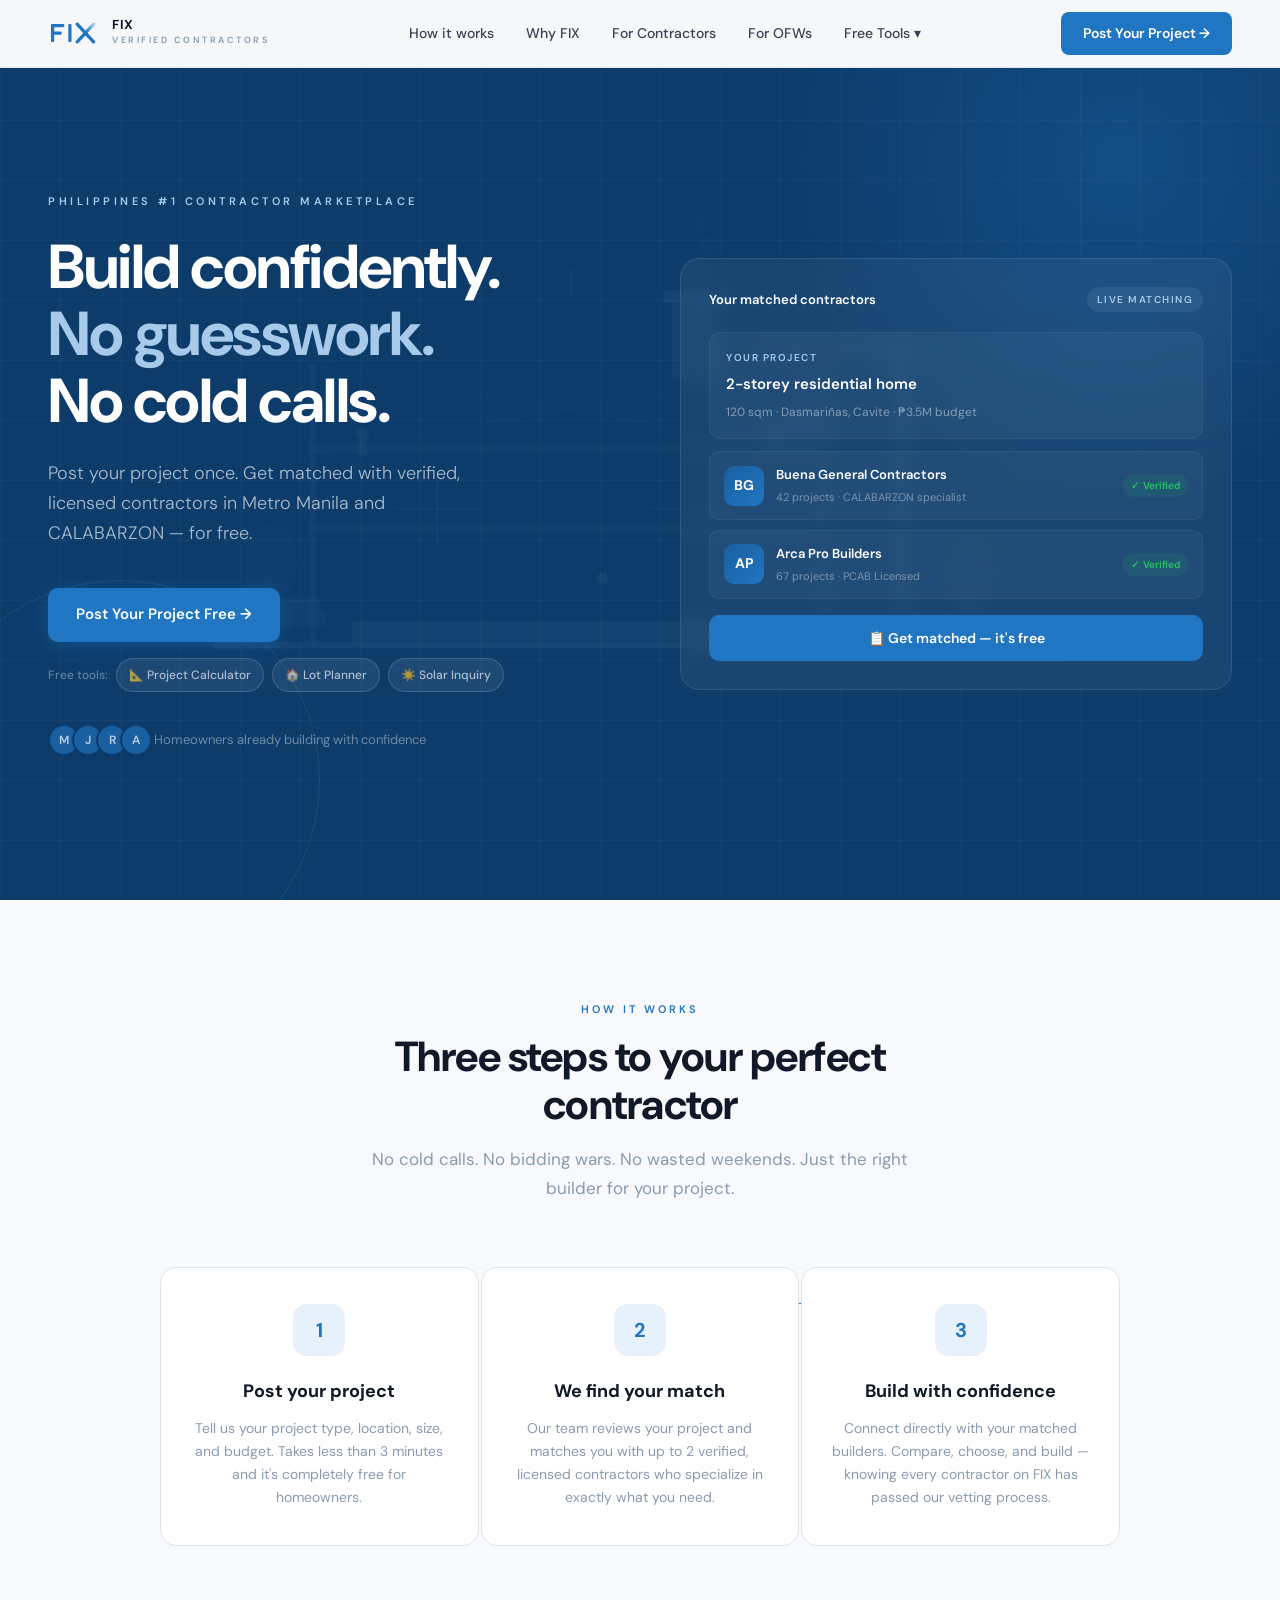
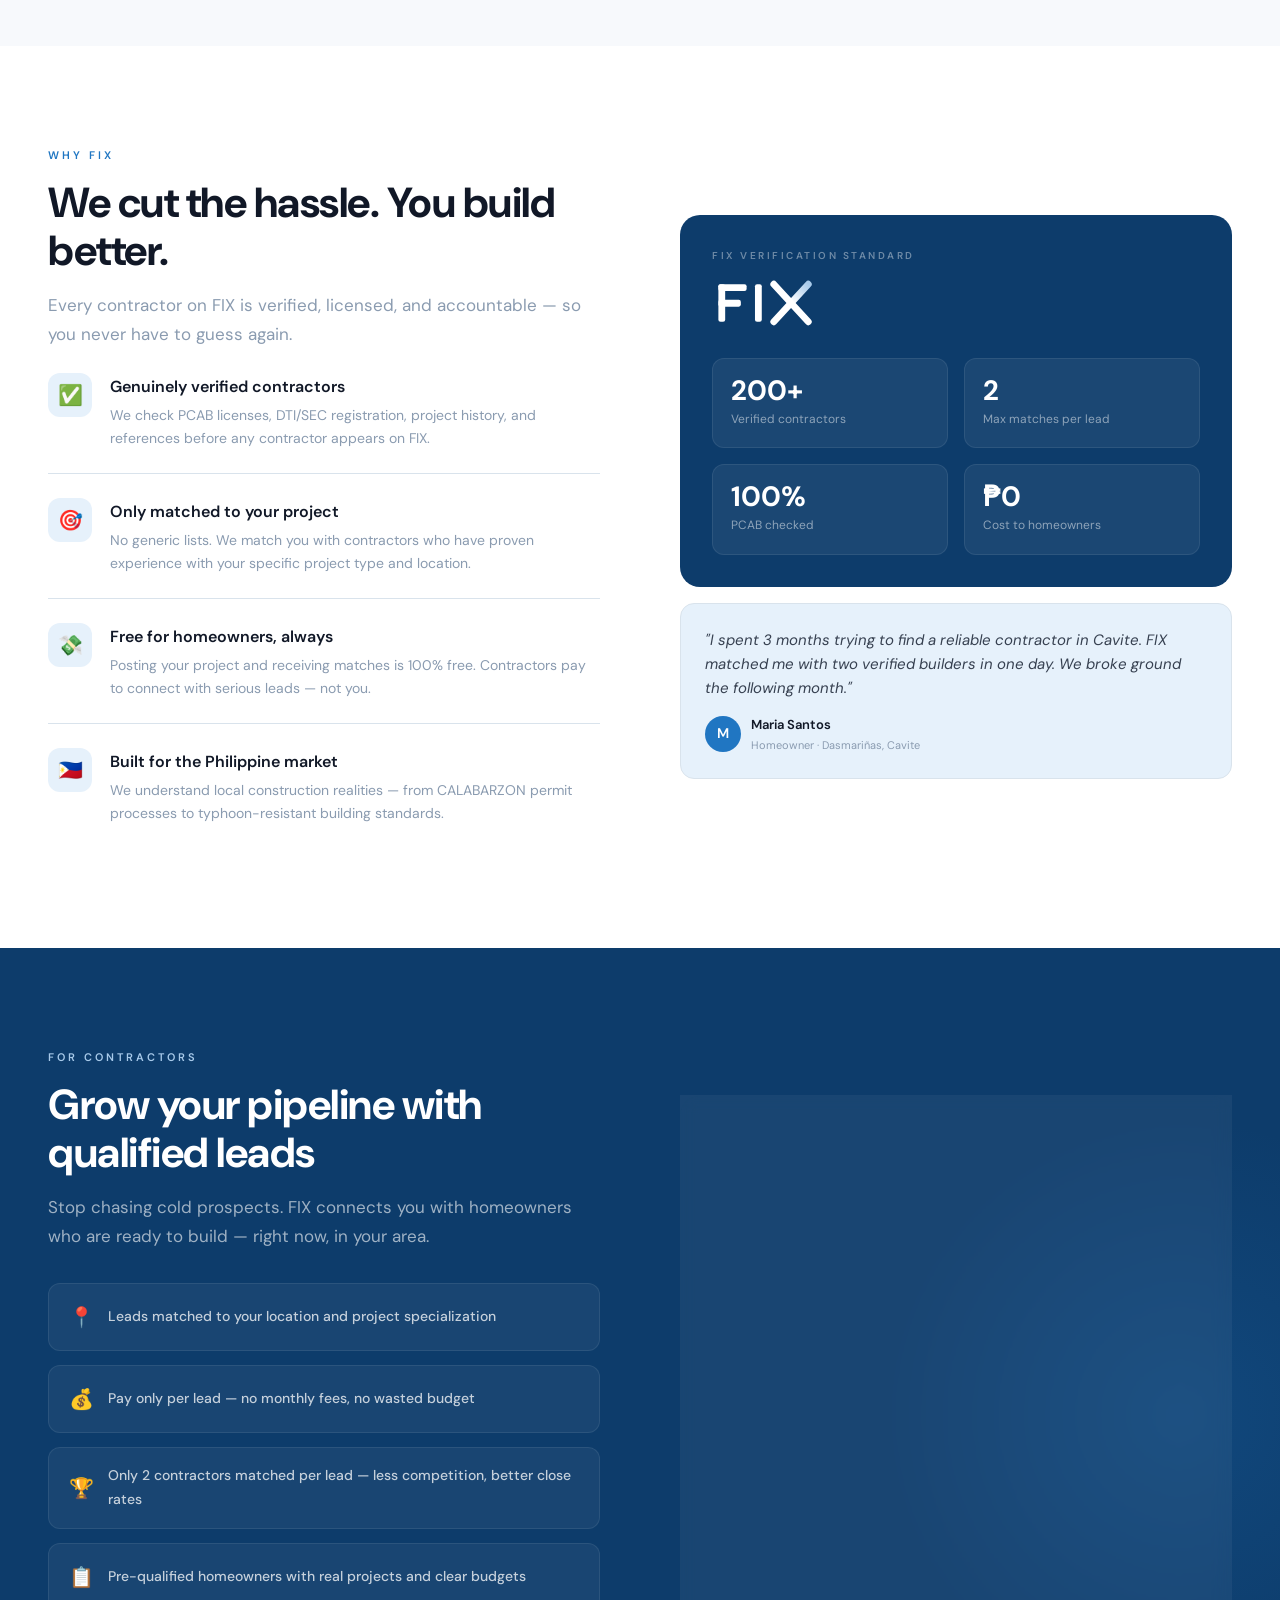
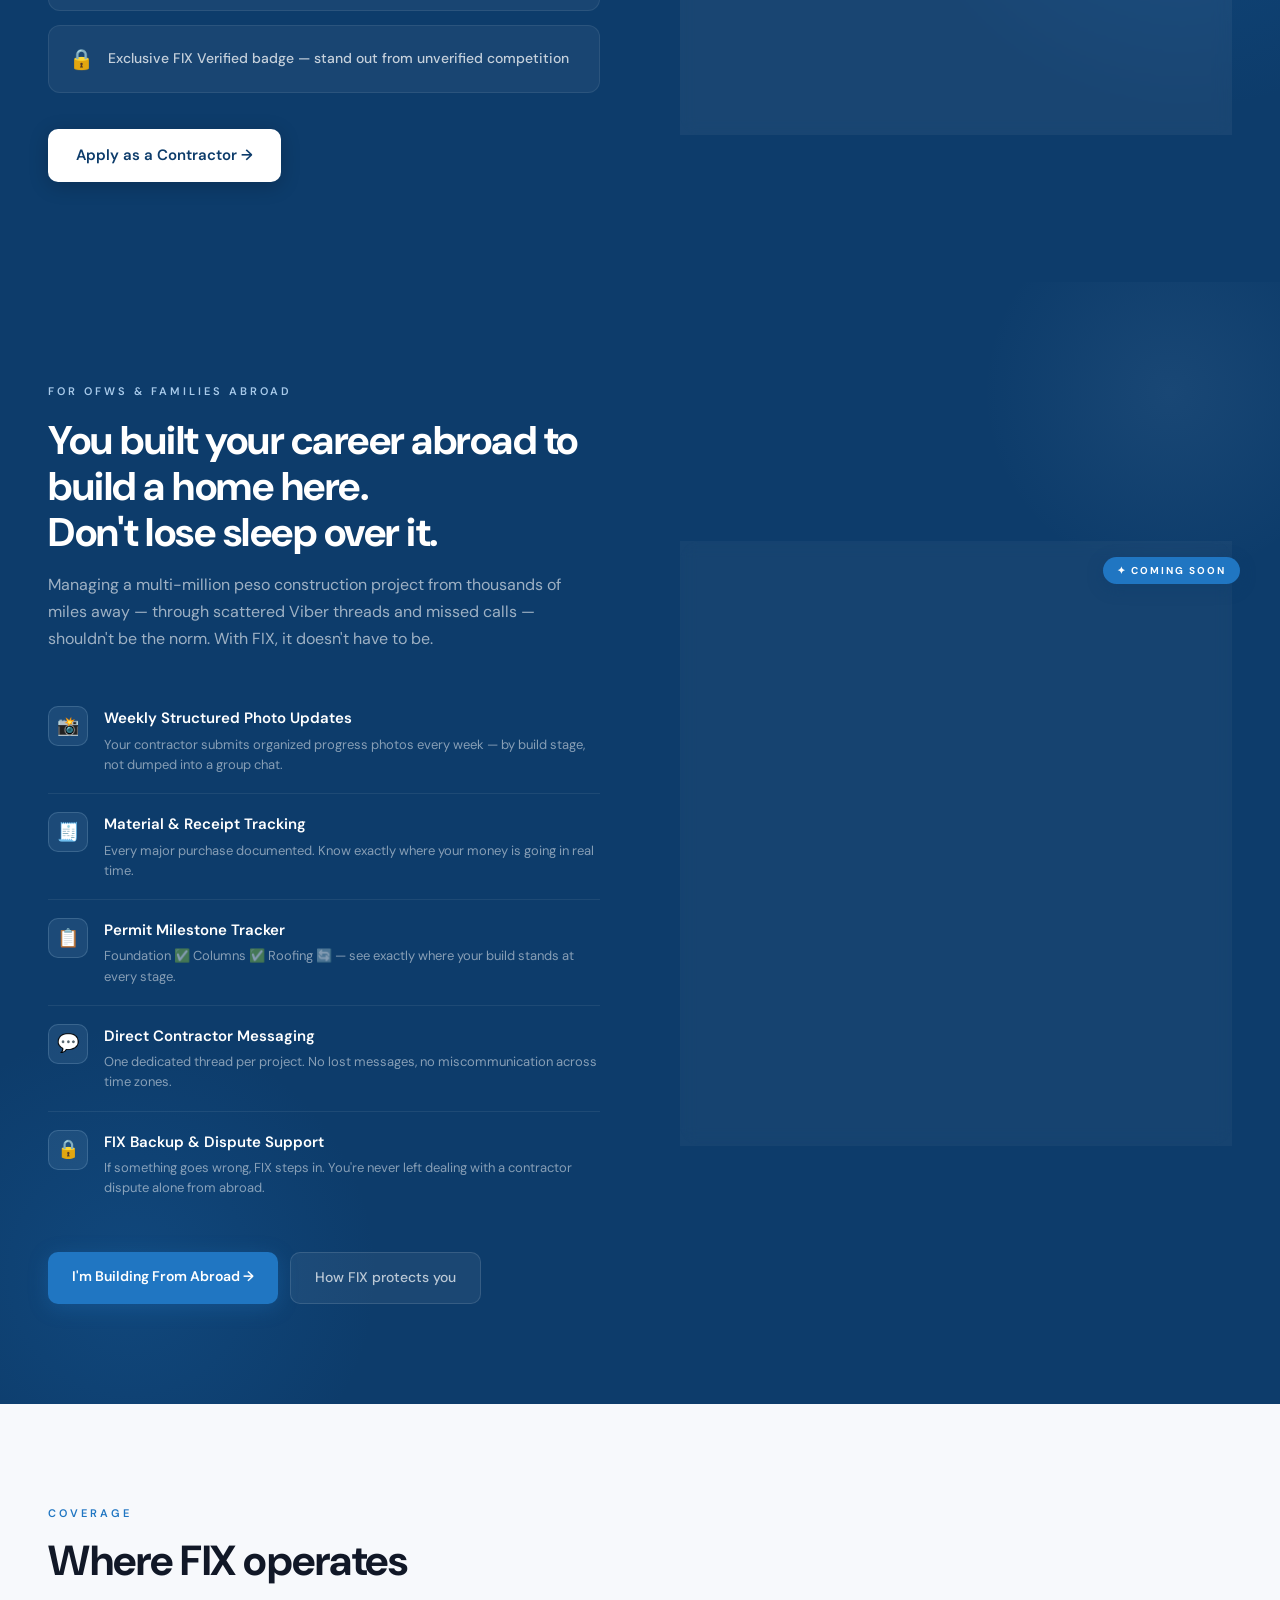
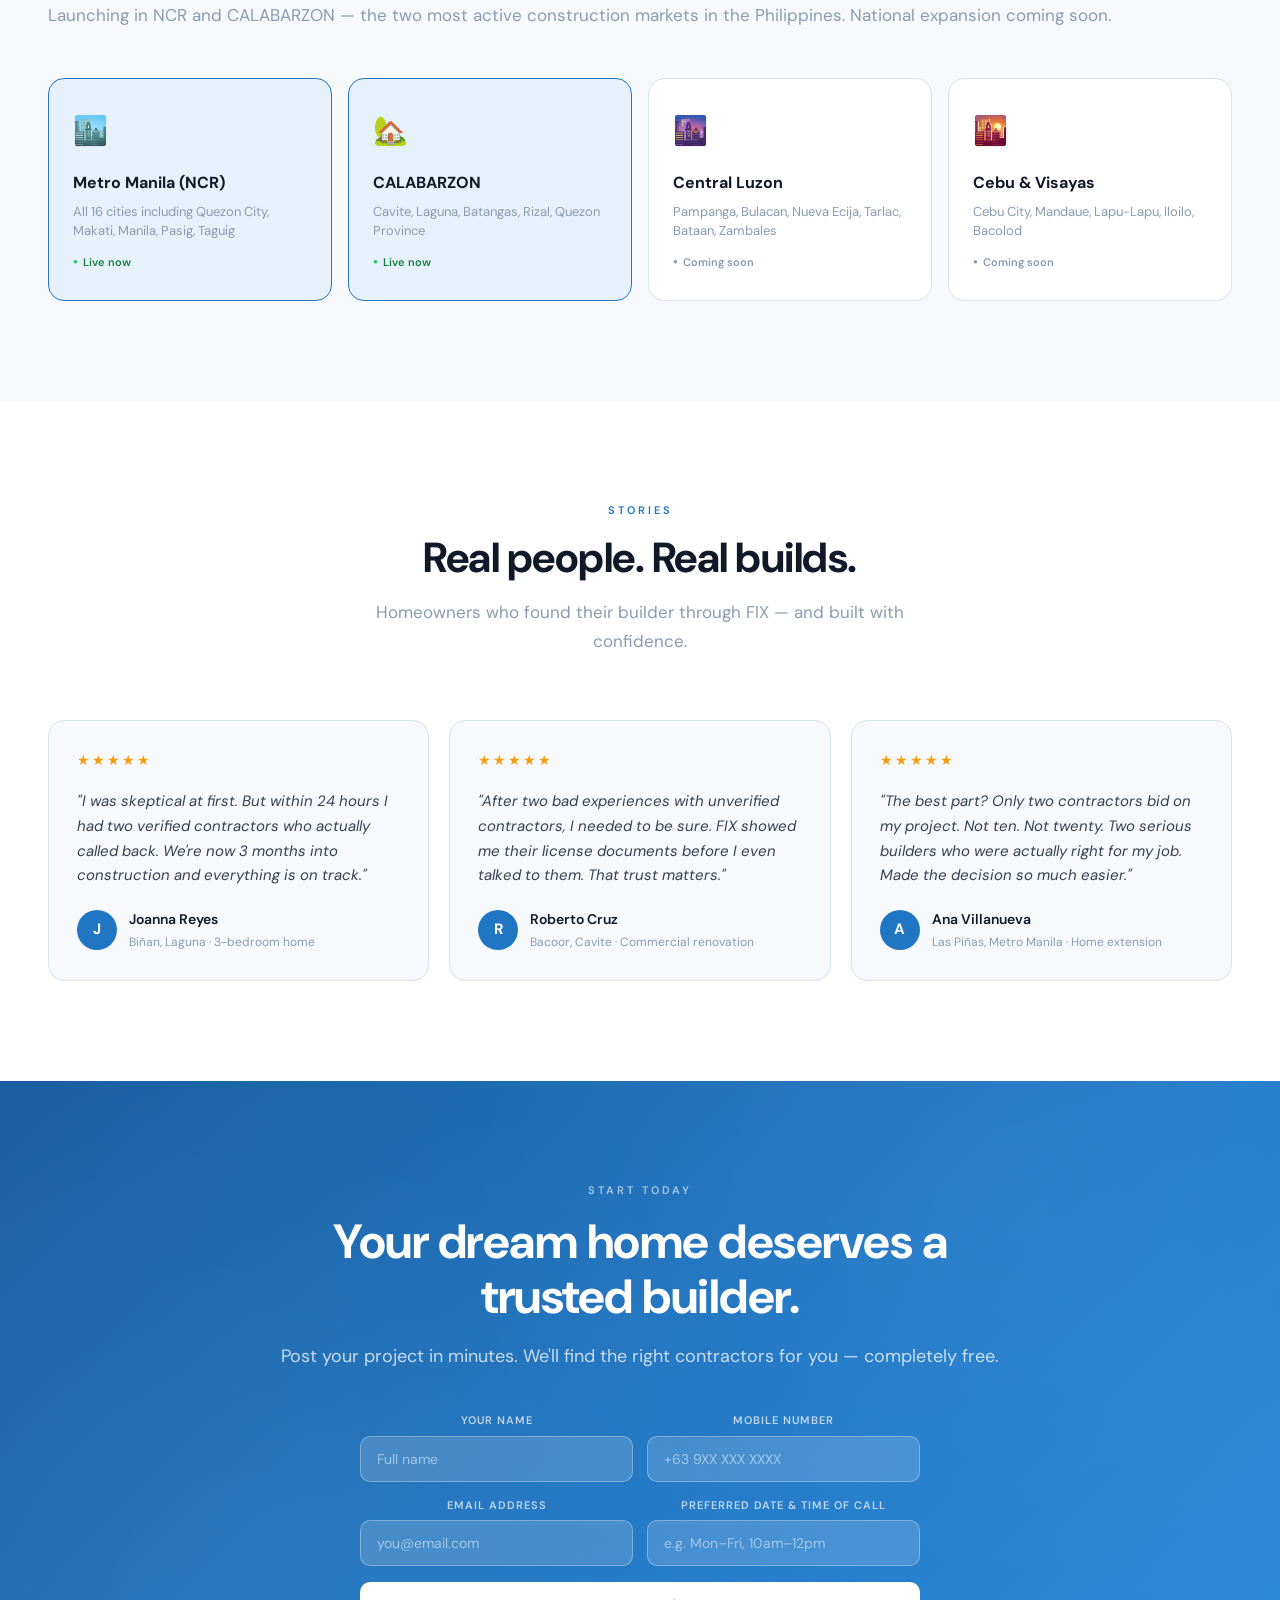
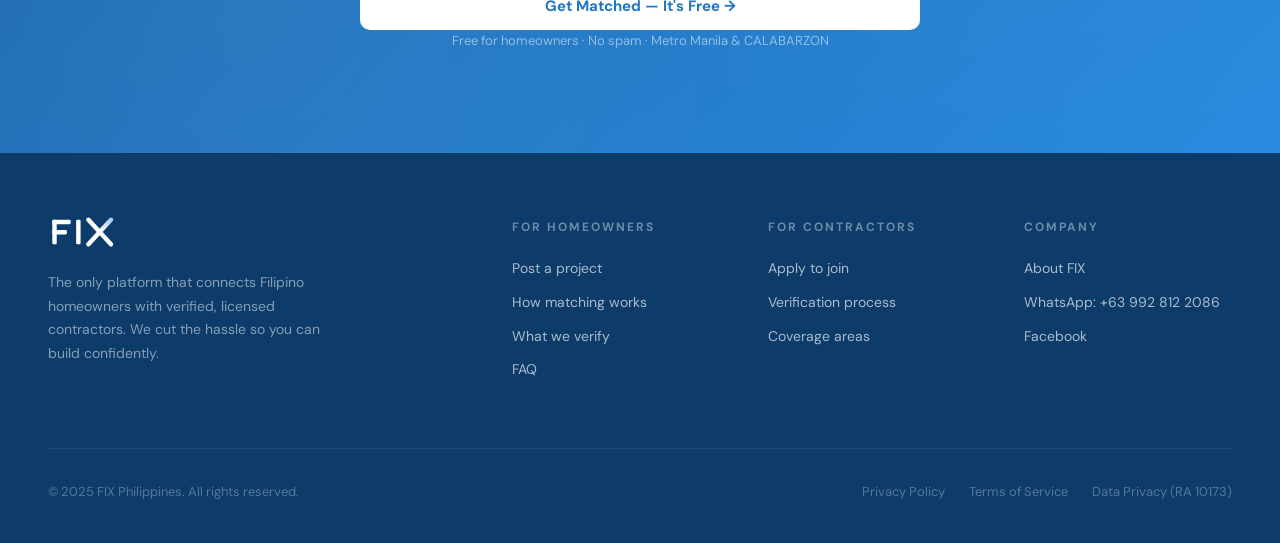
==== commit 28381491: "Placed Lot planner outside" ====
--- a/index.html
+++ b/index.html
@@ -57,6 +57,18 @@
 .nav-cta { background: var(--blue); color: white; font-size: 14px; font-weight: 600; padding: 10px 22px; border-radius: 8px; text-decoration: none; transition: background 0.2s, transform 0.15s; white-space: nowrap; }
 .nav-cta:hover { background: var(--blue-dark); transform: translateY(-1px); }
 
+/* Nav dropdown */
+.nav-dropdown { position: relative; }
+.nav-dropdown-btn { background: none; border: none; font-family: var(--font); font-size: 14px; font-weight: 500; color: var(--g700); cursor: pointer; padding: 0; display: flex; align-items: center; gap: 4px; transition: color 0.2s; }
+.nav-dropdown-btn:hover { color: var(--blue); }
+.nav-dropdown-menu { position: absolute; top: calc(100% + 16px); left: 50%; transform: translateX(-50%); background: white; border: 1px solid var(--g200); border-radius: 16px; padding: 8px; box-shadow: 0 16px 48px rgba(13,60,107,0.12); min-width: 240px; opacity: 0; pointer-events: none; transition: opacity 0.2s, transform 0.2s; transform: translateX(-50%) translateY(-8px); z-index: 300; }
+.nav-dropdown:hover .nav-dropdown-menu { opacity: 1; pointer-events: all; transform: translateX(-50%) translateY(0); }
+.nav-dropdown-item { display: flex; align-items: center; gap: 12px; padding: 12px 14px; border-radius: 10px; text-decoration: none; transition: background 0.15s; }
+.nav-dropdown-item:hover { background: var(--off); }
+.nav-dropdown-icon { font-size: 22px; flex-shrink: 0; width: 36px; height: 36px; background: var(--g100); border-radius: 8px; display: flex; align-items: center; justify-content: center; }
+.nav-dropdown-title { font-size: 14px; font-weight: 600; color: var(--g900); margin-bottom: 2px; }
+.nav-dropdown-sub { font-size: 11px; color: var(--g400); }
+
 /* ── HERO ── */
 .hero {
   min-height: 100vh;
@@ -93,6 +105,10 @@
 .btn-primary:hover { background: var(--blue-dark); transform: translateY(-2px); box-shadow: 0 8px 28px rgba(32,118,194,0.45); }
 .btn-ghost { background: rgba(255,255,255,0.08); color: white; font-size: 15px; font-weight: 500; padding: 14px 28px; border-radius: 10px; text-decoration: none; border: 1px solid rgba(255,255,255,0.2); transition: background 0.2s; }
 .btn-ghost:hover { background: rgba(255,255,255,0.14); }
+.hero-tools { display: flex; align-items: center; gap: 8px; flex-wrap: wrap; margin-top: 16px; }
+.hero-tools-label { font-size: 12px; color: rgba(255,255,255,0.35); font-weight: 500; white-space: nowrap; }
+.hero-tool-pill { display: inline-flex; align-items: center; gap: 5px; background: rgba(255,255,255,0.07); border: 1px solid rgba(255,255,255,0.15); color: rgba(255,255,255,0.65); font-size: 12px; font-weight: 500; padding: 6px 12px; border-radius: 100px; text-decoration: none; transition: background 0.2s, color 0.2s; white-space: nowrap; }
+.hero-tool-pill:hover { background: rgba(255,255,255,0.13); color: white; }
 .hero-trust { display: flex; align-items: center; gap: 10px; margin-top: 32px; }
 .hero-trust-text { font-size: 13px; color: rgba(255,255,255,0.4); }
 .hero-avatars { display: flex; }
@@ -600,14 +616,37 @@
   </a>
   <div class="nav-links">
     <a href="#how">How it works</a>
-    <a href="/calculator">Project Calculator</a>
-    <a href="/lot-planner">Lot Planner</a>
-    <a href="/lot-plotter">Lot Planner</a>
-    <a href="/solar" style="color:var(--solar,#F59E0B);font-weight:600;">☀️ Solar</a>
     <a href="#why">Why FIX</a>
     <a href="#contractors">For Contractors</a>
     <a href="#ofw">For OFWs</a>
-    <a href="#regions">Coverage</a>
+
+    <!-- Tools dropdown -->
+    <div class="nav-dropdown">
+      <button class="nav-dropdown-btn">Free Tools ▾</button>
+      <div class="nav-dropdown-menu">
+        <a href="/calculator" class="nav-dropdown-item">
+          <span class="nav-dropdown-icon">📐</span>
+          <div>
+            <div class="nav-dropdown-title">Project Calculator</div>
+            <div class="nav-dropdown-sub">Estimate your build cost</div>
+          </div>
+        </a>
+        <a href="/lot-planner" class="nav-dropdown-item">
+          <span class="nav-dropdown-icon">🏠</span>
+          <div>
+            <div class="nav-dropdown-title">Lot Planner</div>
+            <div class="nav-dropdown-sub">Visualize your lot & floor plan</div>
+          </div>
+        </a>
+        <a href="/solar" class="nav-dropdown-item">
+          <span class="nav-dropdown-icon">☀️</span>
+          <div>
+            <div class="nav-dropdown-title">FIX Solar</div>
+            <div class="nav-dropdown-sub">Cut your electricity bill</div>
+          </div>
+        </a>
+      </div>
+    </div>
   </div>
   <a href="#get-matched" class="nav-cta">Post Your Project →</a>
 </nav>
@@ -718,8 +757,12 @@
       <p class="hero-sub">Post your project once. Get matched with verified, licensed contractors in Metro Manila and CALABARZON — for free.</p>
       <div class="hero-ctas">
         <a href="#get-matched" class="btn-primary">Post Your Project Free →</a>
-        <a href="/calculator" class="btn-ghost">📐 Project Calculator</a>
-        <a href="/solar" style="background:rgba(245,158,11,0.15);color:#F59E0B;font-size:15px;font-weight:600;padding:14px 28px;border-radius:10px;text-decoration:none;border:1px solid rgba(245,158,11,0.3);transition:background 0.2s;">☀️ Solar Inquiry</a>
+      </div>
+      <div class="hero-tools">
+        <span class="hero-tools-label">Free tools:</span>
+        <a href="/calculator" class="hero-tool-pill">📐 Project Calculator</a>
+        <a href="/lot-planner" class="hero-tool-pill">🏠 Lot Planner</a>
+        <a href="/solar" class="hero-tool-pill">☀️ Solar Inquiry</a>
       </div>
       <div class="hero-trust">
         <div class="hero-avatars">
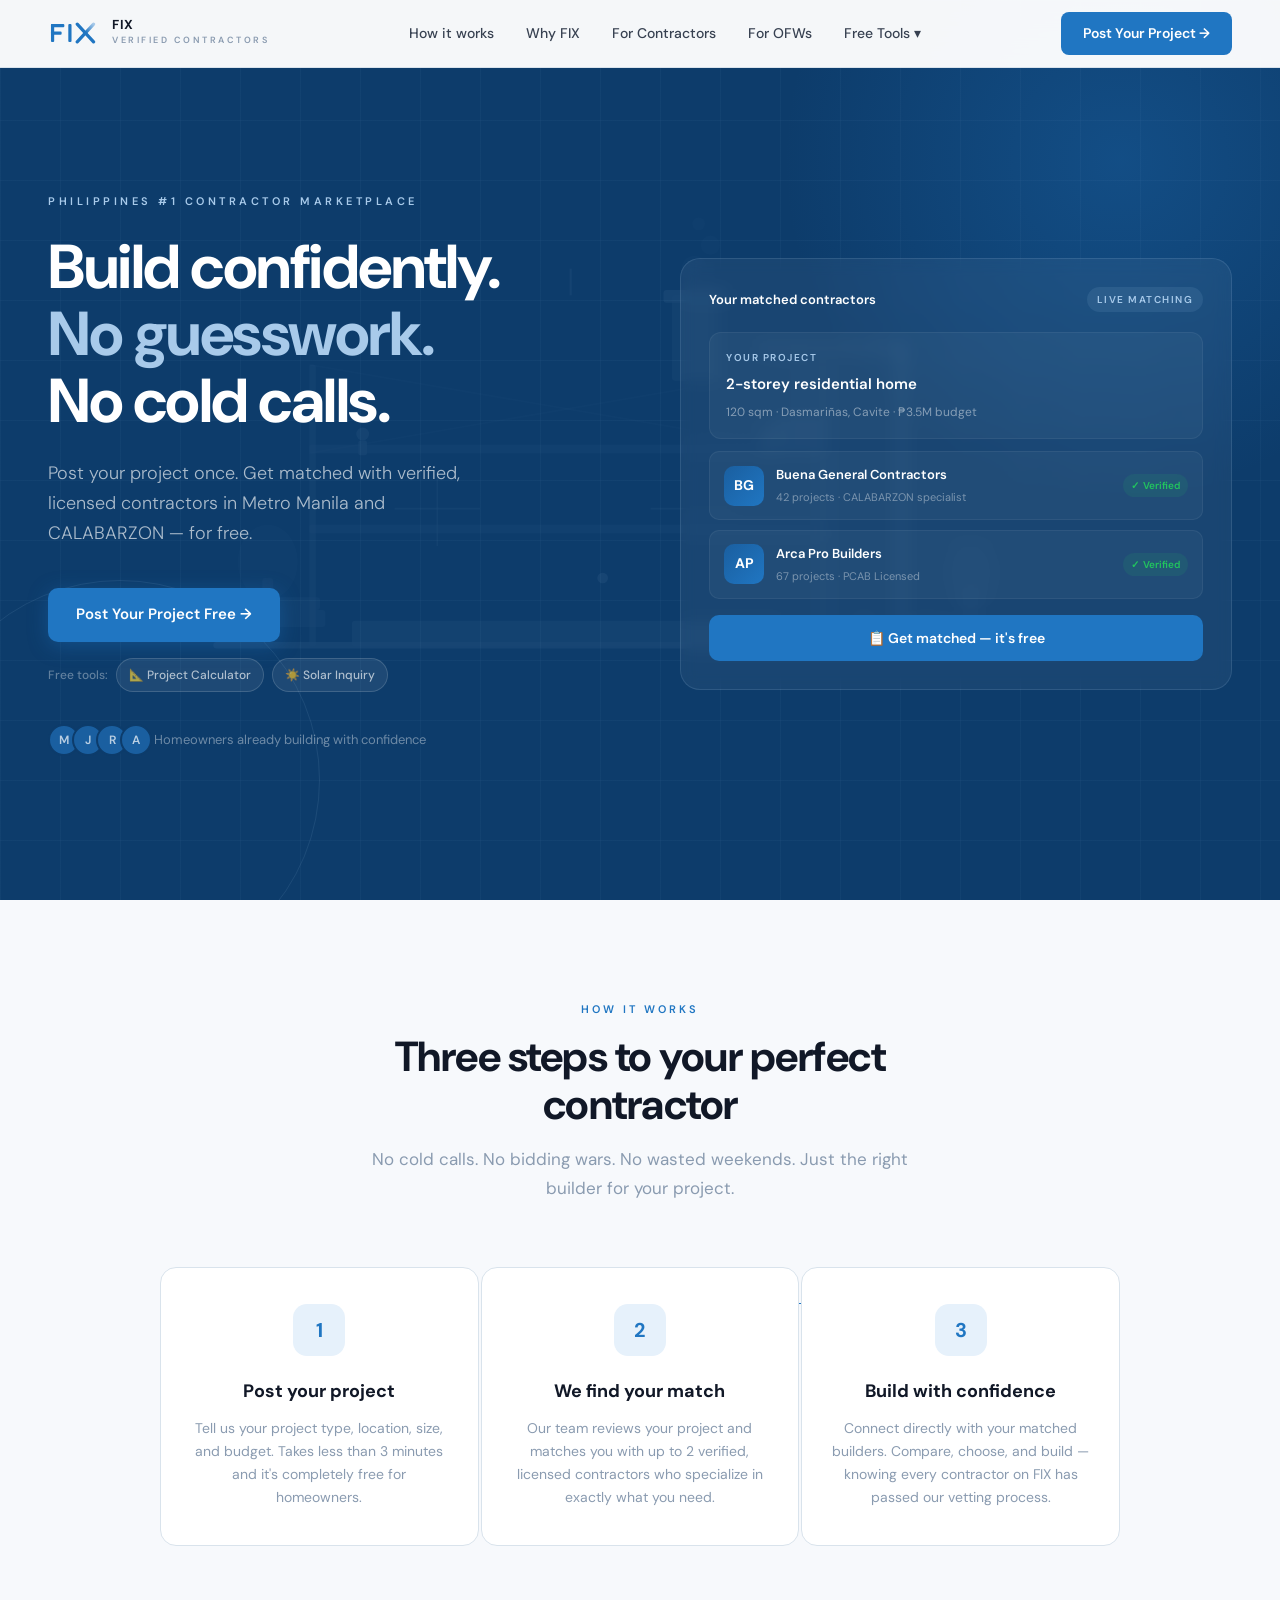
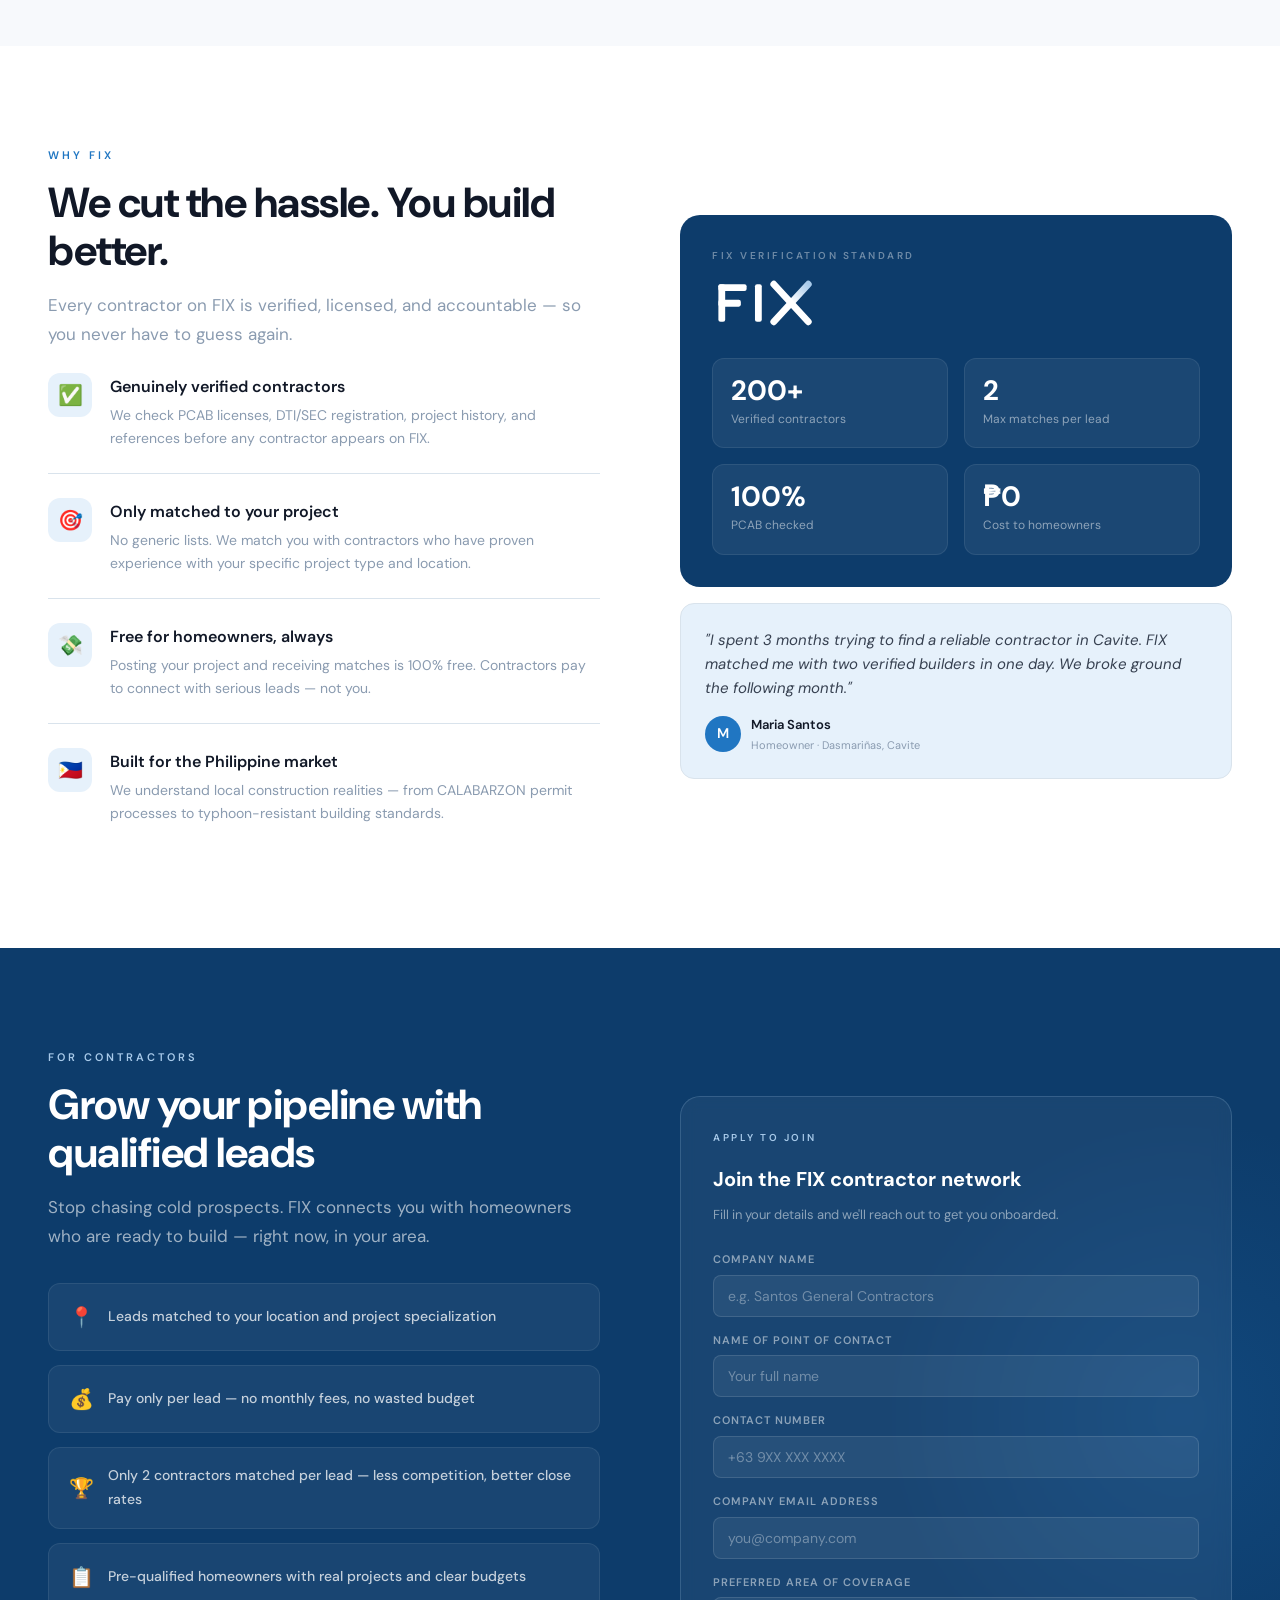
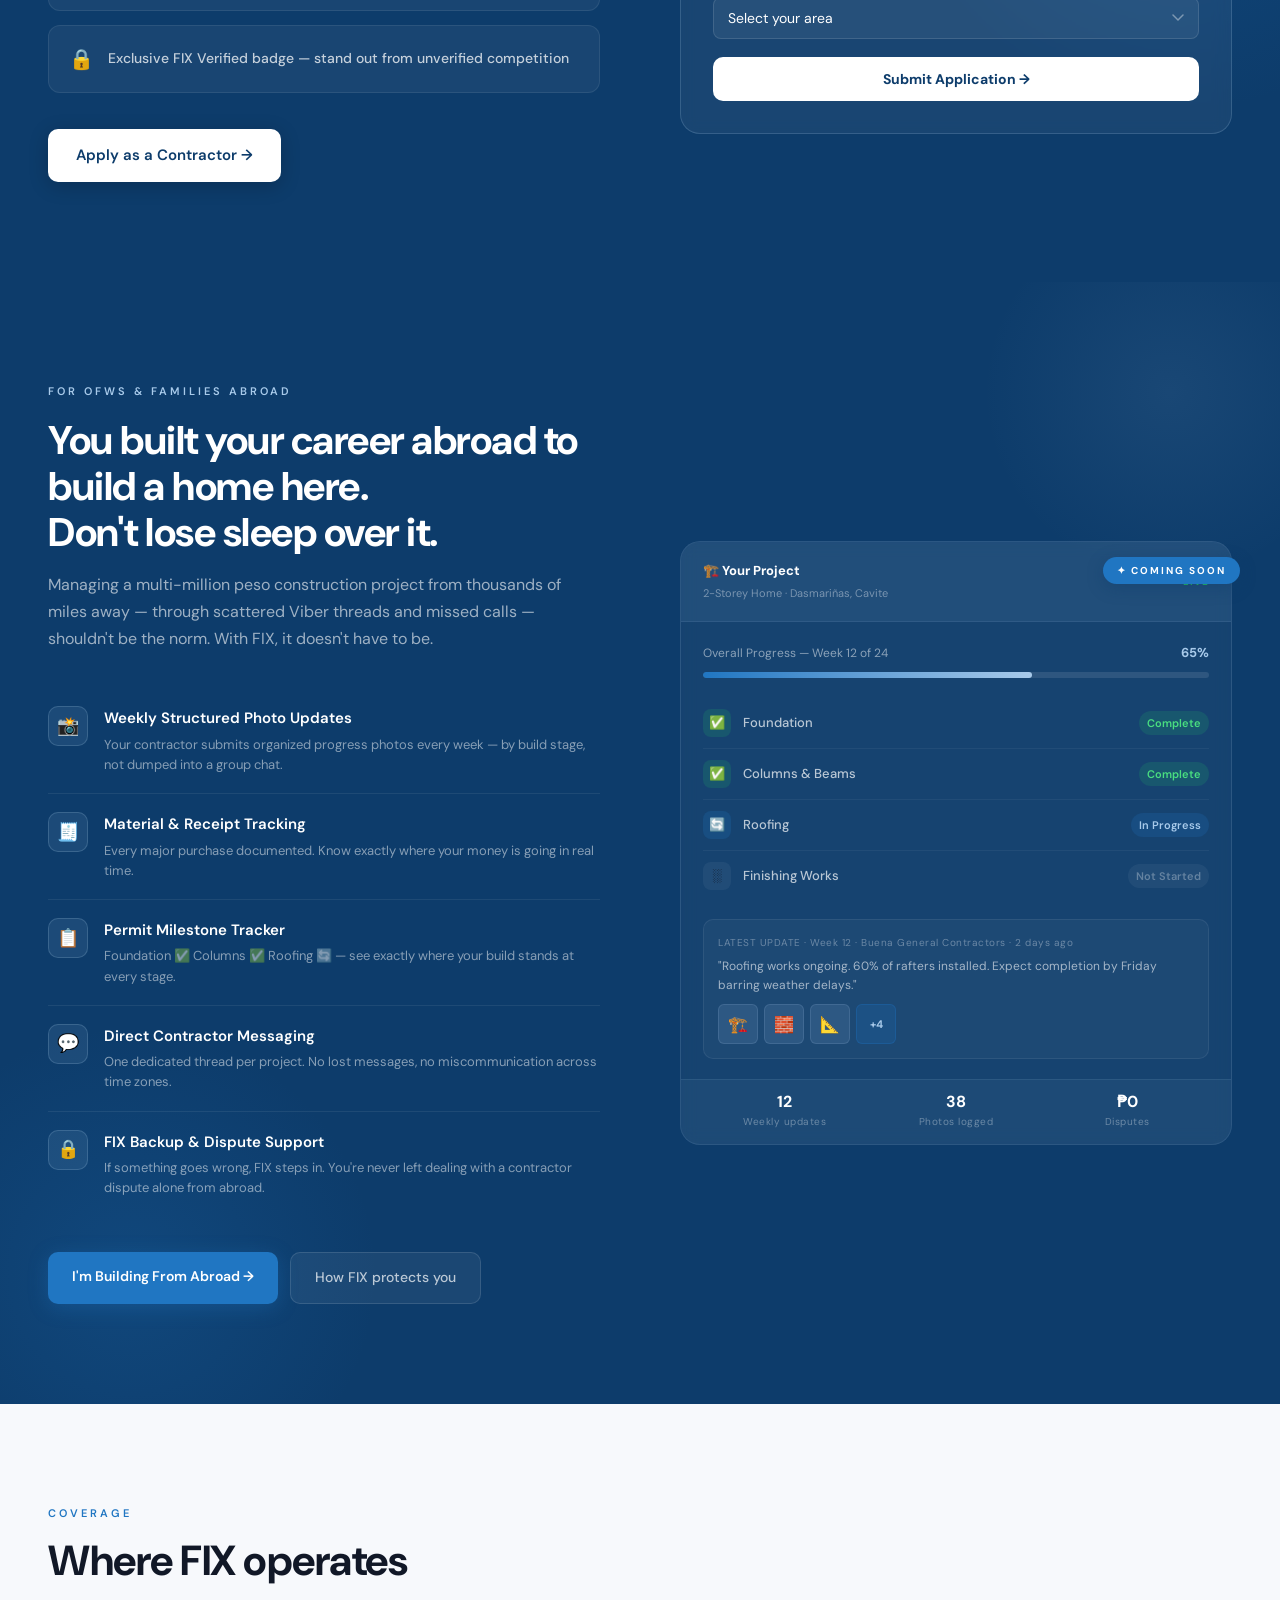
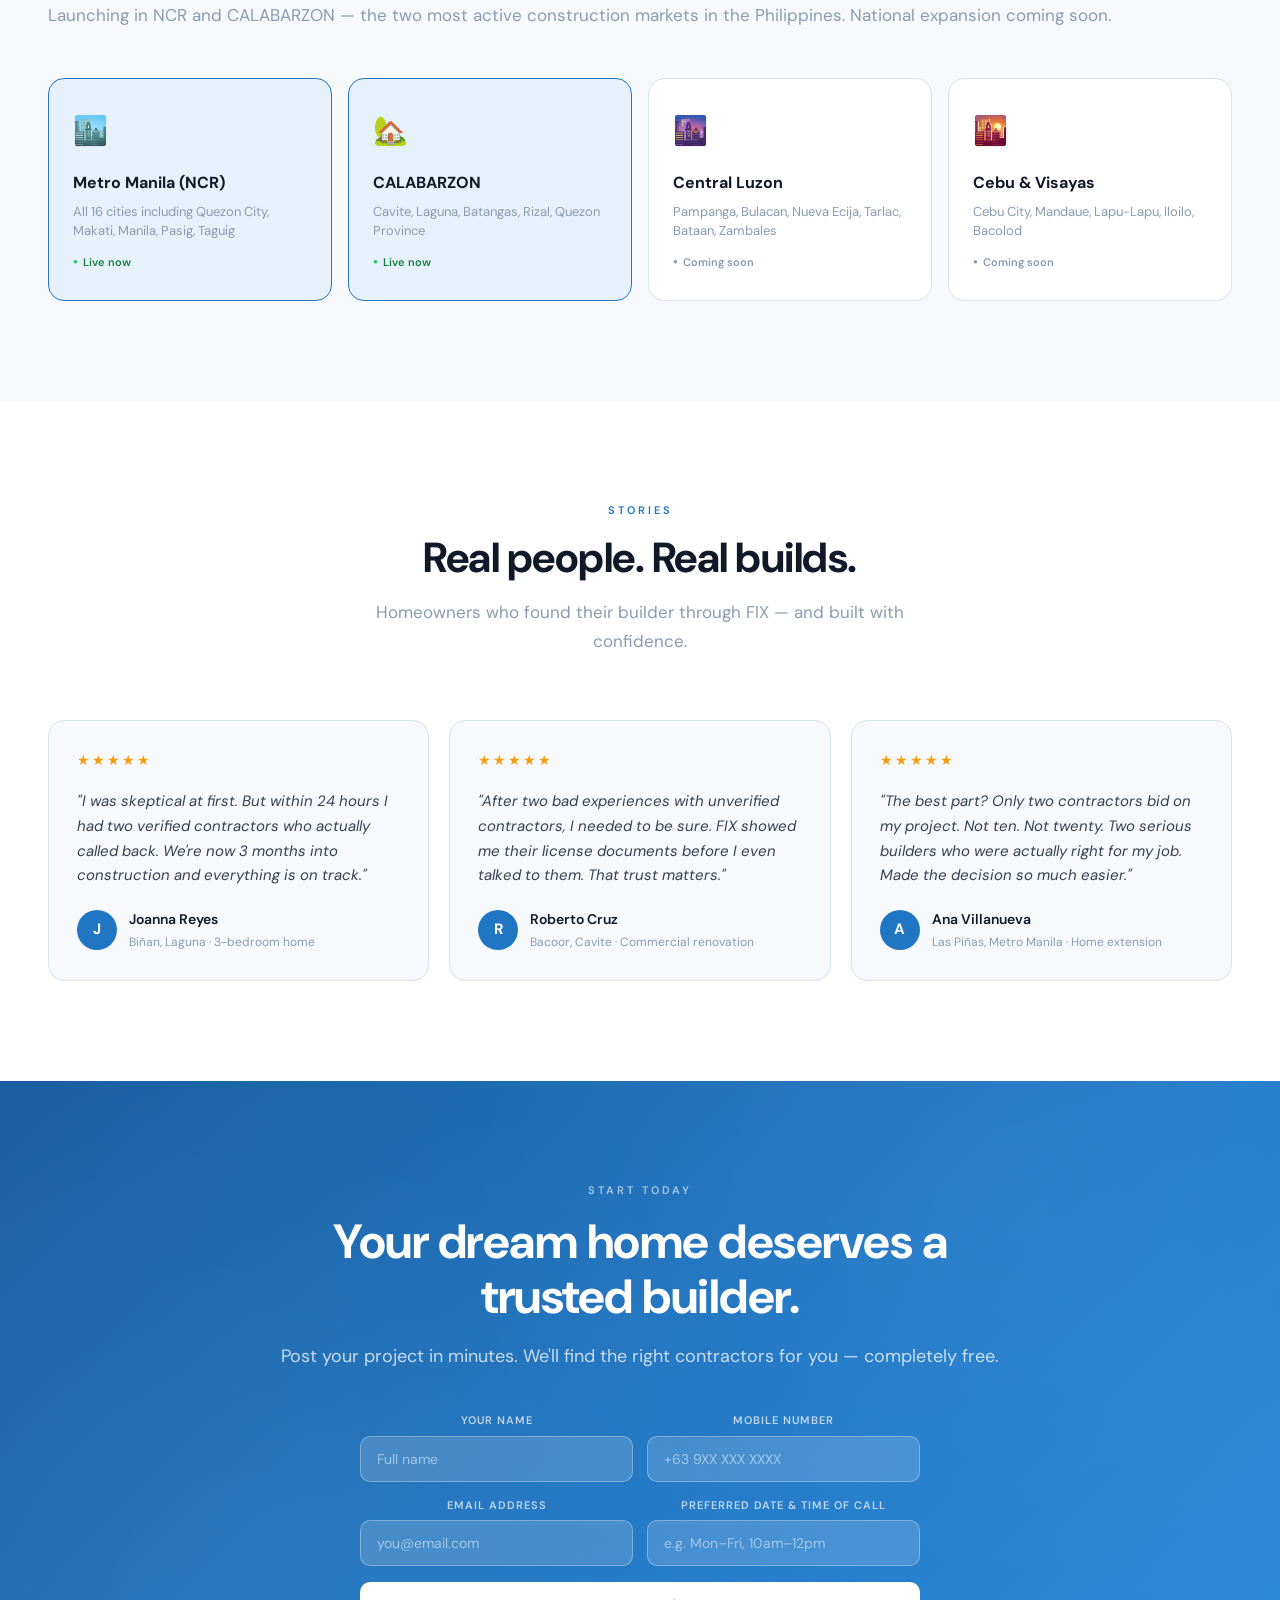
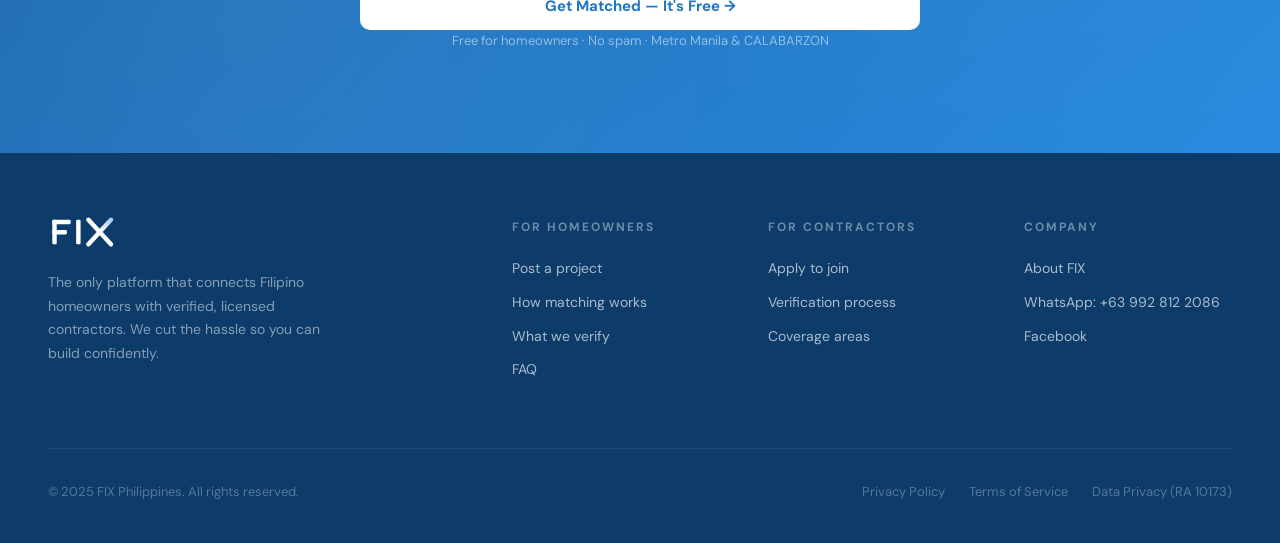
==== commit 57138599: "remove lot planner" ====
--- a/index.html
+++ b/index.html
@@ -631,13 +631,7 @@
             <div class="nav-dropdown-sub">Estimate your build cost</div>
           </div>
         </a>
-        <a href="/lot-planner" class="nav-dropdown-item">
-          <span class="nav-dropdown-icon">🏠</span>
-          <div>
-            <div class="nav-dropdown-title">Lot Planner</div>
-            <div class="nav-dropdown-sub">Visualize your lot & floor plan</div>
-          </div>
-        </a>
+
         <a href="/solar" class="nav-dropdown-item">
           <span class="nav-dropdown-icon">☀️</span>
           <div>
@@ -761,7 +755,6 @@
       <div class="hero-tools">
         <span class="hero-tools-label">Free tools:</span>
         <a href="/calculator" class="hero-tool-pill">📐 Project Calculator</a>
-        <a href="/lot-planner" class="hero-tool-pill">🏠 Lot Planner</a>
         <a href="/solar" class="hero-tool-pill">☀️ Solar Inquiry</a>
       </div>
       <div class="hero-trust">
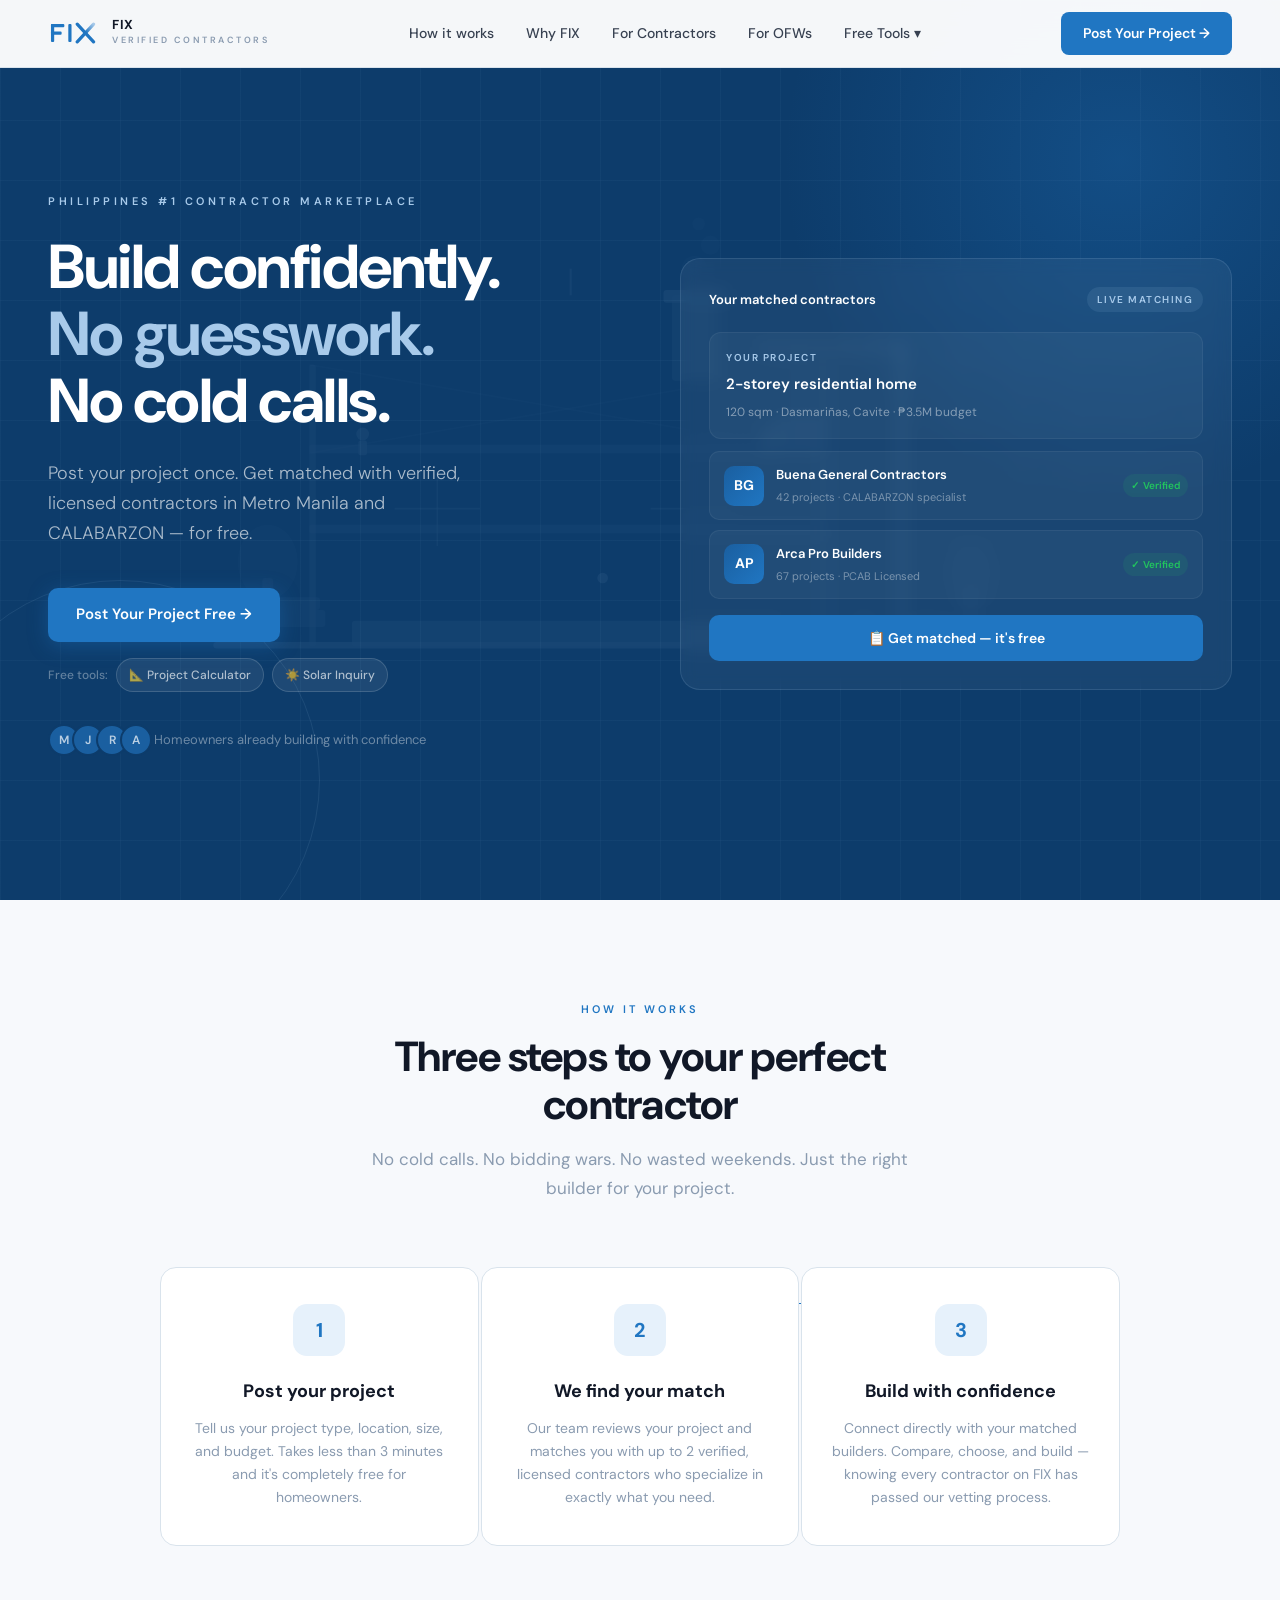
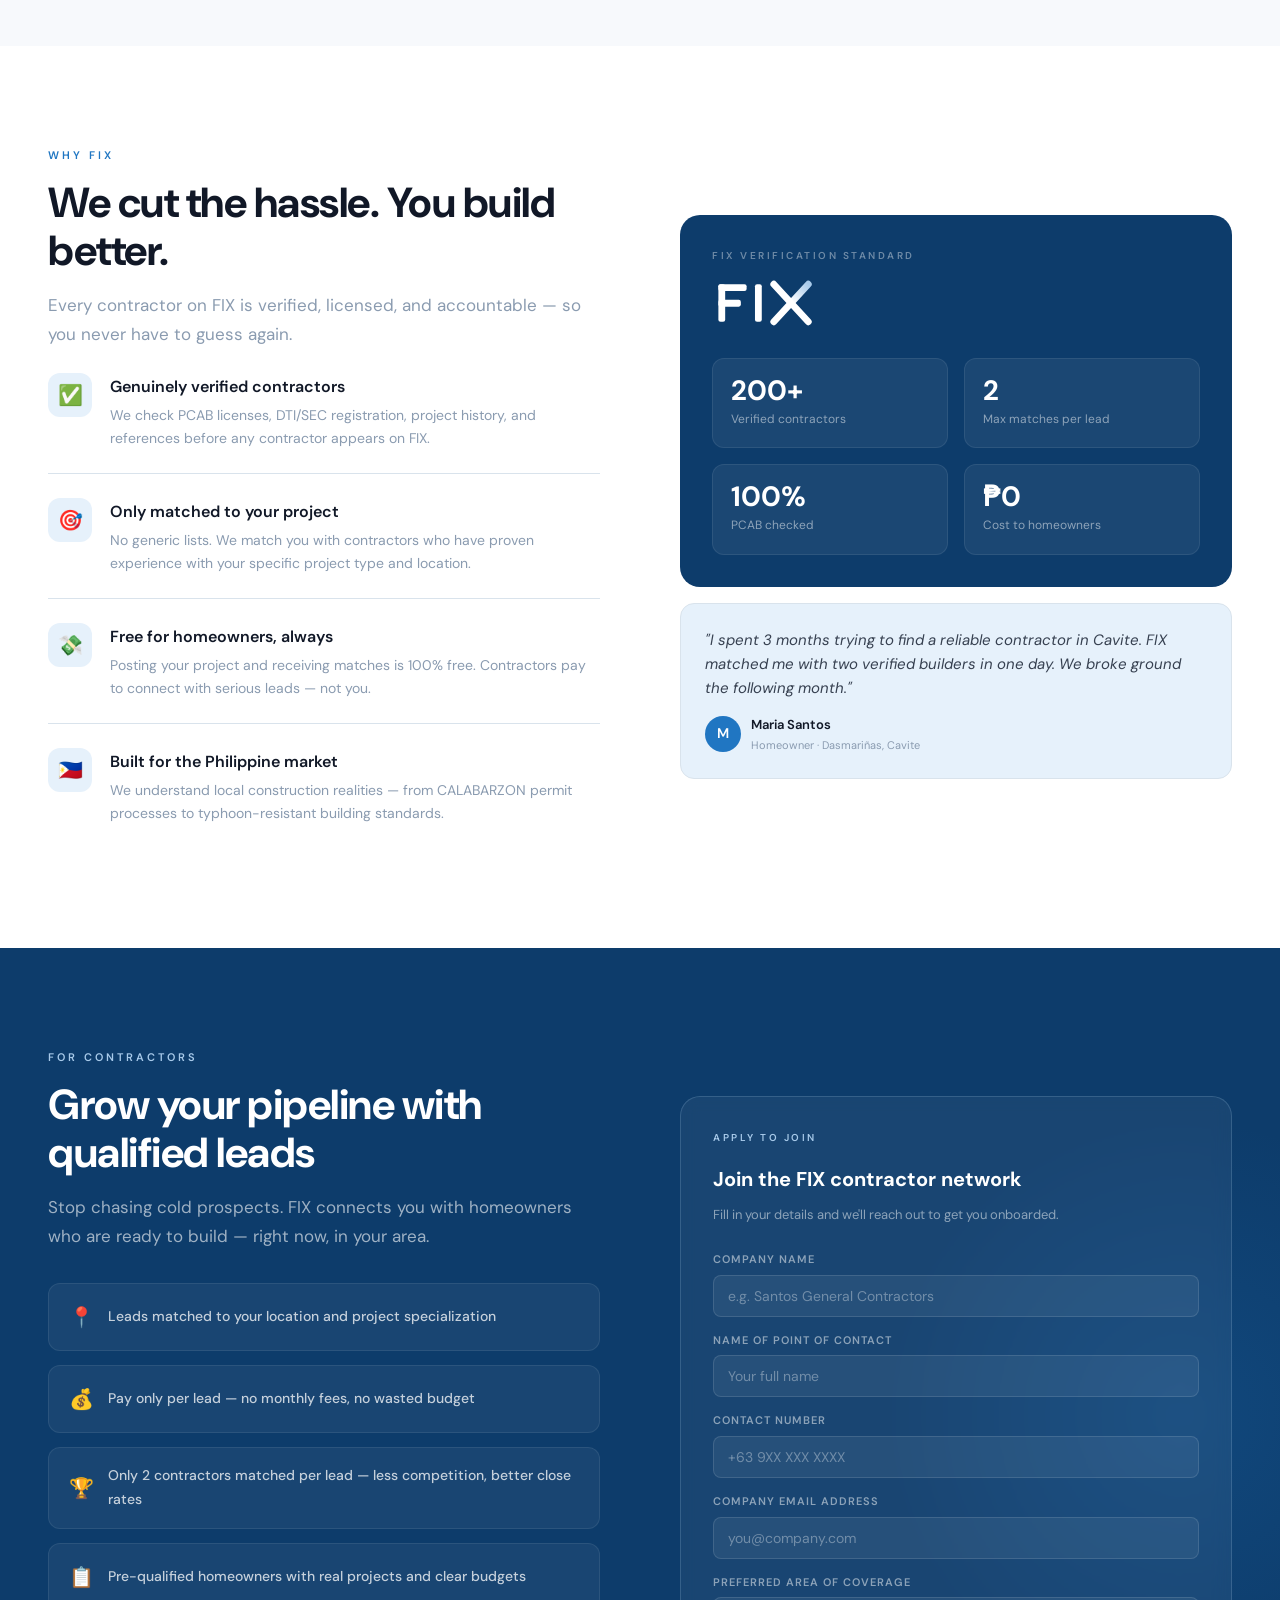
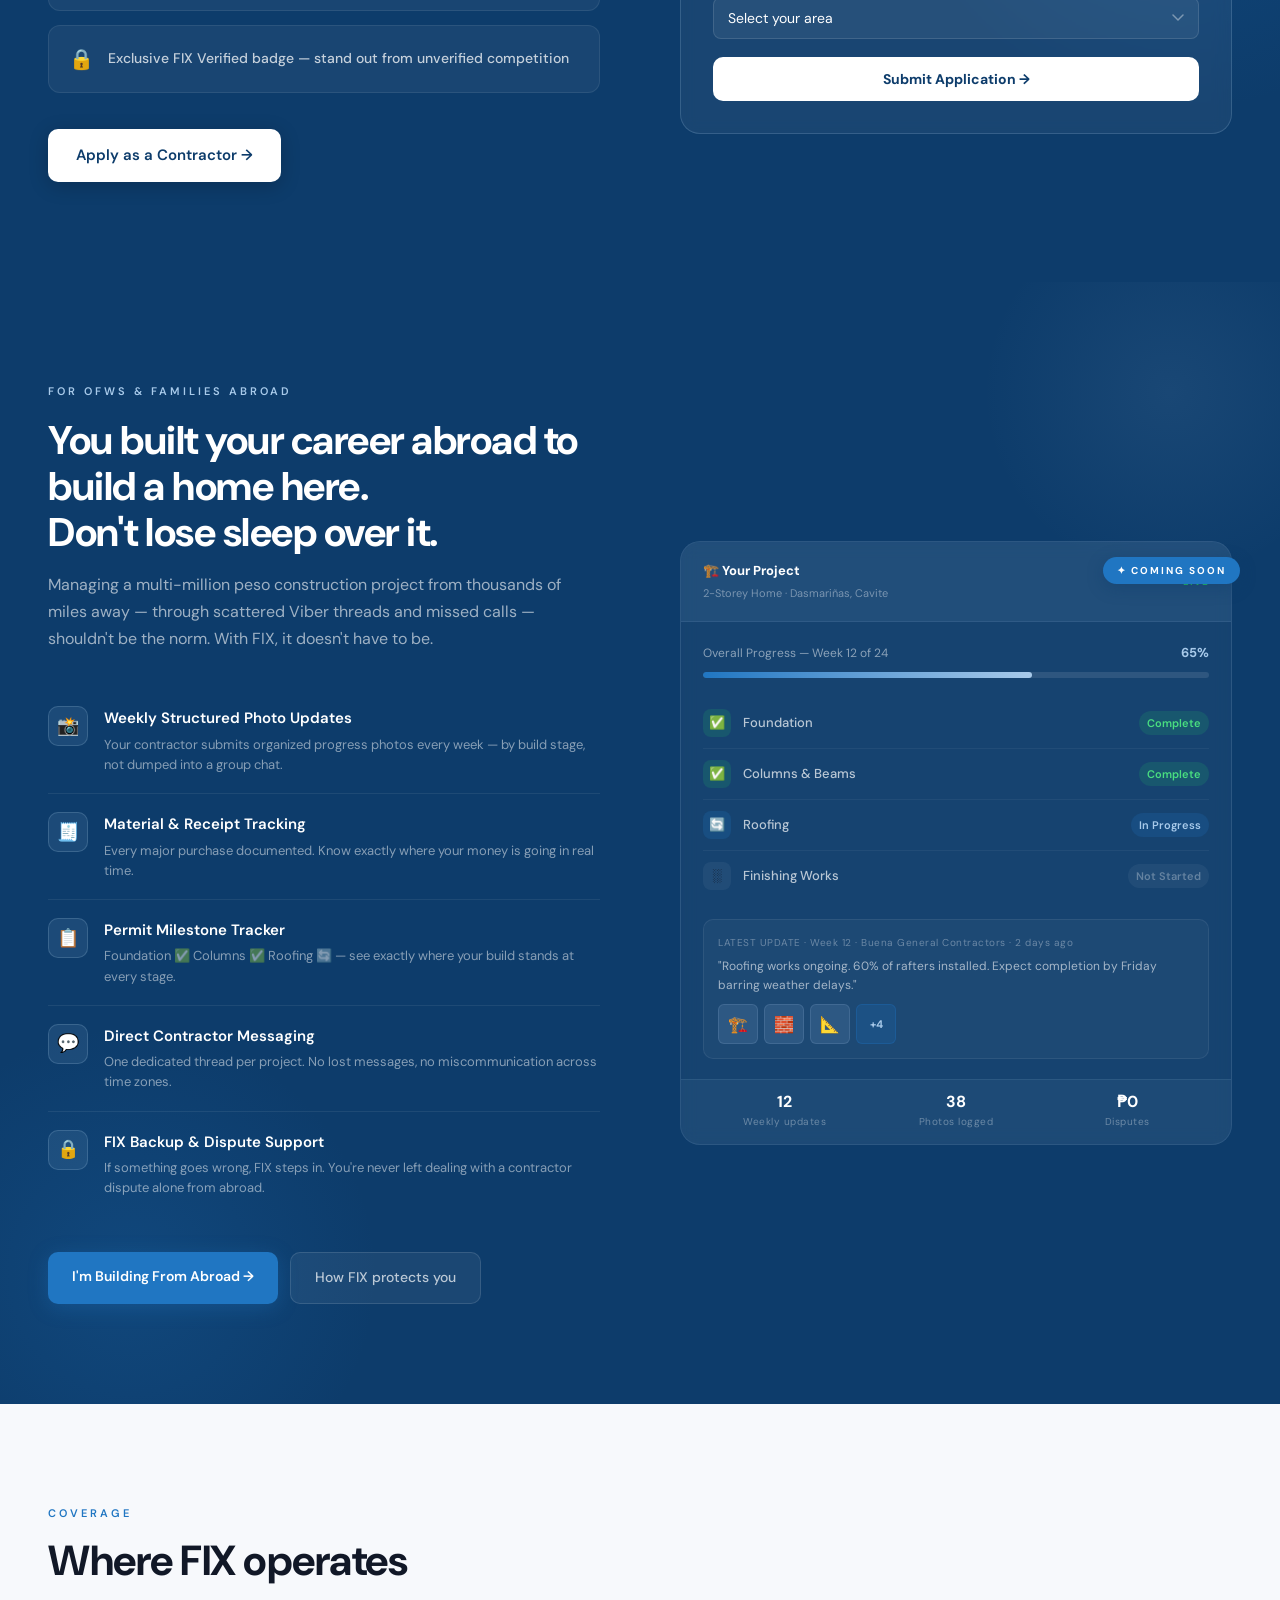
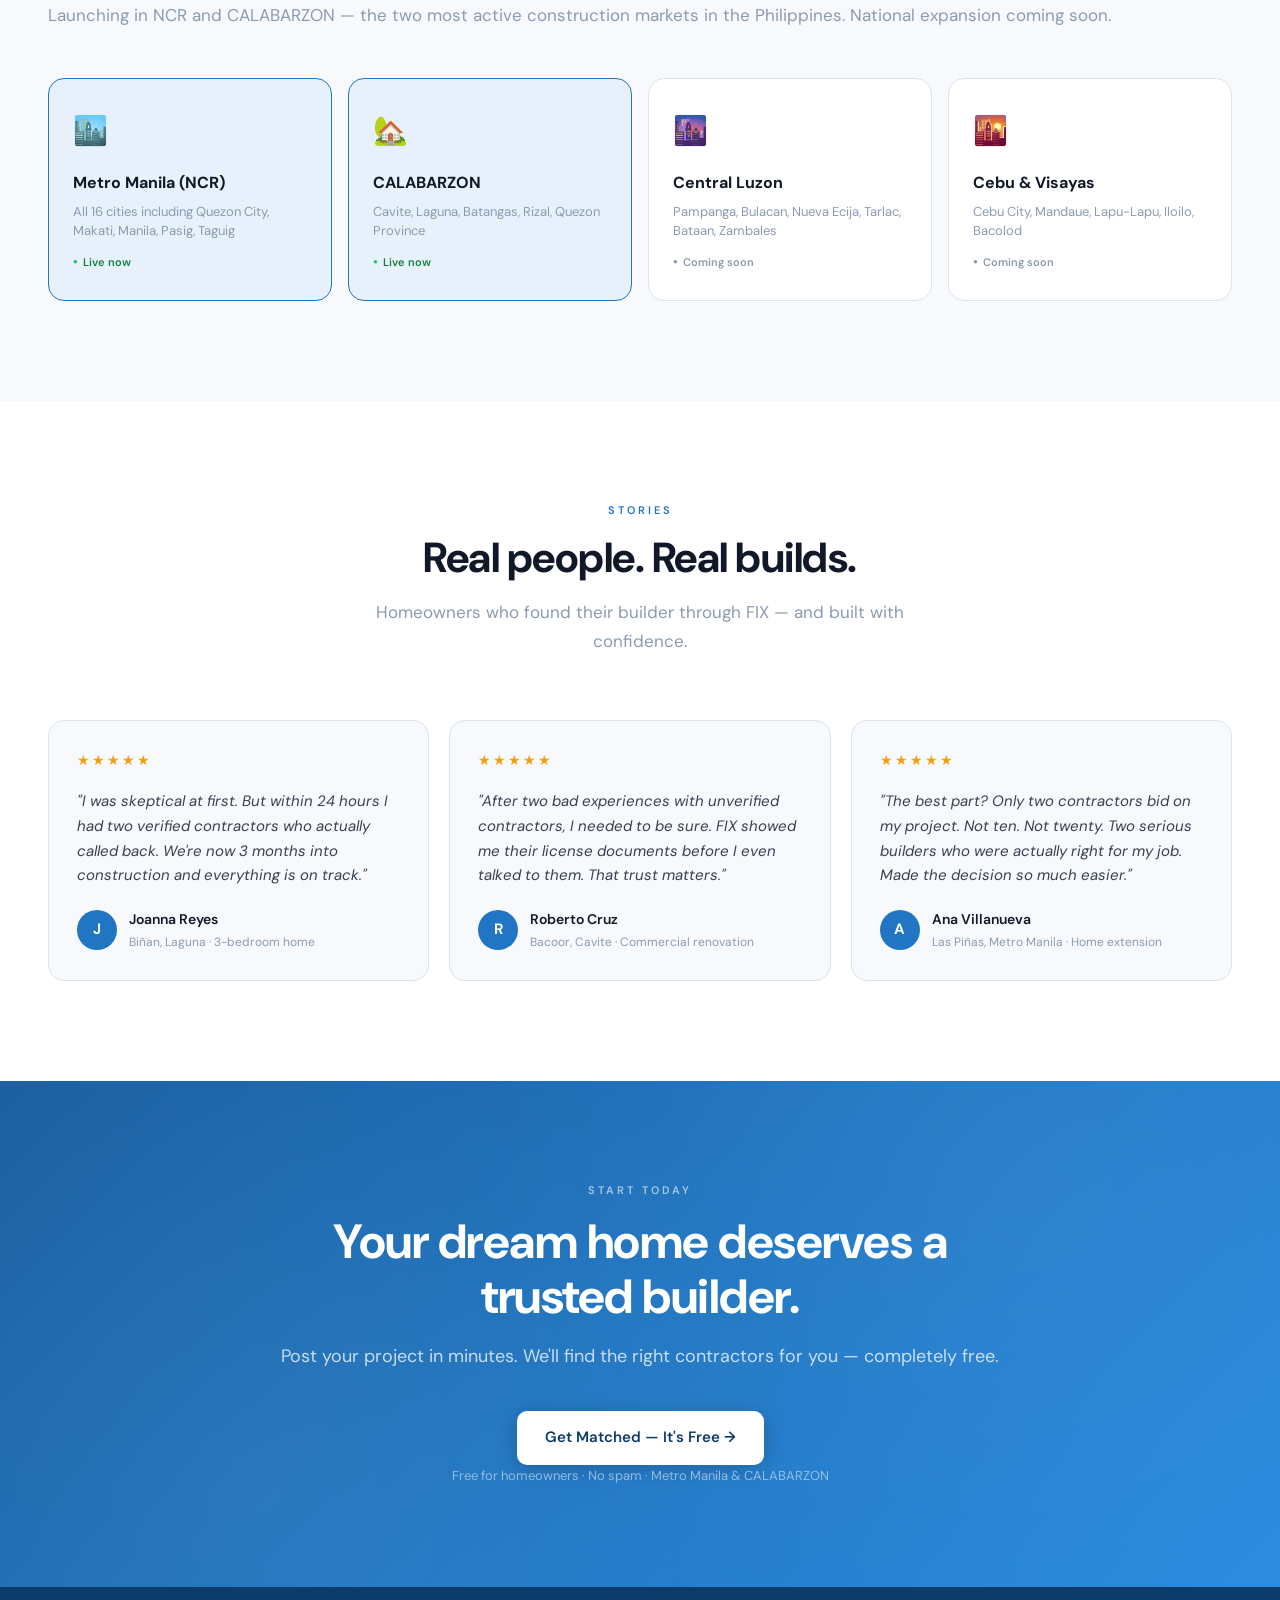
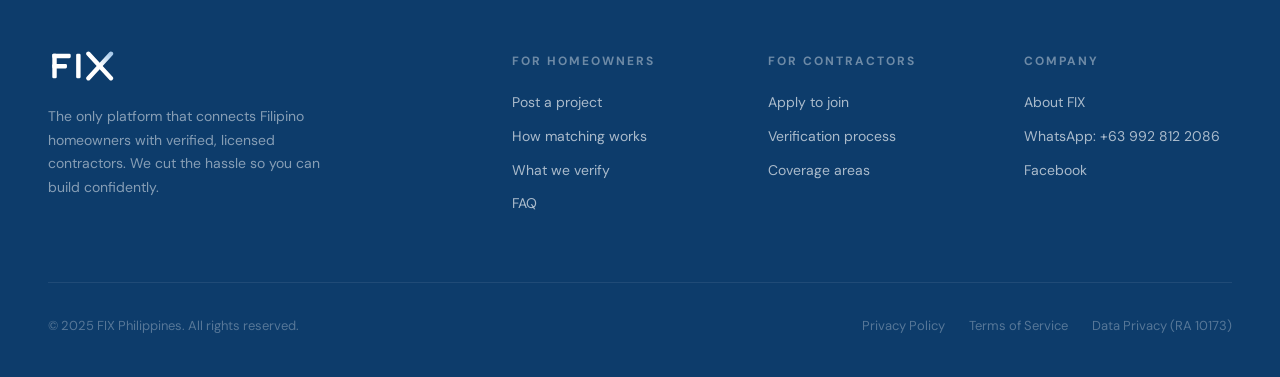
==== commit 35cc34f3: "update main page" ====
--- a/index.html
+++ b/index.html
@@ -642,7 +642,7 @@
       </div>
     </div>
   </div>
-  <a href="#get-matched" class="nav-cta">Post Your Project →</a>
+  <a href="/portal" class="nav-cta">Post Your Project →</a>
 </nav>
 
 <!-- ══════════ HERO ══════════ -->
@@ -750,7 +750,7 @@
       <h1 class="hero-h1">Build confidently.<br><em>No guesswork.</em><br>No cold calls.</h1>
       <p class="hero-sub">Post your project once. Get matched with verified, licensed contractors in Metro Manila and CALABARZON — for free.</p>
       <div class="hero-ctas">
-        <a href="#get-matched" class="btn-primary">Post Your Project Free →</a>
+        <a href="/portal" class="btn-primary">Post Your Project Free →</a>
       </div>
       <div class="hero-tools">
         <span class="hero-tools-label">Free tools:</span>
@@ -1033,7 +1033,7 @@
       </div>
 
       <div class="ofw-ctas reveal">
-        <a href="#get-matched" class="btn-ofw">I'm Building From Abroad →</a>
+        <a href="/portal" class="btn-ofw">I'm Building From Abroad →</a>
         <a href="#why" class="btn-ofw-ghost">How FIX protects you</a>
       </div>
     </div>
@@ -1205,29 +1205,7 @@
     <span class="eyebrow" style="color:rgba(255,255,255,0.6);">Start today</span>
     <h2 class="cta-h2">Your dream home deserves a trusted builder.</h2>
     <p class="cta-sub">Post your project in minutes. We'll find the right contractors for you — completely free.</p>
-    <form class="homeowner-form" name="homeowner-leads" method="POST" data-netlify="true" netlify-honeypot="bot-field" id="homeowner-form">
-      <input type="hidden" name="form-name" value="homeowner-leads">
-      <input type="hidden" name="bot-field" style="display:none">
-      <div class="homeowner-form-grid">
-        <div class="form-group">
-          <label class="form-label form-label-light">Your Name</label>
-          <input type="text" name="name" class="cta-input" placeholder="Full name" id="h-name" required>
-        </div>
-        <div class="form-group">
-          <label class="form-label form-label-light">Mobile Number</label>
-          <input type="tel" name="mobile" class="cta-input" placeholder="+63 9XX XXX XXXX" id="h-phone" required>
-        </div>
-        <div class="form-group">
-          <label class="form-label form-label-light">Email Address</label>
-          <input type="email" name="email" class="cta-input" placeholder="you@email.com" id="h-email" required>
-        </div>
-        <div class="form-group">
-          <label class="form-label form-label-light">Preferred Date &amp; Time of Call</label>
-          <input type="text" name="preferred-schedule" class="cta-input" placeholder="e.g. Mon–Fri, 10am–12pm" id="h-schedule">
-        </div>
-      </div>
-      <button type="submit" class="cta-btn" id="homeowner-submit-btn">Get Matched — It's Free →</button>
-    </form>
+    <a href="/portal" class="btn-white">Get Matched — It's Free →</a>
     <div class="cta-note">Free for homeowners · No spam · Metro Manila &amp; CALABARZON</div>
   </div>
 </section>
@@ -1336,31 +1314,6 @@
   overlay.addEventListener('click', function(e) {
     if (e.target === this) closeModal(this.id);
   });
-});
-
-// Homeowner form submit
-document.getElementById('homeowner-form').addEventListener('submit', function(e) {
-  e.preventDefault();
-  const form = this;
-  const name = document.getElementById('h-name').value.trim();
-  const phone = document.getElementById('h-phone').value.trim();
-  const email = document.getElementById('h-email').value.trim();
-  if (!name || !phone || !email) {
-    [document.getElementById('h-name'), document.getElementById('h-phone'), document.getElementById('h-email')].forEach(el => {
-      if (!el.value.trim()) el.style.borderColor = 'rgba(255,120,120,0.8)';
-    });
-    return;
-  }
-  const data = new FormData(form);
-  fetch('/', { method: 'POST', headers: { 'Content-Type': 'application/x-www-form-urlencoded' }, body: new URLSearchParams(data).toString() })
-    .then(() => {
-      form.reset();
-      openModal('modal-homeowner');
-    })
-    .catch(() => {
-      form.reset();
-      openModal('modal-homeowner'); // still show confirmation
-    });
 });
 
 // Contractor form submit
@@ -1398,7 +1351,7 @@
 
 // Hero match button
 document.querySelector('.hero-match-btn').addEventListener('click', function() {
-  document.querySelector('#get-matched').scrollIntoView({ behavior: 'smooth' });
+  location.href='/portal';
 });
 
 // Smooth scroll for anchor links
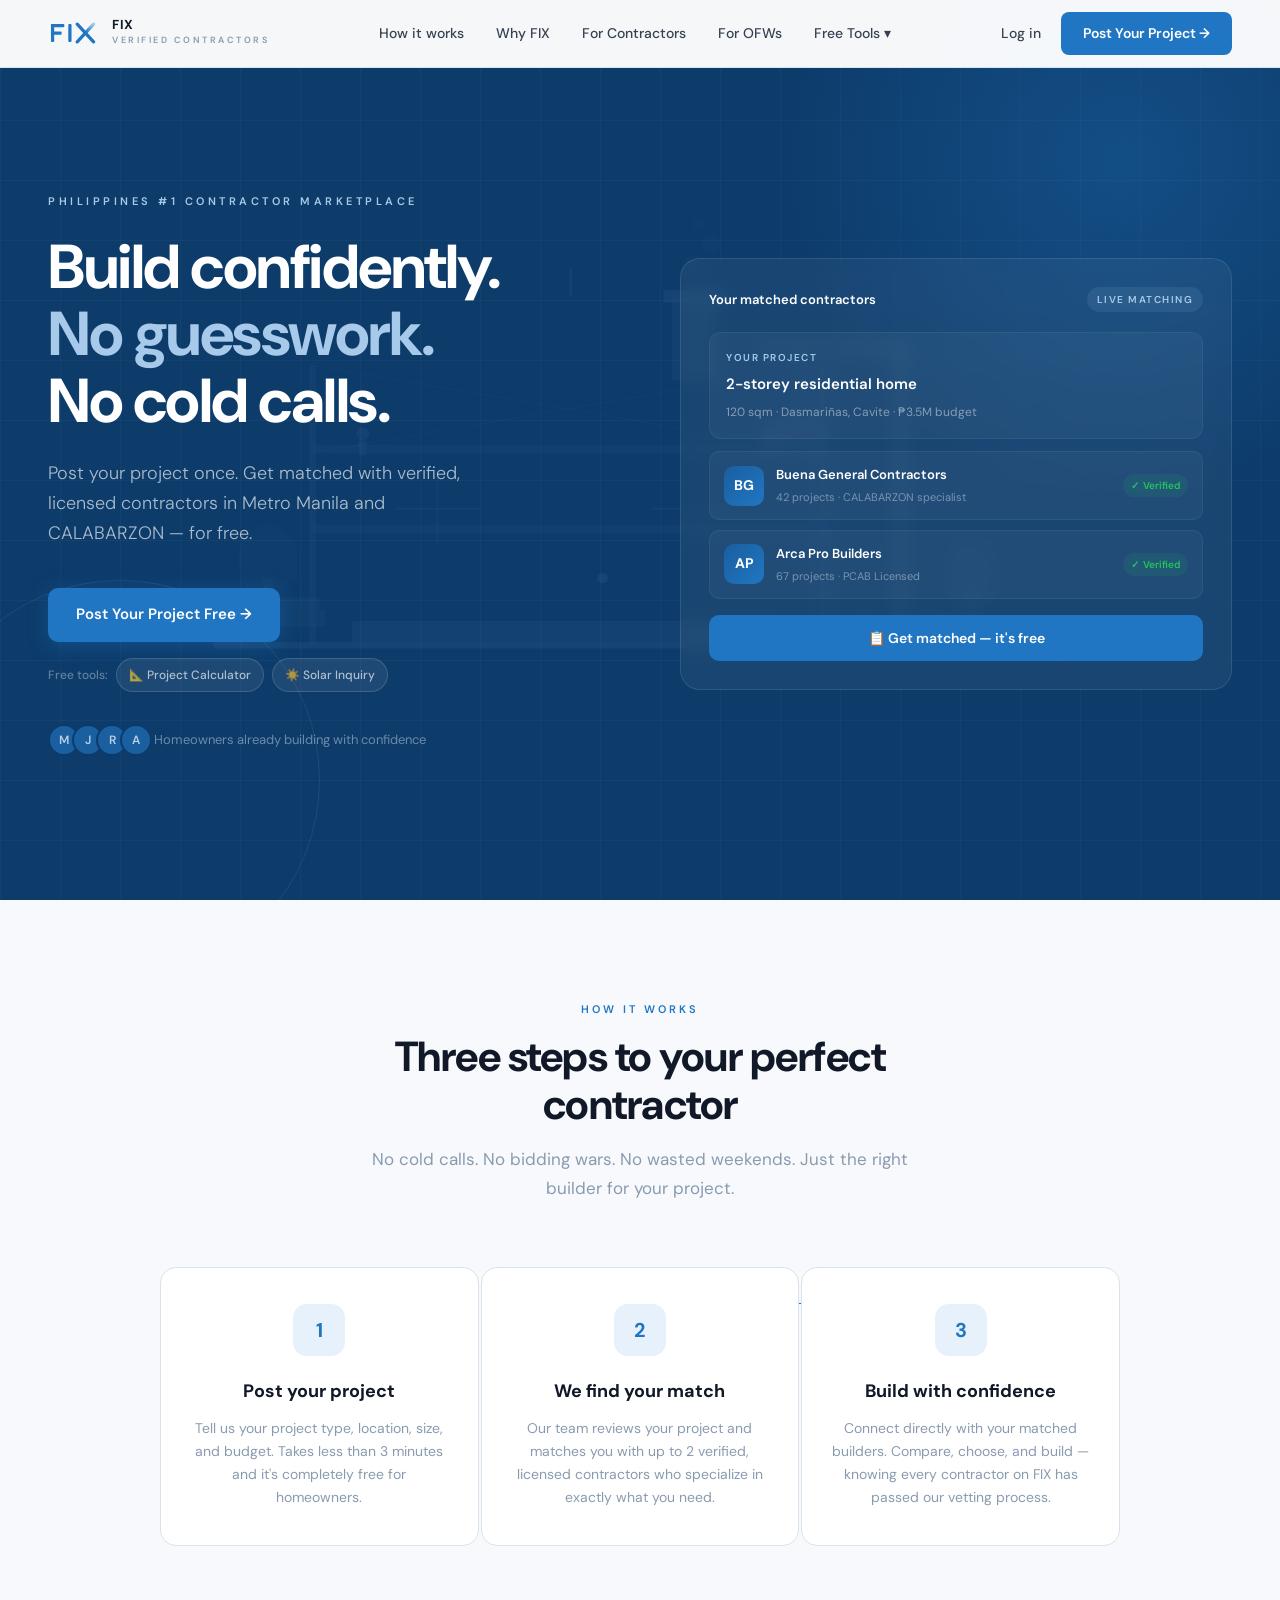
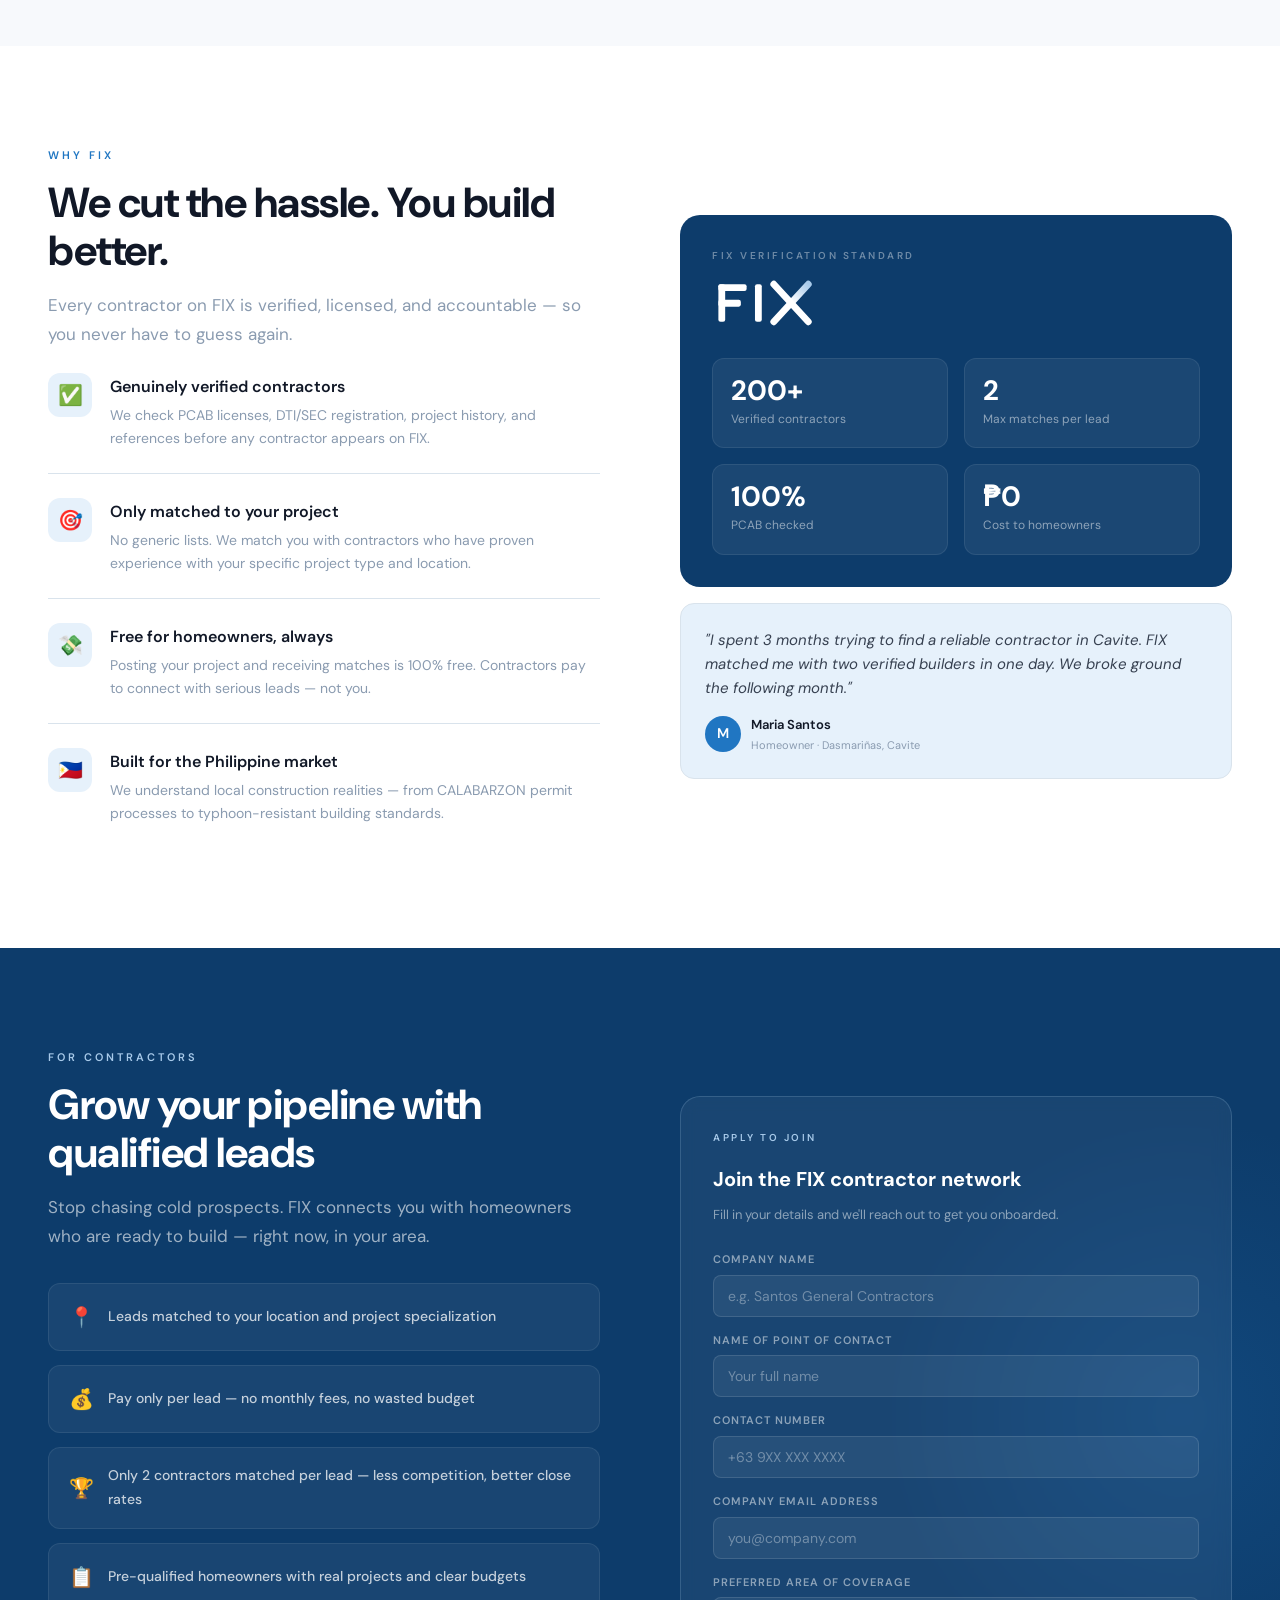
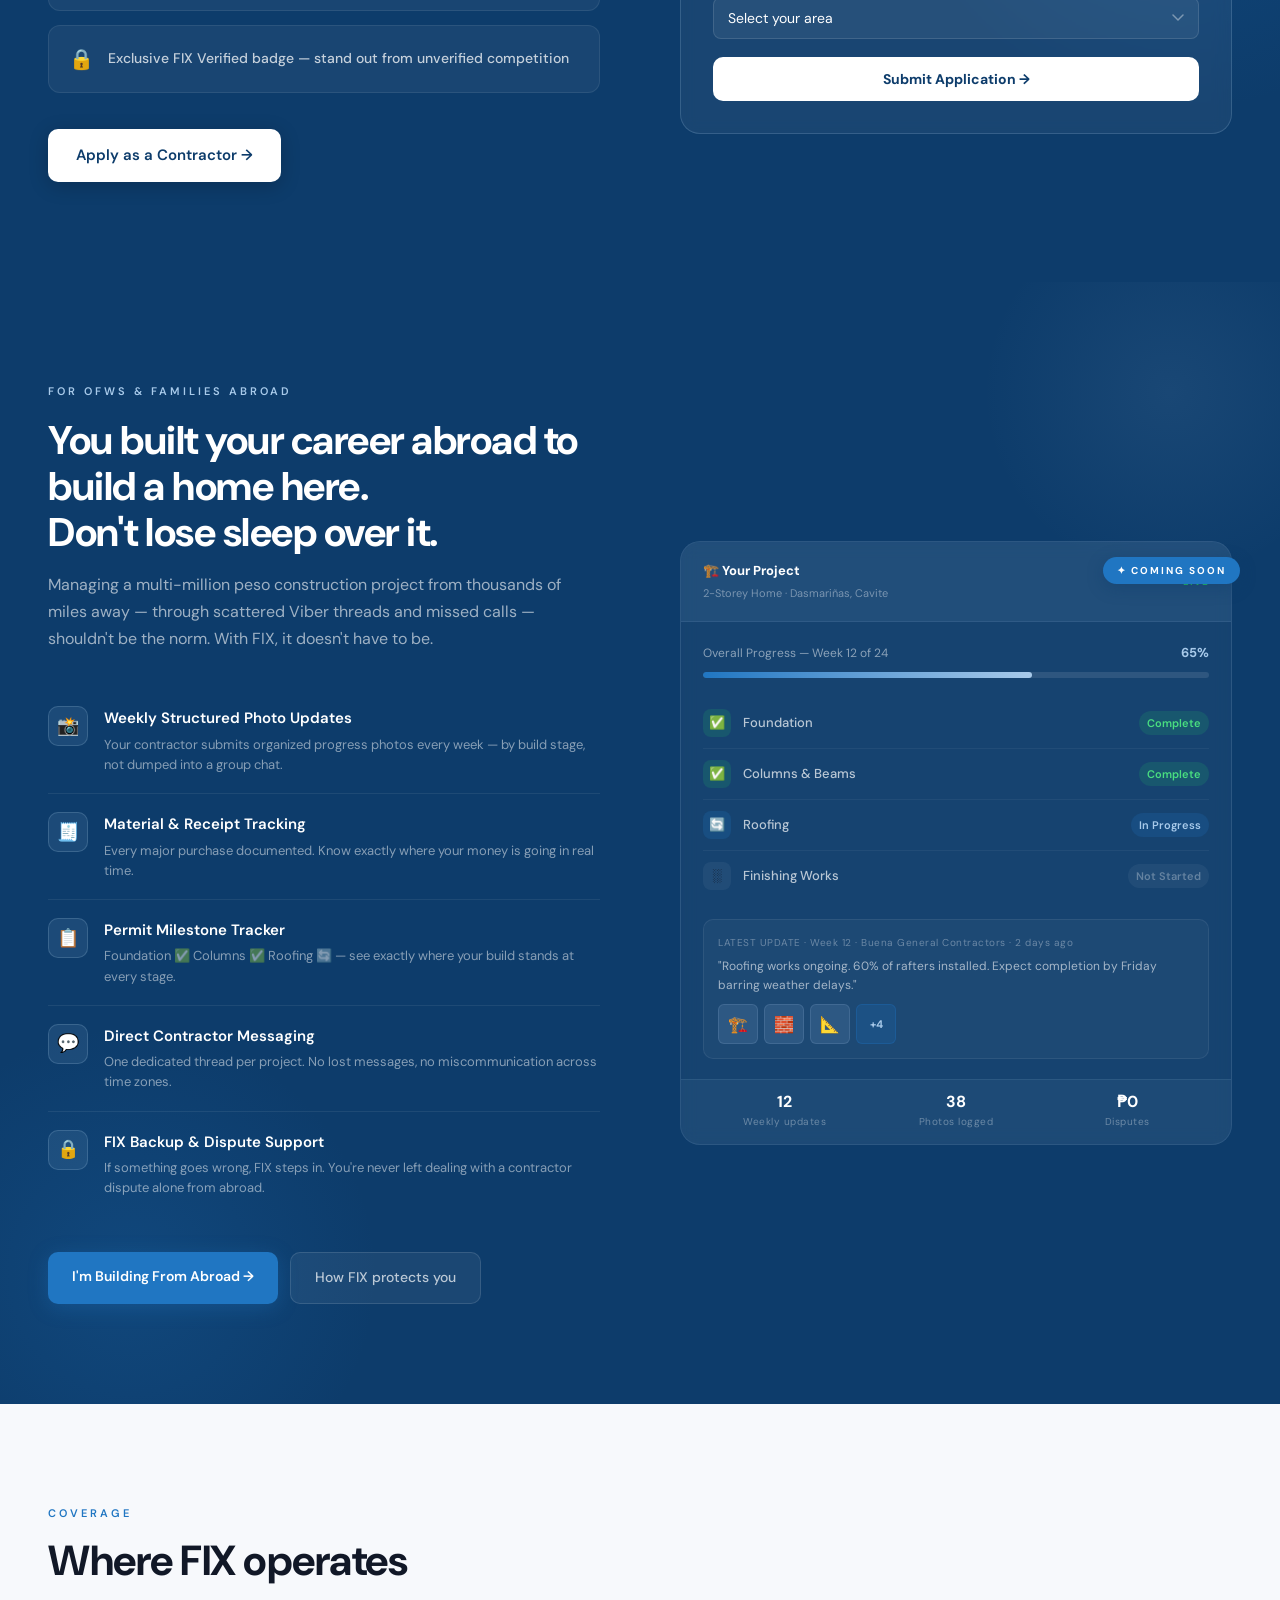
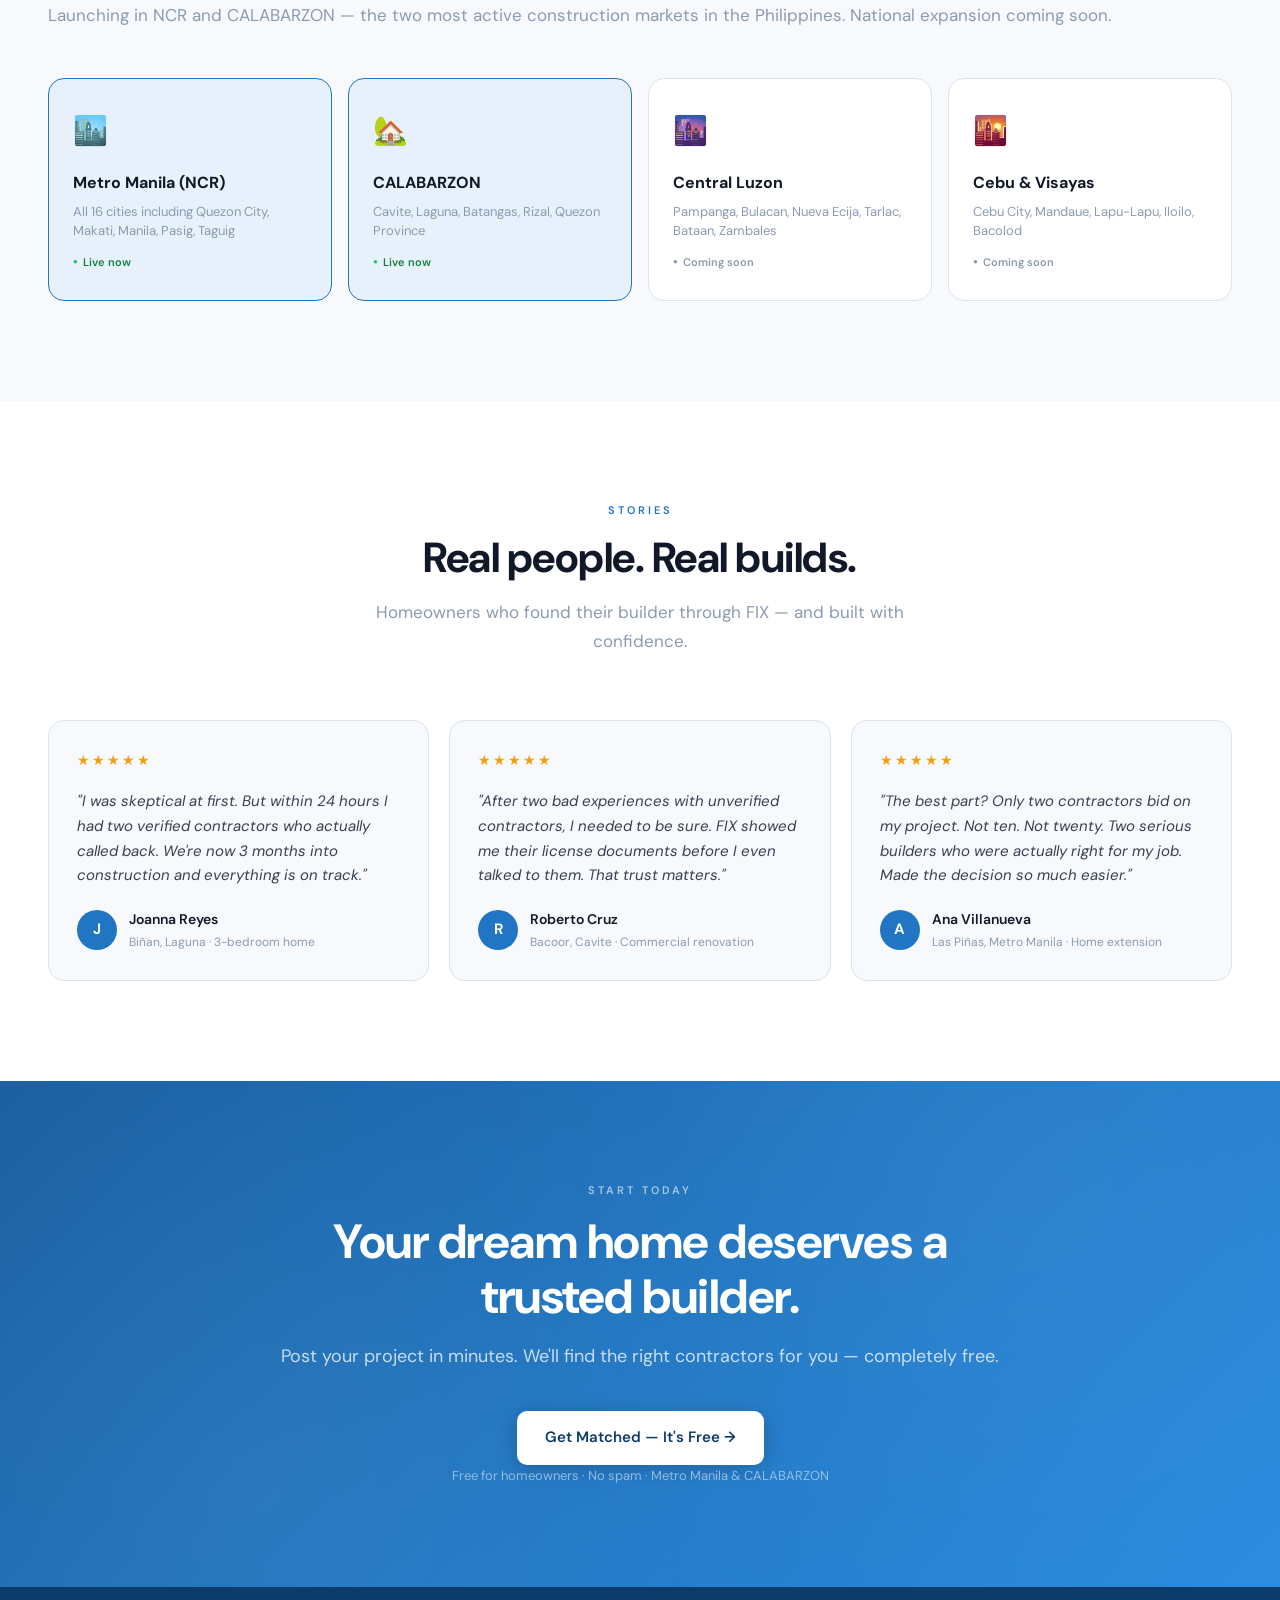
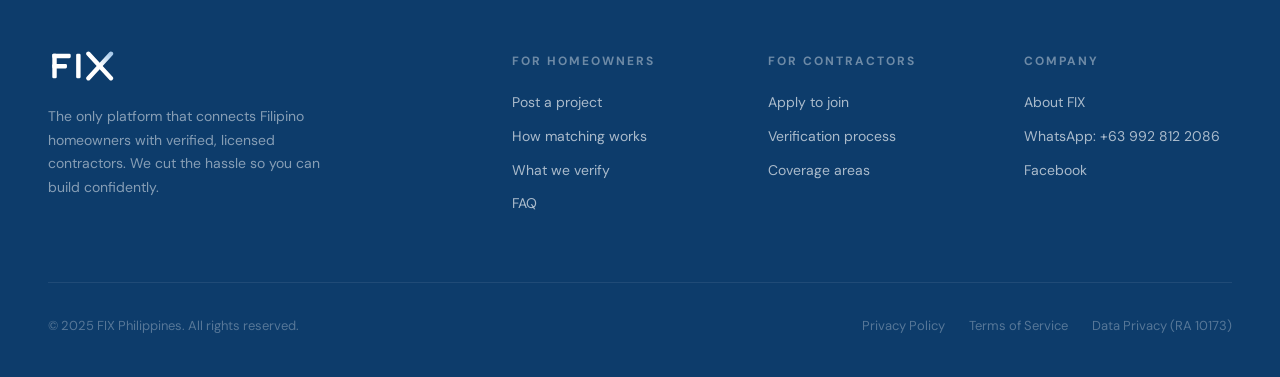
==== commit f5e821b1: "login from homepage" ====
--- a/index.html
+++ b/index.html
@@ -566,6 +566,14 @@
   .cta-form { flex-direction: column; }
   footer { padding: 48px 24px 32px; }
 }
+[hidden]{display:none!important}
+.nav-right{display:flex;align-items:center;gap:20px}
+.nav-login{background:none;border:0;font:500 14px var(--font);color:var(--g700);cursor:pointer;transition:color .2s}.nav-login:hover{color:var(--blue)}
+.login-opt{display:flex;align-items:center;gap:14px;width:100%;padding:16px 18px;margin-bottom:12px;border:2px solid var(--g200);border-radius:14px;background:#fff;text-decoration:none;color:var(--g900);cursor:pointer;font-family:var(--font);text-align:left;transition:border-color .2s,background .2s}
+.login-opt:hover{border-color:var(--blue);background:var(--blue-pale)}.login-opt-icon{font-size:26px}
+.login-opt b{display:block;font-size:16px}.login-opt small{display:block;font-size:13px;color:var(--g400);margin-top:2px}
+.login-back{background:none;border:0;font:500 13px var(--font);color:var(--g400);cursor:pointer}
+@media(max-width:600px){.nav-right{gap:12px}.nav-cta{padding:9px 14px;font-size:13px}.nav-logo-sub{display:none}}
 </style>
 </head>
 <body>
@@ -642,7 +650,7 @@
       </div>
     </div>
   </div>
-  <a href="/portal" class="nav-cta">Post Your Project →</a>
+  <div class="nav-right"><button type="button" class="nav-login" onclick="openLogin()">Log in</button><a href="/portal" class="nav-cta">Post Your Project →</a></div>
 </nav>
 
 <!-- ══════════ HERO ══════════ -->
@@ -1229,6 +1237,16 @@
   </div>
 </div>
 
+<div class="modal-overlay" id="modal-login"><div class="modal">
+<div id="lm-choose"><div class="modal-title">Log in to FIX</div><div class="modal-body" style="margin-bottom:20px">Choose how you use FIX.</div>
+<a href="/portal#login" class="login-opt"><span class="login-opt-icon">🏠</span><span><b>Individual</b><small>Homeowners and clients tracking a project</small></span></a>
+<button type="button" class="login-opt" onclick="contractorLogin()"><span class="login-opt-icon">🏗️</span><span><b>Contractor</b><small>Verified builders and partners</small></span></button>
+<button type="button" class="login-back" onclick="closeModal('modal-login')">Cancel</button></div>
+<div id="lm-contractor" hidden><div class="modal-icon">🏗️</div><div class="modal-title">Contractor portal coming soon</div>
+<div class="modal-body">Contractor accounts are not open yet. Contractors approved by FIX will be invited when the portal launches. Not on FIX yet? Apply to join the network.</div>
+<button class="modal-close" onclick="applyFromLogin()">Apply as a Contractor</button>
+<div style="margin-top:12px"><button type="button" class="login-back" onclick="openLogin()">&larr; Back</button></div></div>
+</div></div>
 <footer>
   <div class="footer-inner">
     <div class="footer-grid">
@@ -1366,6 +1384,12 @@
     }
   });
 });
+
+// Login chooser
+function openLogin(){document.getElementById('lm-choose').hidden=false;document.getElementById('lm-contractor').hidden=true;openModal('modal-login')}
+function contractorLogin(){document.getElementById('lm-choose').hidden=true;document.getElementById('lm-contractor').hidden=false}
+function applyFromLogin(){closeModal('modal-login');document.getElementById('apply').scrollIntoView({behavior:'smooth'})}
+document.addEventListener('keydown',e=>{if(e.key==='Escape')closeModal('modal-login')});
 </script>
 </body>
 </html>
